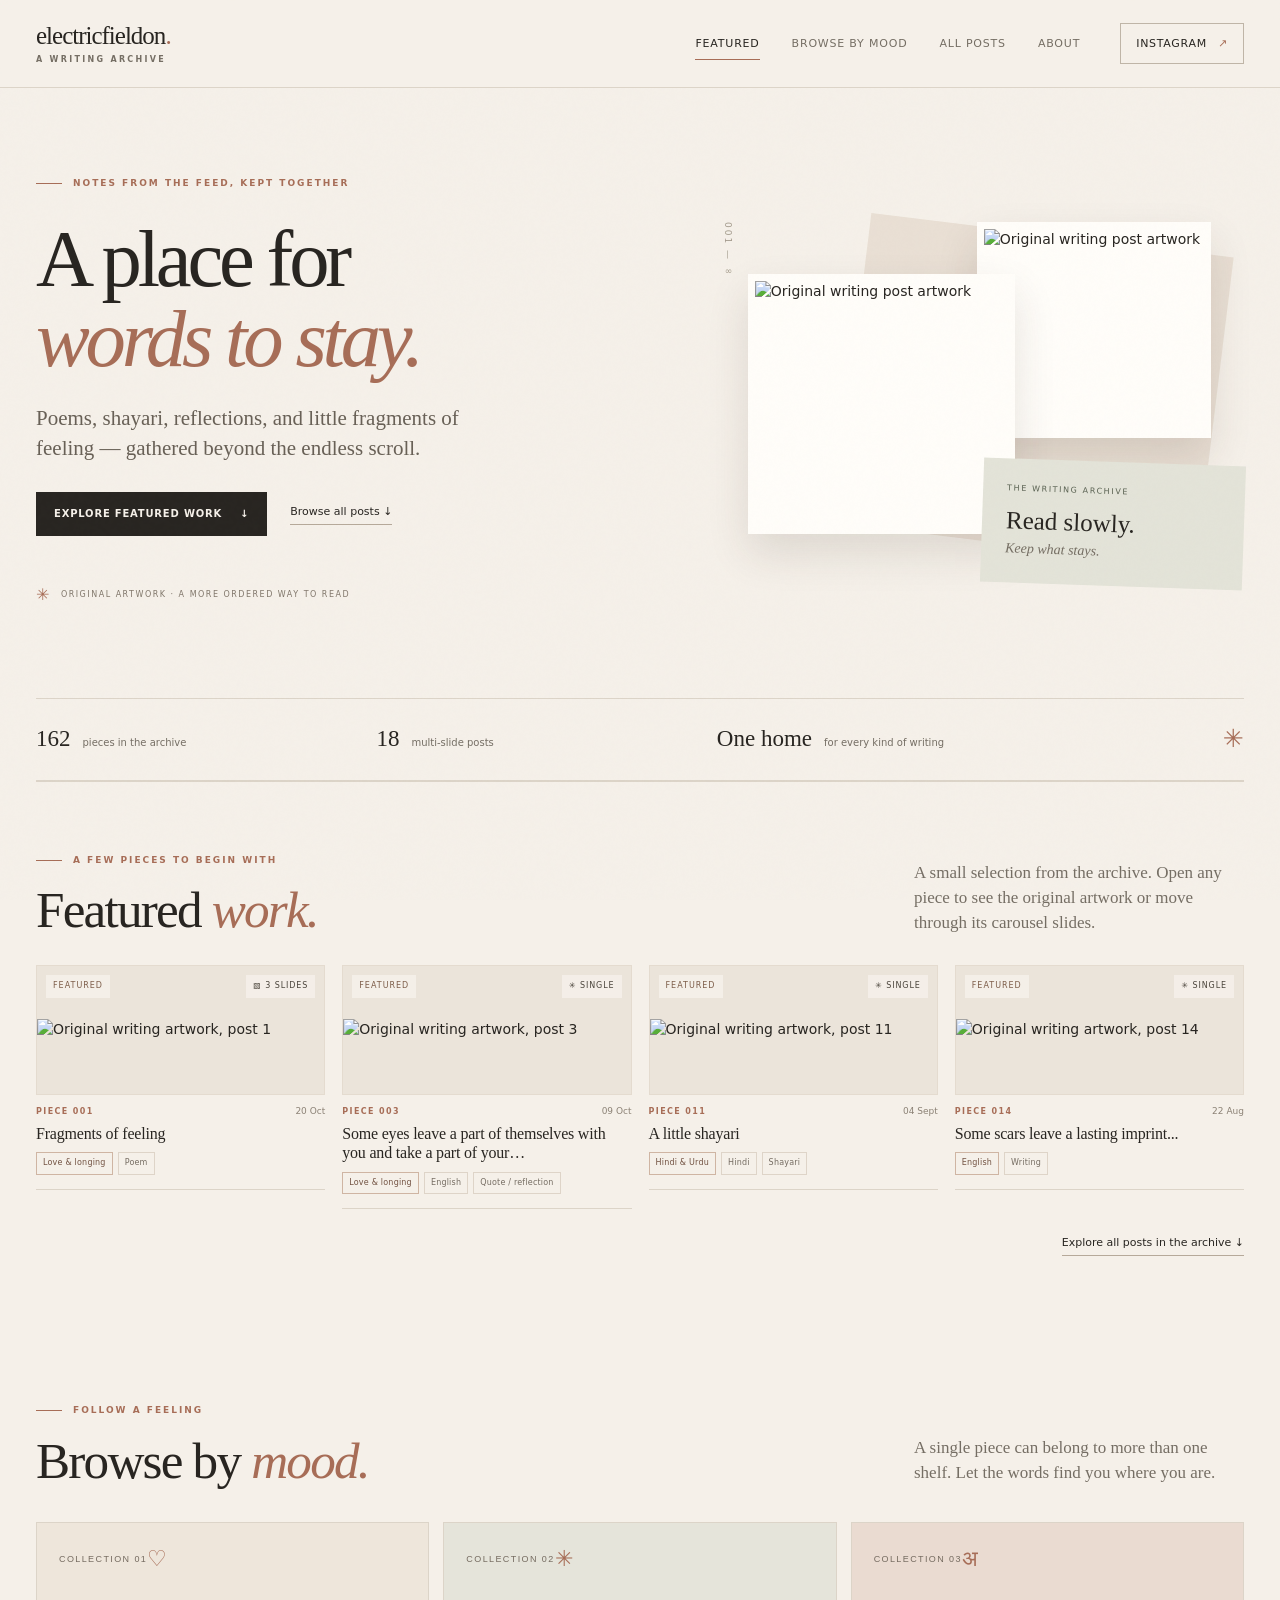
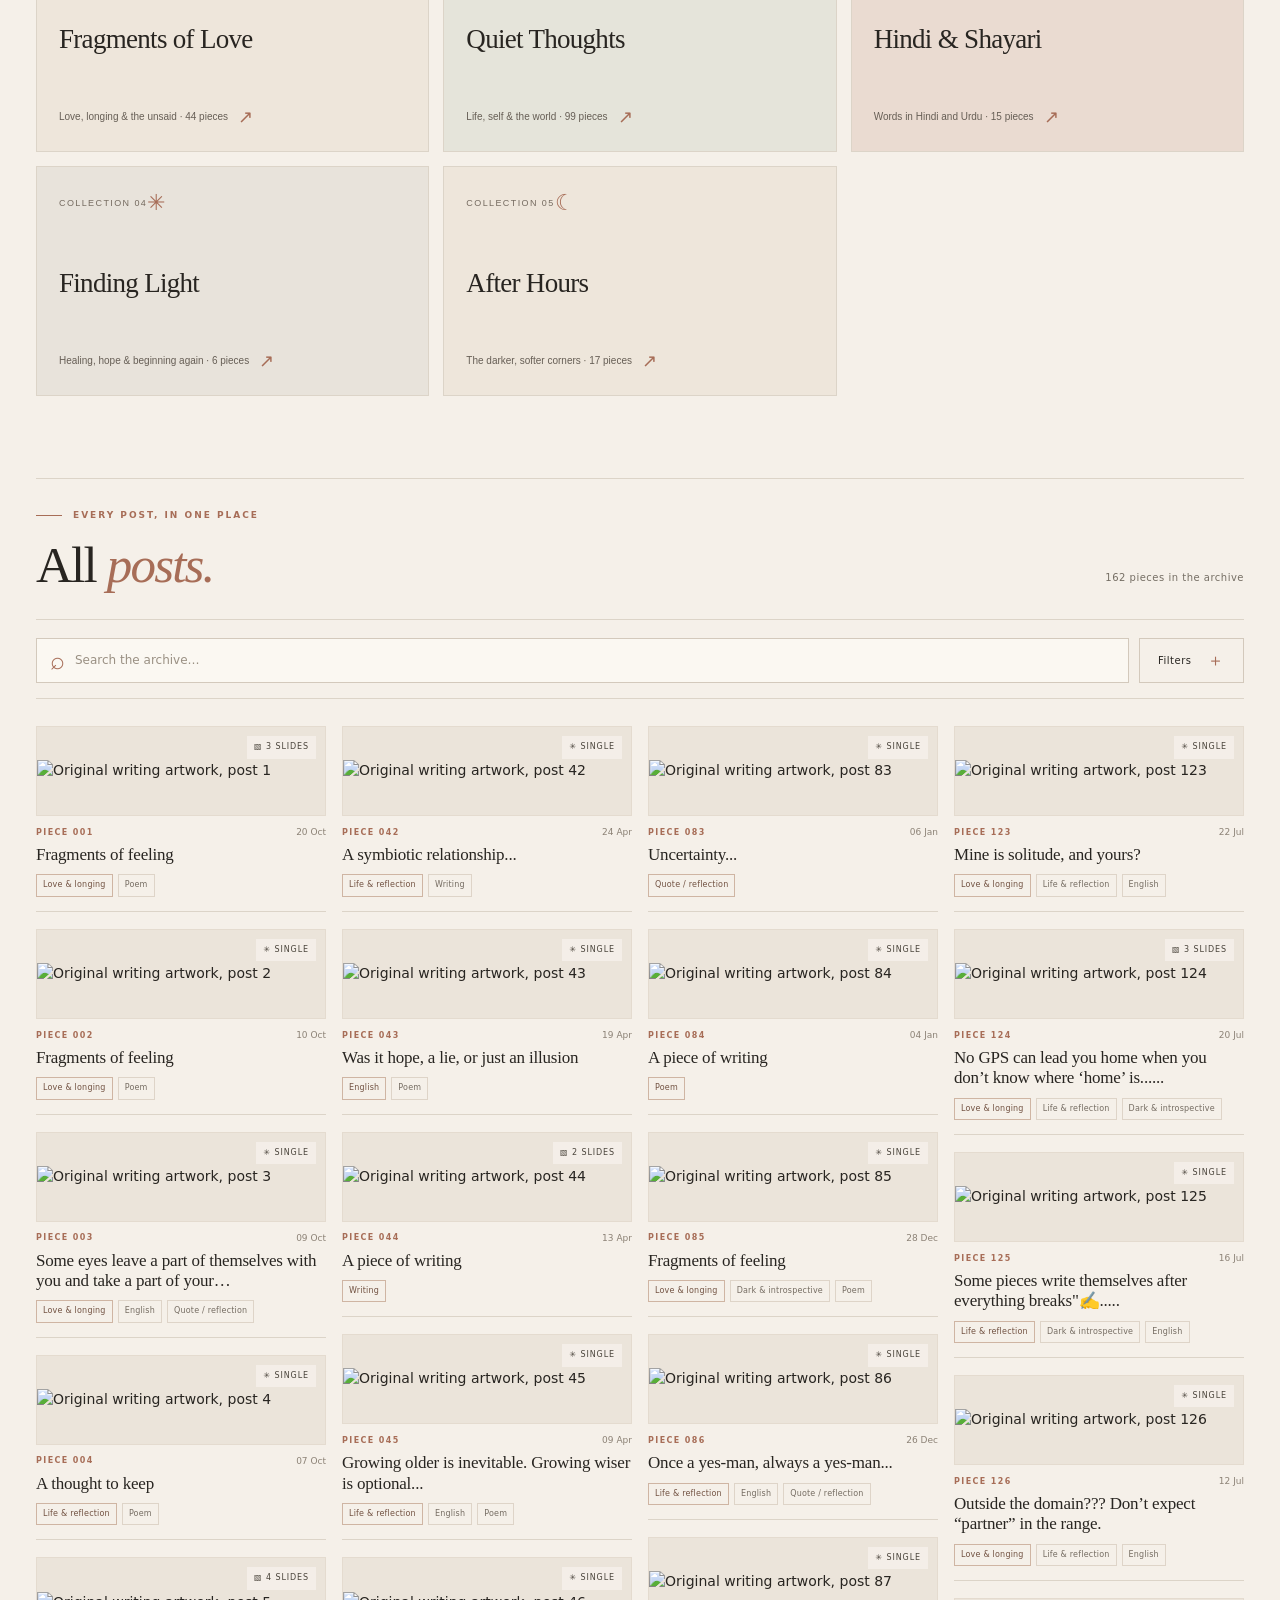
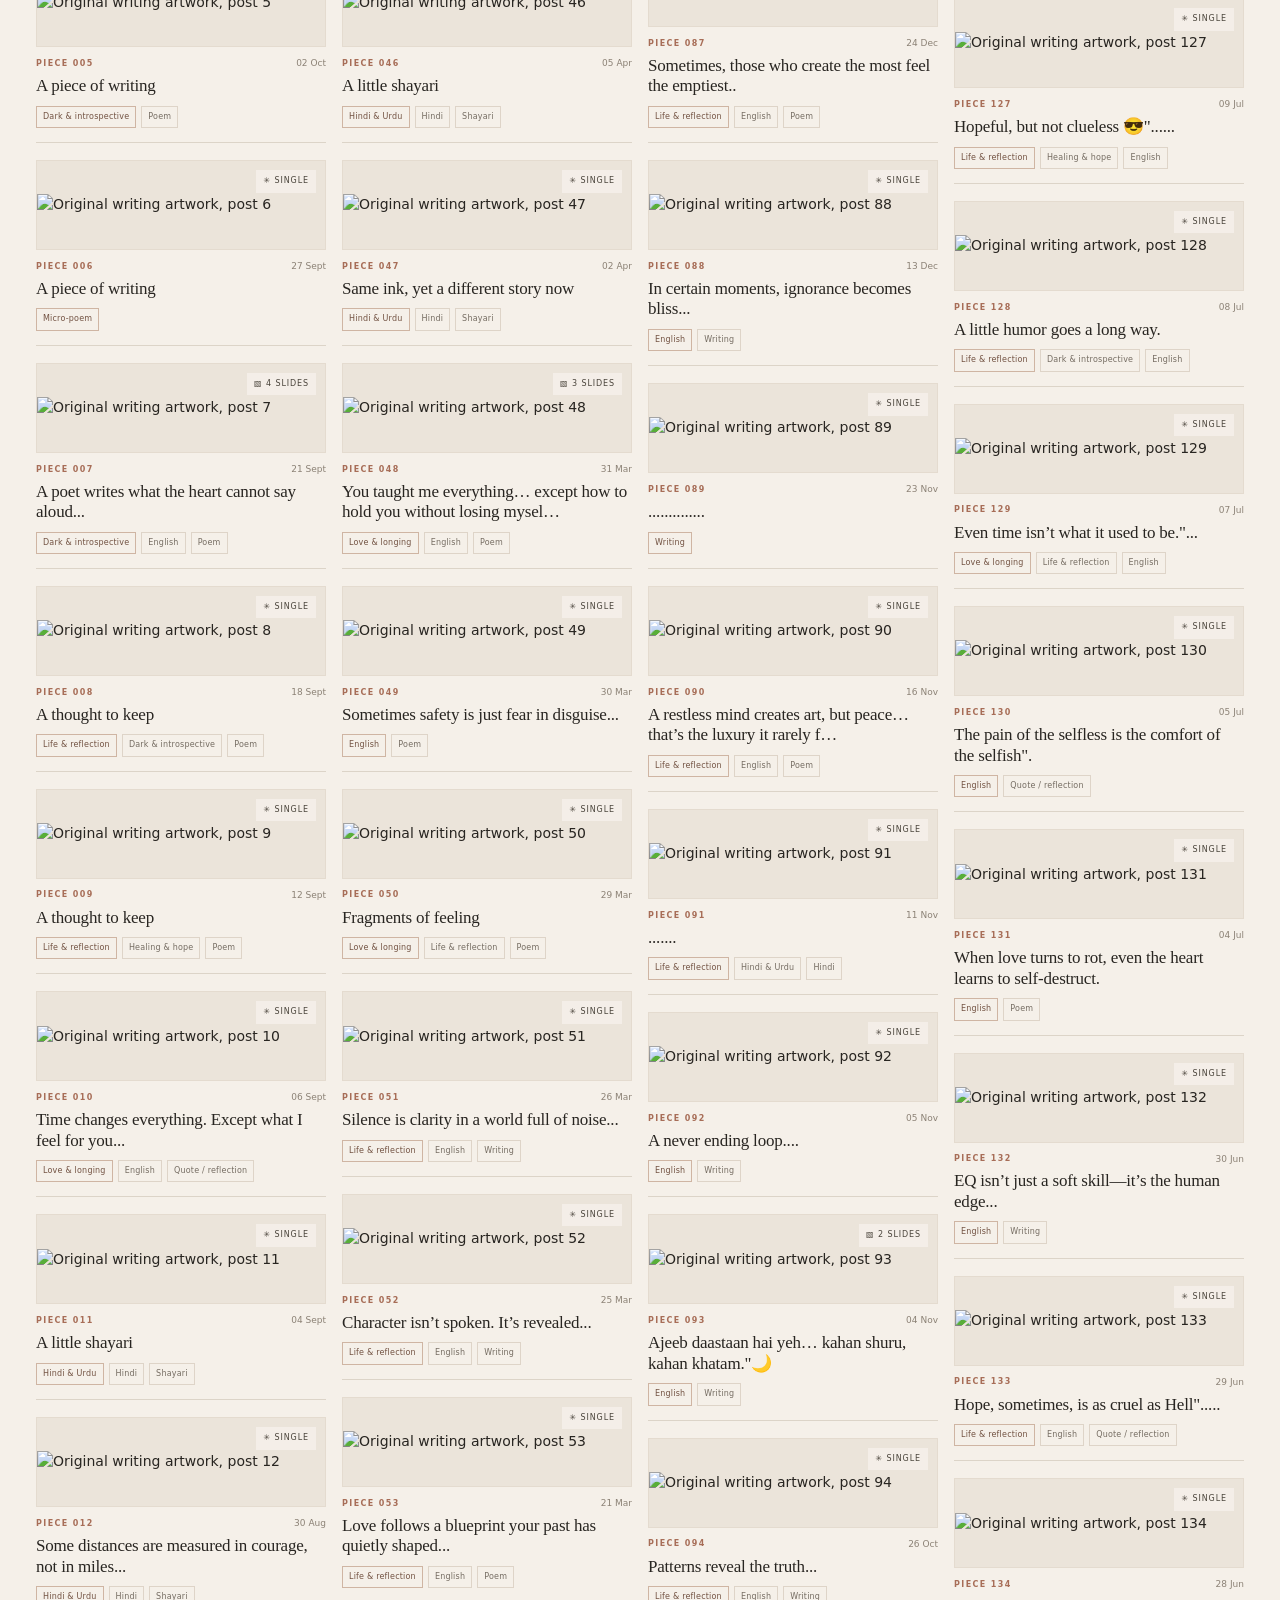
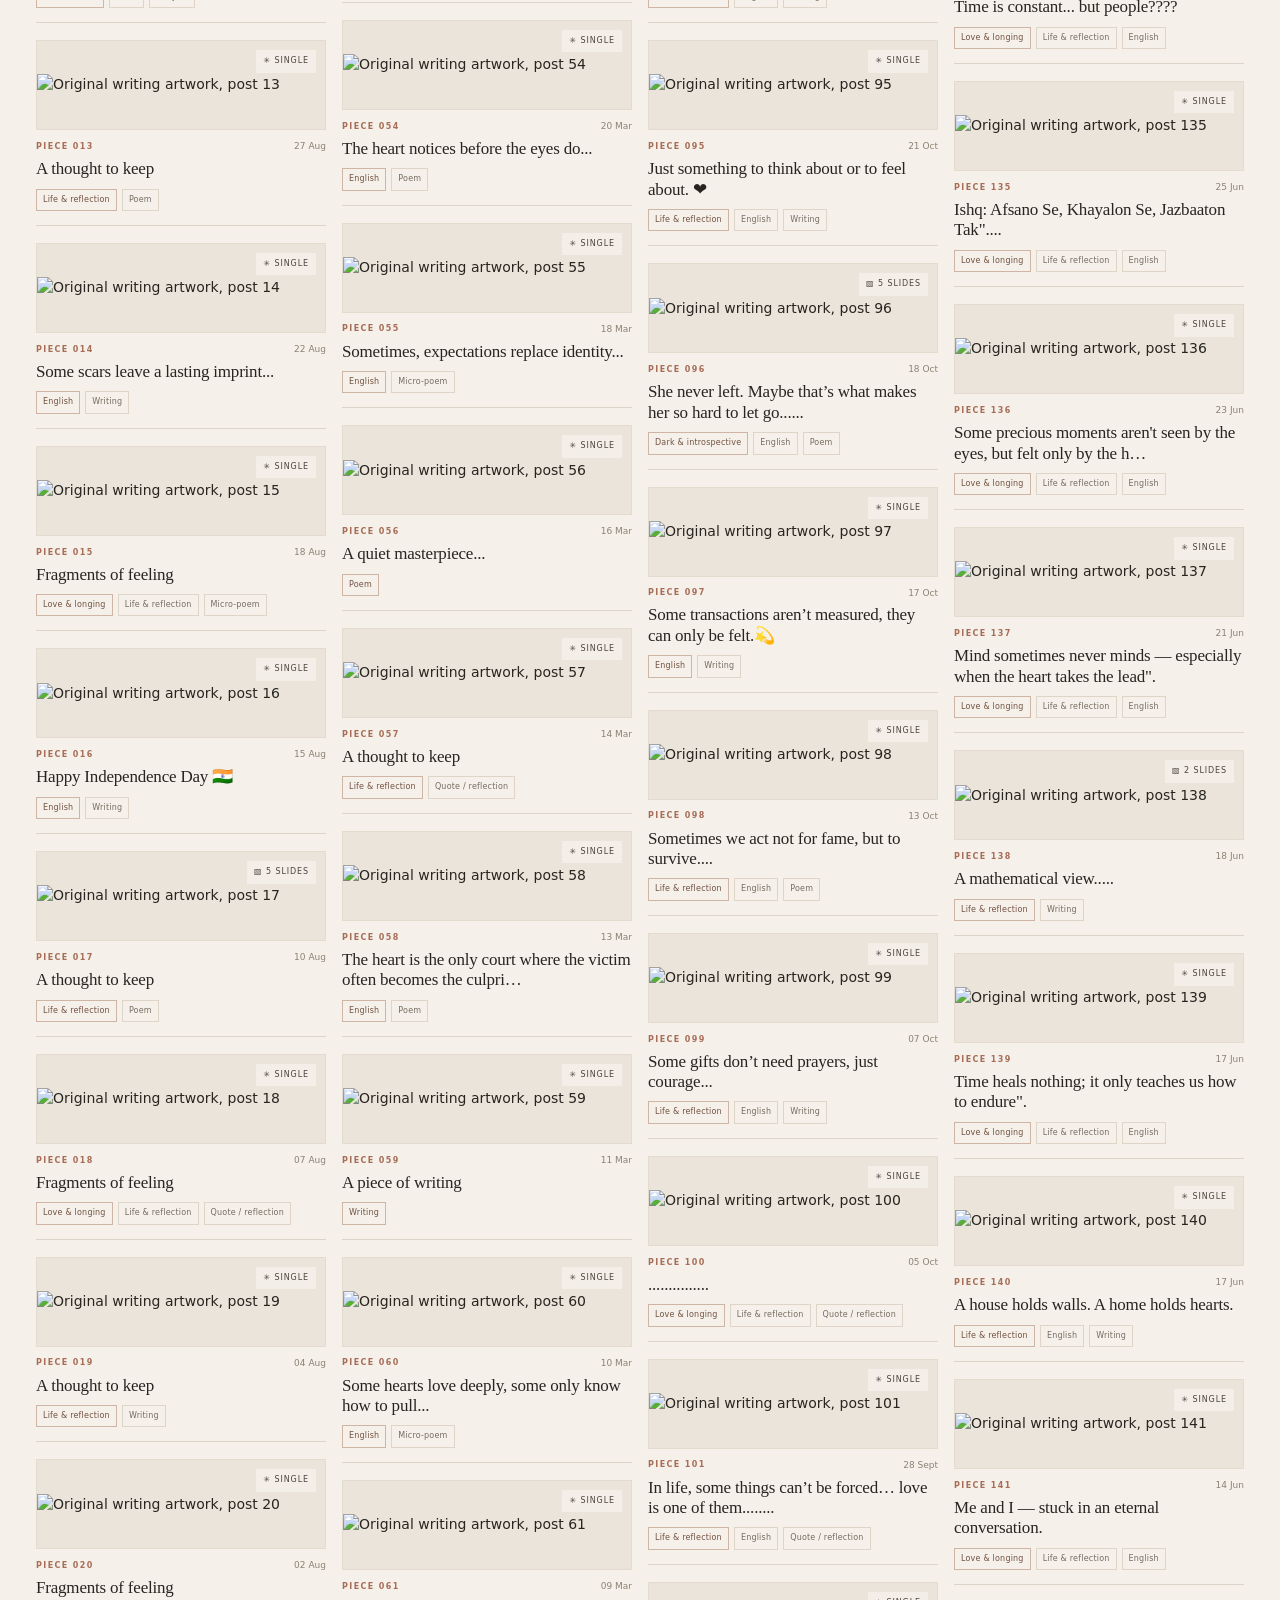
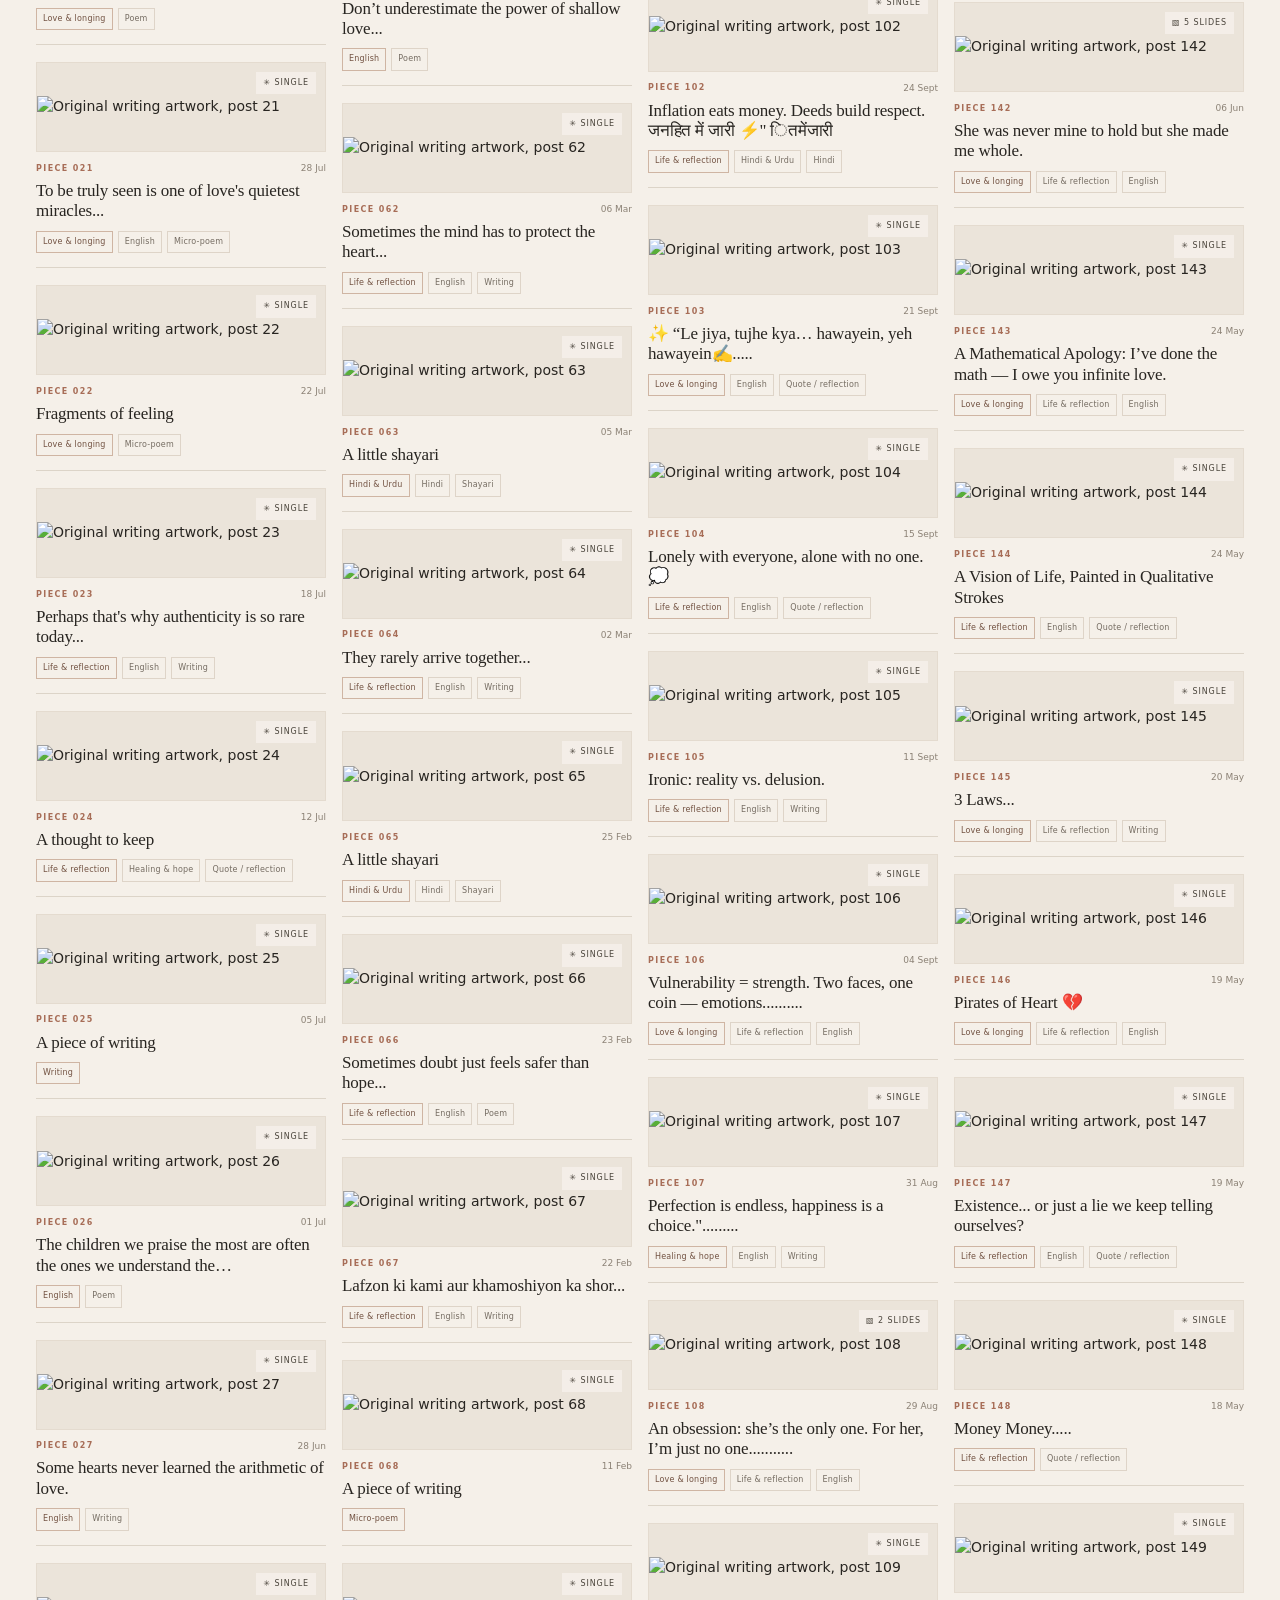
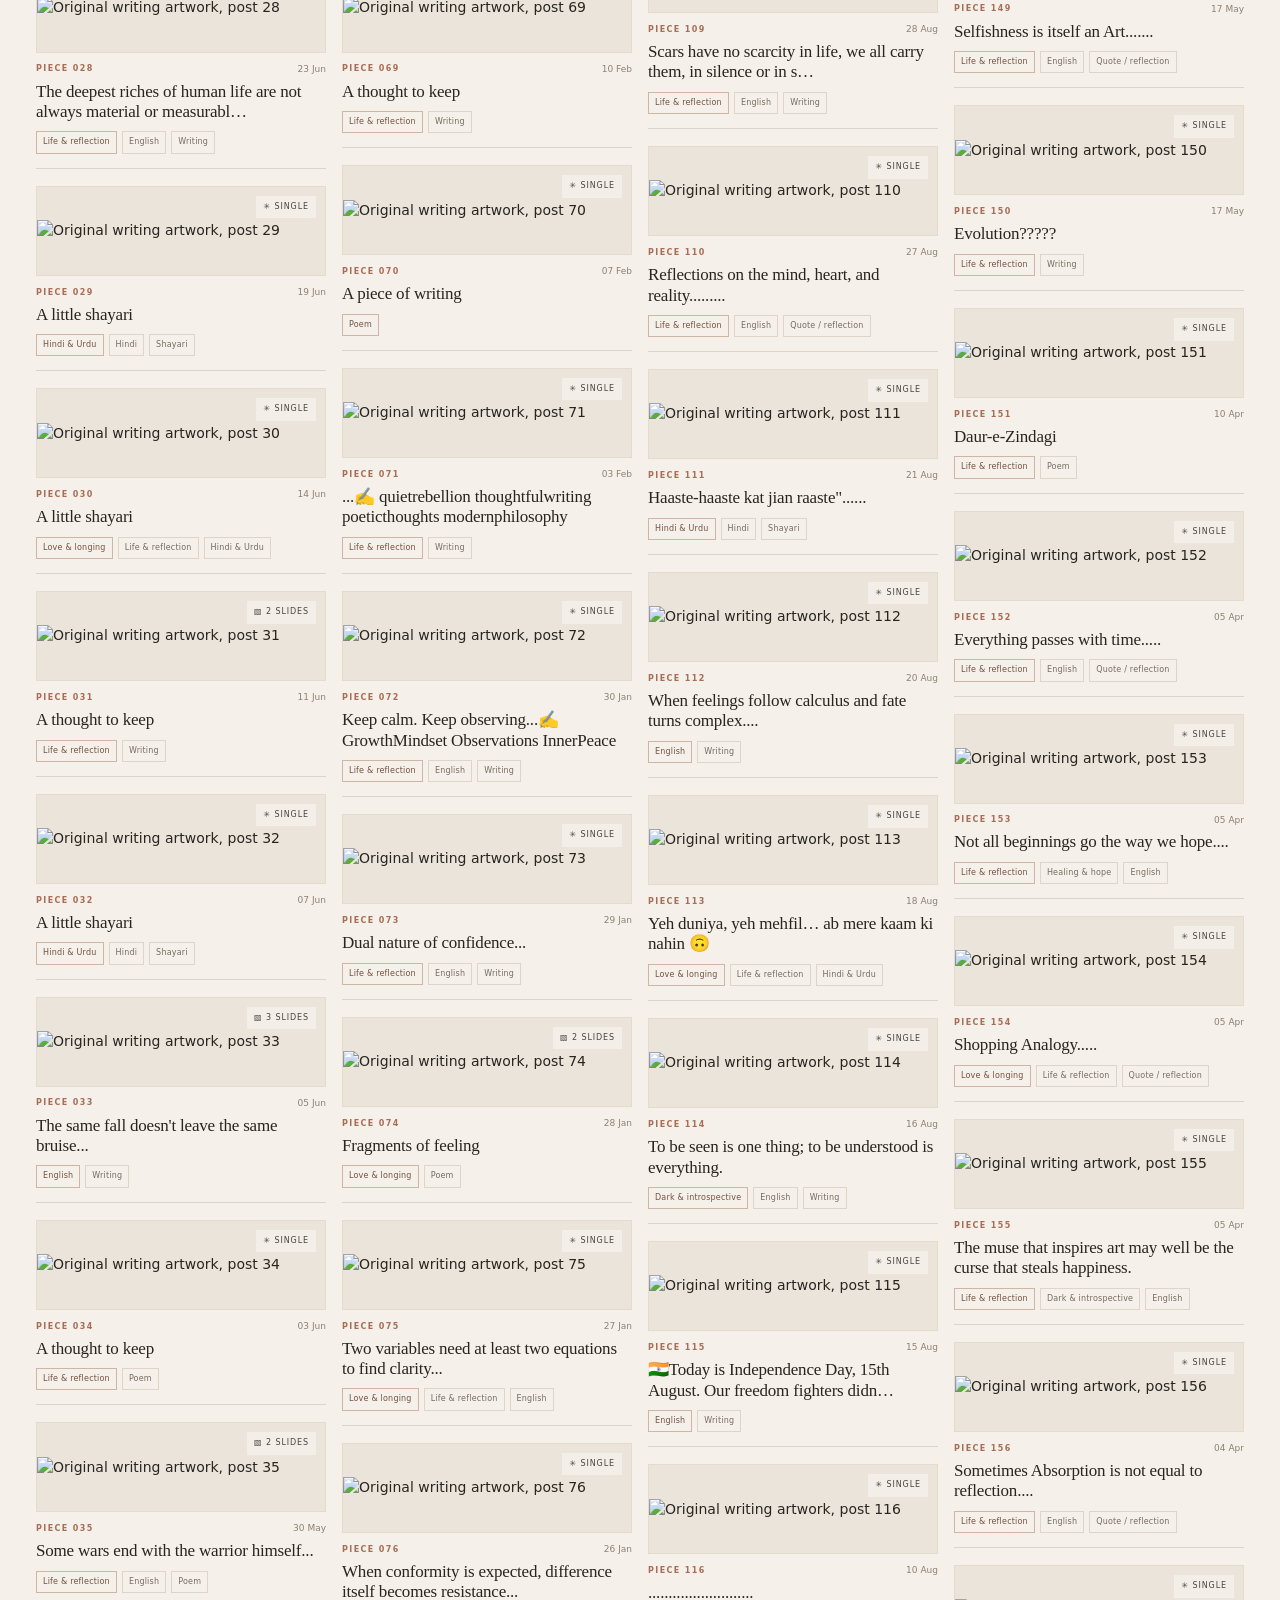
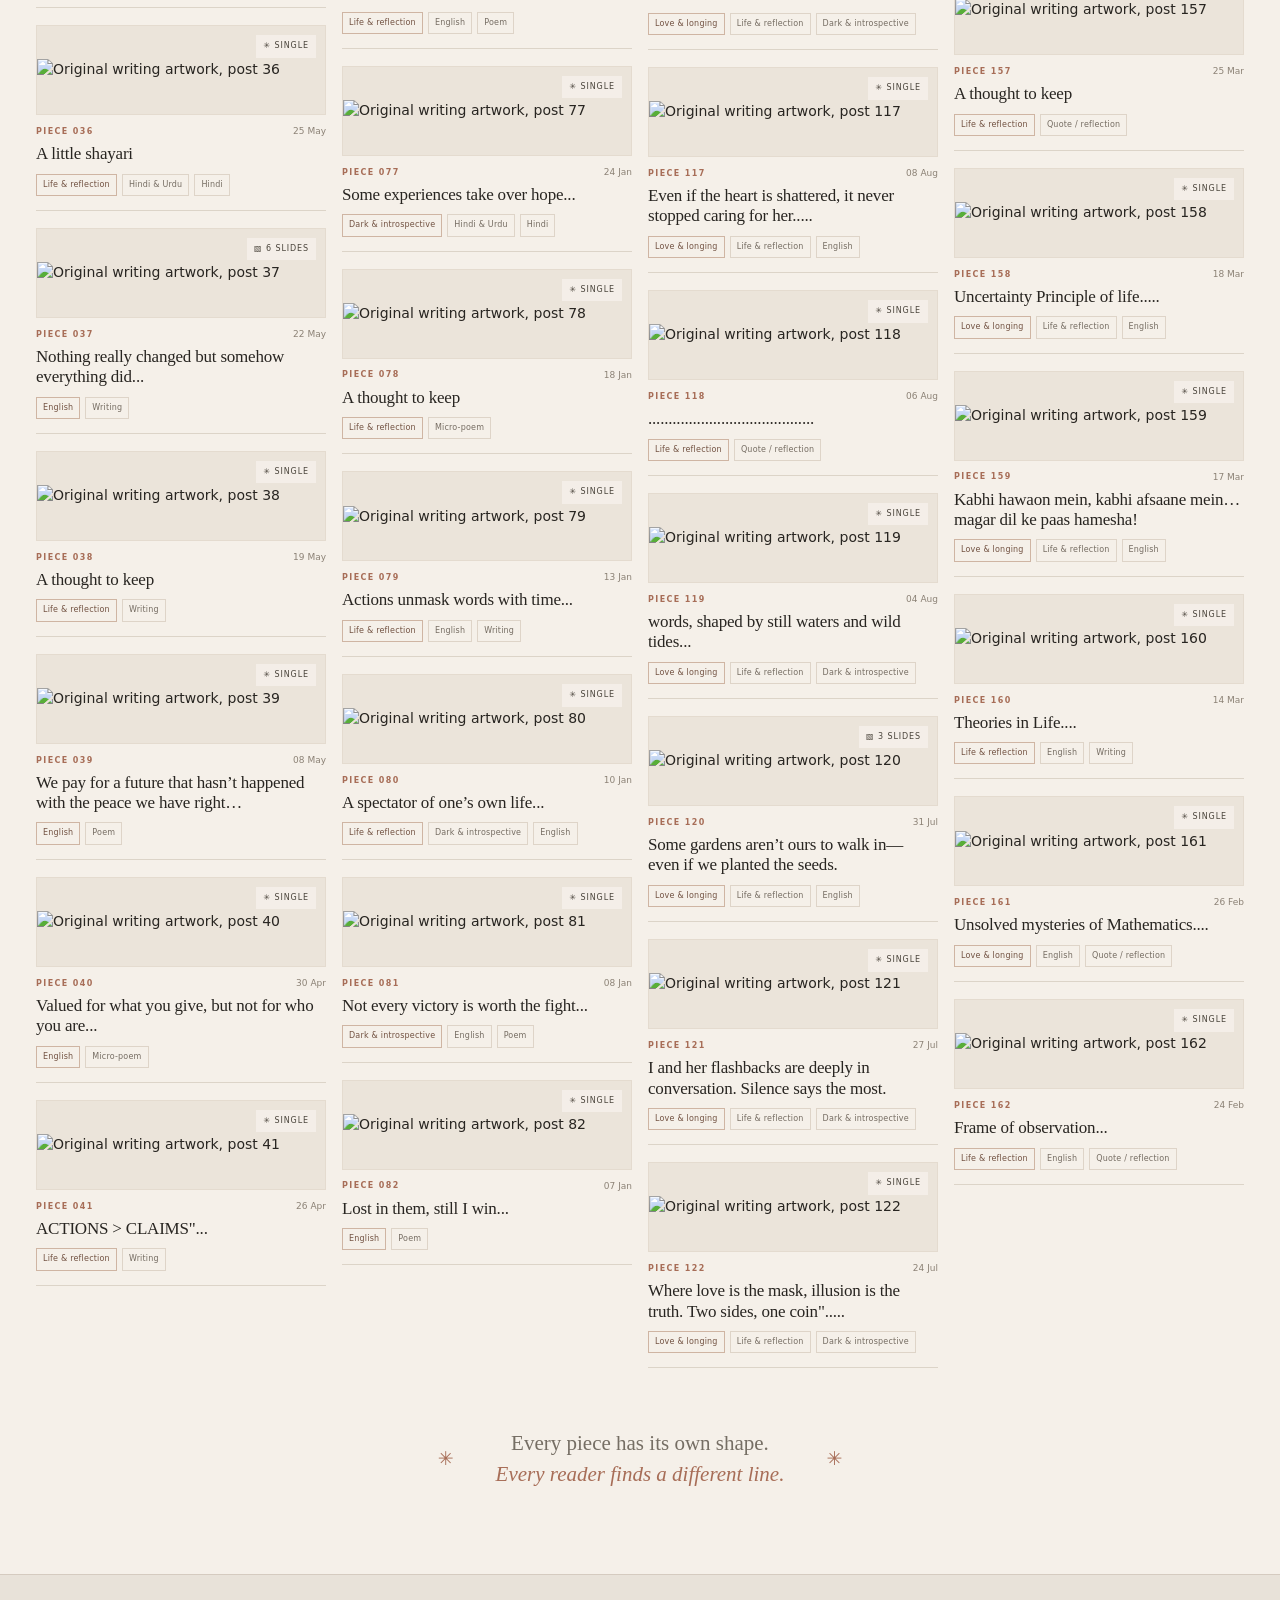
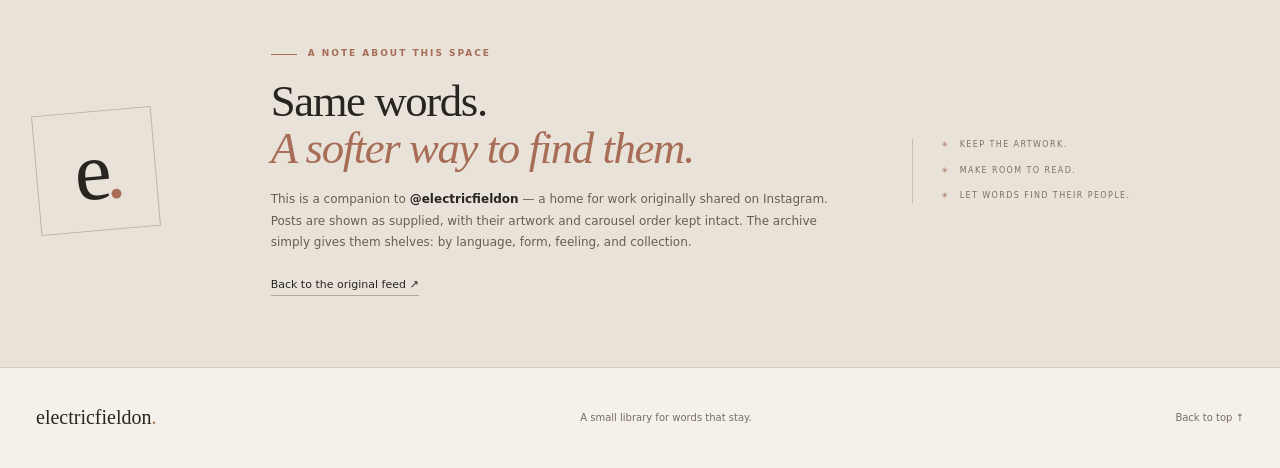
==== index.html @ 04d90f38 "Add files via upload" ====
<!doctype html>
<html lang="en">
<head>
  <meta charset="utf-8">
  <meta name="viewport" content="width=device-width, initial-scale=1">
  <meta name="theme-color" content="#f5f0e9">
  <meta name="description" content="A curated writing archive for electricfieldon — poems, shayari, reflections and fragments beyond the feed.">
  <title>electricfieldon — a writing archive</title>
  <link rel="stylesheet" href="styles.css">
  <script defer src="data.js"></script>
  <script defer src="app.js"></script>
</head>
<body>
  <div class="paper-grain" aria-hidden="true"></div>
  <header class="site-header">
    <a class="wordmark" href="#top" aria-label="electricfieldon home">electricfieldon<span>.</span><small>A WRITING ARCHIVE</small></a>
    <nav class="main-nav" aria-label="Main navigation">
      <a class="nav-link active" href="#featured">Featured</a>
      <a class="nav-link" href="#collections">Browse by mood</a>
      <a class="nav-link" href="#archive">All posts</a>
      <a class="nav-link" href="#about">About</a>
    </nav>
    <a class="instagram-link" href="https://www.instagram.com/electricfieldon/" target="_blank" rel="noreferrer">Instagram <span aria-hidden="true">↗</span></a>
    <button class="menu-toggle" type="button" aria-label="Open navigation" aria-expanded="false">☰</button>
  </header>

  <main id="top">
    <section class="hero wrap" aria-labelledby="hero-title">
      <div class="hero-copy">
        <div class="eyebrow"><span class="eyebrow-line"></span> NOTES FROM THE FEED, KEPT TOGETHER</div>
        <h1 id="hero-title">A place for<br><em>words to stay.</em></h1>
        <p class="hero-intro">Poems, shayari, reflections, and little fragments of feeling — gathered beyond the endless scroll.</p>
        <div class="hero-actions">
          <a class="button button-dark" href="#featured">Explore featured work <span aria-hidden="true">↓</span></a>
          <a class="quiet-link" href="#archive">Browse all posts ↓</a>
        </div>
        <div class="hero-footnote"><span class="tiny-star">✳</span> ORIGINAL ARTWORK · A MORE ORDERED WAY TO READ</div>
      </div>
      <div class="hero-art" aria-label="Selected writing posts">
        <div class="art-shadow"></div>
        <figure class="art-frame art-frame-back"><img id="hero-image-back" alt="Original writing post artwork"></figure>
        <figure class="art-frame art-frame-front"><img id="hero-image-front" alt="Original writing post artwork"></figure>
        <div class="art-note"><span>THE WRITING ARCHIVE</span><strong>Read slowly.</strong><i>Keep what stays.</i></div>
        <div class="art-index">001 — ∞</div>
      </div>
    </section>

    <section class="stats-strip wrap" aria-label="Archive overview">
      <div><strong id="stat-posts">—</strong><span>pieces in the archive</span></div>
      <div><strong id="stat-carousels">—</strong><span>multi-slide posts</span></div>
      <div><strong>One home</strong><span>for every kind of writing</span></div>
      <div class="stats-mark" aria-hidden="true">✳</div>
    </section>

    <section id="featured" class="featured-section wrap">
      <div class="section-heading featured-heading">
        <div><div class="eyebrow"><span class="eyebrow-line"></span> A FEW PIECES TO BEGIN WITH</div><h2>Featured <em>work.</em></h2></div>
        <p>A small selection from the archive. Open any piece to see the original artwork or move through its carousel slides.</p>
      </div>
      <div class="featured-grid" id="featured-grid" aria-label="Featured writing"></div>
      <div class="featured-more"><a class="quiet-link" href="#archive">Explore all posts in the archive ↓</a></div>
    </section>

    <section id="collections" class="collections-section wrap">
      <div class="section-heading">
        <div><div class="eyebrow"><span class="eyebrow-line"></span> FOLLOW A FEELING</div><h2>Browse by <em>mood.</em></h2></div>
        <p>A single piece can belong to more than one shelf. Let the words find you where you are.</p>
      </div>
      <div class="collection-grid" id="collection-grid"></div>
    </section>

    <section id="archive" class="archive-section wrap">
      <div class="archive-heading">
        <div><div class="eyebrow"><span class="eyebrow-line"></span> EVERY POST, IN ONE PLACE</div><h2>All <em>posts.</em></h2></div>
        <div class="archive-count" id="results-count">Loading writing…</div>
      </div>
      <div class="filter-panel">
        <div class="archive-tools">
          <label class="search-box"><span aria-hidden="true">⌕</span><input id="search" type="search" placeholder="Search the archive…" autocomplete="off"></label>
          <button id="filters-toggle" class="filter-toggle" type="button" aria-expanded="false" aria-controls="archive-filters">Filters <span aria-hidden="true">＋</span></button>
        </div>
        <div class="filter-row" id="archive-filters">
          <label class="select-label"><span>LANGUAGE</span><select id="filter-language"><option value="">All languages</option></select></label>
          <label class="select-label"><span>FORM</span><select id="filter-type"><option value="">All forms</option></select></label>
          <label class="select-label"><span>THEME</span><select id="filter-theme"><option value="">All themes</option></select></label>
          <label class="select-label"><span>FORMAT</span><select id="filter-format"><option value="">All formats</option><option value="single">Single post</option><option value="carousel">Carousel</option></select></label>
          <label class="select-label sort-label"><span>SORT</span><select id="sort"><option value="newest">Newest first</option><option value="oldest">Oldest first</option></select></label>
          <button id="clear-filters" class="clear-filters" type="button">Clear all ×</button>
        </div>
      </div>
      <div class="post-grid" id="post-grid" aria-live="polite"></div>
      <div class="empty-state" id="empty-state" hidden><span>✳</span><h3>No words found here.</h3><p>Try a different search or clear the filters.</p><button class="button button-outline" id="empty-clear" type="button">Clear filters</button></div>
      <div class="archive-bottom"><span class="archive-bottom-mark">✳</span><p>Every piece has its own shape.<br><em>Every reader finds a different line.</em></p><span class="archive-bottom-mark">✳</span></div>
    </section>

    <section id="about" class="about-section">
      <div class="about-inner wrap">
        <div class="about-symbol" aria-hidden="true">e<span>.</span></div>
        <div class="about-copy"><div class="eyebrow"><span class="eyebrow-line"></span> A NOTE ABOUT THIS SPACE</div><h2>Same words.<br><em>A softer way to find them.</em></h2><p>This is a companion to <strong>@electricfieldon</strong> — a home for work originally shared on Instagram. Posts are shown as supplied, with their artwork and carousel order kept intact. The archive simply gives them shelves: by language, form, feeling, and collection.</p><a class="quiet-link" href="https://www.instagram.com/electricfieldon/" target="_blank" rel="noreferrer">Back to the original feed ↗</a></div>
        <div class="about-side"><span>KEEP THE ARTWORK.</span><span>MAKE ROOM TO READ.</span><span>LET WORDS FIND THEIR PEOPLE.</span></div>
      </div>
    </section>
  </main>

  <footer class="site-footer wrap"><a class="footer-wordmark" href="#top">electricfieldon<span>.</span></a><span>A small library for words that stay.</span><a href="#top">Back to top ↑</a></footer>

  <div class="viewer" id="viewer" role="dialog" aria-modal="true" aria-labelledby="viewer-title" hidden>
    <button class="viewer-backdrop" data-close-viewer aria-label="Close viewer"></button>
    <div class="viewer-panel">
      <div class="viewer-top"><span class="viewer-kicker">THE ARCHIVE · <span id="viewer-number"></span></span><button class="viewer-close" type="button" data-close-viewer aria-label="Close">×</button></div>
      <div class="viewer-body">
        <div class="viewer-artwork"><button class="slide-arrow slide-prev" id="slide-prev" type="button" aria-label="Previous slide">‹</button><img id="viewer-image" alt="Original writing post slide"><button class="slide-arrow slide-next" id="slide-next" type="button" aria-label="Next slide">›</button><div class="slide-counter" id="slide-counter"></div></div>
        <aside class="viewer-details"><div class="eyebrow"><span class="eyebrow-line"></span> <span id="viewer-format">WRITING</span></div><h2 id="viewer-title">A piece of writing</h2><p class="viewer-date" id="viewer-date"></p><div class="viewer-tags" id="viewer-tags"></div><div class="viewer-caption" id="viewer-caption"></div><div class="viewer-actions"><a class="button button-dark" href="https://www.instagram.com/electricfieldon/" target="_blank" rel="noreferrer">Visit Instagram ↗</a><button class="button button-outline" id="copy-title" type="button">Copy caption</button></div><p class="viewer-note">Artwork is displayed without cropping or restyling. Use the arrows to move through carousel slides.</p></aside>
      </div>
    </div>
  </div>
  <script>
    // Small progressive enhancement: mobile nav opens without a framework.
    document.addEventListener('DOMContentLoaded', () => {
      const btn = document.querySelector('.menu-toggle');
      const nav = document.querySelector('.main-nav');
      btn?.addEventListener('click', () => {
        const open = nav.classList.toggle('is-open');
        btn.setAttribute('aria-expanded', String(open));
      });
      nav?.querySelectorAll('a').forEach(a => a.addEventListener('click', () => {
        nav.classList.remove('is-open'); btn?.setAttribute('aria-expanded','false');
        nav.querySelectorAll('a').forEach(link => link.classList.toggle('active', link === a));
      }));
    });
  </script>
</body>
</html>
---- styles.css ----
@charset "UTF-8";
:root{--paper:#f5f0e9;--paper2:#f9f6f1;--ink:#282521;--muted:#756e64;--line:#dcd4c8;--clay:#a76d57;--moss:#687563;--soft-clay:#e9ddd2;--white:#fffdf9;--serif:Georgia,"Times New Roman",serif;--sans:Inter,ui-sans-serif,system-ui,-apple-system,BlinkMacSystemFont,"Segoe UI",sans-serif;--wrap:1240px}
*{box-sizing:border-box}html{scroll-behavior:smooth;scroll-padding-top:90px}body{margin:0;background:var(--paper);color:var(--ink);font-family:var(--sans);font-size:14px;line-height:1.55;-webkit-font-smoothing:antialiased}.paper-grain{position:fixed;inset:0;pointer-events:none;opacity:.13;z-index:10;background-image:url("data:image/svg+xml,%3Csvg viewBox='0 0 180 180' xmlns='http://www.w3.org/2000/svg'%3E%3Cfilter id='n'%3E%3CfeTurbulence type='fractalNoise' baseFrequency='.92' numOctaves='3' stitchTiles='stitch'/%3E%3C/filter%3E%3Crect width='100%25' height='100%25' filter='url(%23n)' opacity='.12'/%3E%3C/svg%3E")}.wrap{width:min(var(--wrap),calc(100% - 72px));margin-inline:auto}.site-header{height:88px;padding:0 max(36px,calc((100% - var(--wrap))/2));display:flex;align-items:center;gap:40px;border-bottom:1px solid var(--line);position:relative;z-index:12;background:rgba(245,240,233,.92);backdrop-filter:blur(12px)}.wordmark{font-family:var(--serif);font-size:25px;letter-spacing:-1px;color:var(--ink);text-decoration:none;line-height:1.05;white-space:nowrap}.wordmark>span,.footer-wordmark>span{color:var(--clay)}.wordmark small{display:block;margin-top:7px;font-family:var(--sans);font-size:8px;letter-spacing:2.3px;color:var(--muted);font-weight:600}.main-nav{display:flex;gap:32px;align-items:center;margin-left:auto}.nav-link{font-size:11px;letter-spacing:.8px;text-transform:uppercase;text-decoration:none;color:var(--muted);position:relative;padding:8px 0}.nav-link:hover,.nav-link.active{color:var(--ink)}.nav-link.active:after{content:"";position:absolute;height:1px;background:var(--clay);bottom:0;left:0;right:0}.instagram-link{font-size:11px;text-transform:uppercase;letter-spacing:.7px;text-decoration:none;color:var(--ink);border:1px solid #bfb5a7;padding:11px 15px;transition:.2s}.instagram-link span{color:var(--clay);margin-left:7px}.instagram-link:hover{background:var(--ink);color:var(--paper)}.menu-toggle{display:none;border:0;background:none;font-size:20px;color:var(--ink)}
.hero{min-height:560px;display:grid;grid-template-columns:1fr .92fr;gap:70px;align-items:center;padding-top:64px;padding-bottom:70px}.hero-copy{padding:25px 0 20px}.eyebrow{display:flex;align-items:center;gap:11px;font-size:9px;font-weight:700;letter-spacing:2px;color:var(--clay);text-transform:uppercase}.eyebrow-line{display:inline-block;width:26px;height:1px;background:var(--clay)}h1,h2,h3,p,figure{margin-top:0}.hero h1{font-family:var(--serif);font-weight:400;font-size:clamp(58px,6.3vw,91px);letter-spacing:-4.2px;line-height:.99;margin:28px 0 24px}.hero h1 em,.section-heading h2 em,.archive-heading h2 em,.about-copy h2 em{font-weight:400;color:var(--clay)}.hero-intro{max-width:450px;font-family:var(--serif);font-size:21px;line-height:1.45;color:#686056;margin-bottom:29px}.hero-actions{display:flex;align-items:center;gap:23px;flex-wrap:wrap}.button{display:inline-flex;align-items:center;gap:18px;justify-content:center;border:1px solid transparent;padding:13px 17px;text-decoration:none;font-family:var(--sans);font-weight:600;font-size:10px;letter-spacing:.8px;text-transform:uppercase;cursor:pointer;transition:background .2s,color .2s,border-color .2s}.button-dark{background:var(--ink);color:var(--paper)}.button-dark:hover{background:var(--clay)}.button-outline{background:transparent;border-color:#bcb1a2;color:var(--ink)}.button-outline:hover{background:var(--soft-clay)}.quiet-link{color:var(--ink);font-size:11px;text-decoration:none;border-bottom:1px solid #b6a99a;padding-bottom:4px}.quiet-link:hover{color:var(--clay);border-color:var(--clay)}.hero-footnote{display:flex;gap:10px;align-items:center;font-size:8px;letter-spacing:1.5px;color:#81776b;margin-top:47px}.tiny-star{font-size:16px;color:var(--clay)}.hero-art{min-height:400px;position:relative;display:flex;align-items:center;justify-content:center}.art-shadow{position:absolute;width:67%;height:78%;right:5%;top:11%;background:#e9dfd4;transform:rotate(7deg)}.art-frame{position:absolute;margin:0;overflow:hidden;display:flex;justify-content:center;align-items:center;background:#fffdf9;box-shadow:0 19px 40px rgba(54,42,30,.12);border:7px solid #fffdf9}.art-frame img{display:block;width:100%;height:100%;object-fit:contain}.art-frame-back{width:43%;height:54%;right:6%;top:8%;transform:none}.art-frame-front{width:49%;height:65%;left:9%;top:21%;transform:none;z-index:2}.art-note{position:absolute;bottom:1%;right:0;z-index:3;width:48%;background:#e3e3d8;padding:24px 24px 23px;display:flex;flex-direction:column;transform:rotate(2deg)}.art-note span{font-size:8px;letter-spacing:1.6px;color:#596151}.art-note strong{font-family:var(--serif);font-weight:400;font-size:25px;line-height:1.1;margin:12px 0 3px}.art-note i{font-family:var(--serif);color:#746d62}.art-index{position:absolute;left:4%;top:8%;writing-mode:vertical-rl;font-size:9px;letter-spacing:2px;color:#a49b8d}
.stats-strip{border-top:1px solid var(--line);border-bottom:1px solid var(--line);padding:21px 0;display:grid;grid-template-columns:1.1fr 1.1fr 1.6fr 42px;align-items:center;gap:22px}.stats-strip>div:not(.stats-mark){display:flex;align-items:baseline;gap:12px}.stats-strip strong{font-family:var(--serif);font-size:23px;font-weight:400}.stats-strip span{font-size:10px;color:var(--muted)}.stats-mark{font-size:25px;text-align:right;color:var(--clay)}
.collections-section{padding-top:76px;padding-bottom:82px}.section-heading,.archive-heading{display:flex;justify-content:space-between;align-items:end;gap:35px;margin-bottom:34px}.section-heading h2,.archive-heading h2{font-family:var(--serif);font-weight:400;font-size:clamp(38px,4vw,56px);letter-spacing:-1.8px;line-height:1.05;margin:16px 0 0}.section-heading>p{font-family:var(--serif);font-size:17px;line-height:1.45;max-width:330px;color:var(--muted);margin-bottom:2px}.collection-grid{display:grid;grid-template-columns:repeat(3,1fr);gap:14px}.collection-card{position:relative;min-height:230px;border:1px solid var(--line);padding:23px 22px;display:flex;flex-direction:column;justify-content:space-between;overflow:hidden;cursor:pointer;text-align:left;background:#eee6db;color:var(--ink);transition:transform .22s,border-color .22s}.collection-card:nth-child(2){background:#e5e4da}.collection-card:nth-child(3){background:#eadbd1}.collection-card:nth-child(4){background:#e8e3db}.collection-card:hover{transform:translateY(-4px);border-color:#aa8b76}.collection-top{display:flex;justify-content:space-between;align-items:center;font-size:9px;letter-spacing:1.4px;color:#756b60}.collection-symbol{font-family:var(--serif);font-size:22px;color:var(--clay)}.collection-title{font-family:var(--serif);font-size:27px;line-height:1.06;max-width:220px;letter-spacing:-.7px;margin-top:28px}.collection-bottom{display:flex;align-items:center;justify-content:space-between;gap:10px;font-size:10px;color:#665e55;margin-top:26px}.collection-bottom .arrow{font-size:18px;color:var(--clay)}
.archive-section{padding-top:30px;padding-bottom:85px;border-top:1px solid var(--line)}.archive-heading{margin-bottom:27px}.archive-heading h2{font-size:51px}.archive-count{font-size:10px;color:var(--muted);padding-bottom:7px;letter-spacing:.5px}.filter-panel{border-top:1px solid var(--line);border-bottom:1px solid var(--line);padding:18px 0 15px;margin-bottom:27px}.search-box{display:flex;align-items:center;border:1px solid #d3c9bc;background:rgba(255,253,249,.6);min-height:45px;padding:0 13px;gap:10px}.search-box>span{font-family:var(--serif);font-size:25px;line-height:1;color:var(--clay)}.search-box input{border:0;outline:none;background:transparent;flex:1;min-width:0;font:inherit;font-size:12px;color:var(--ink);padding:12px 0}.search-box input::placeholder{color:#9a9083}.search-box kbd{font-size:9px;color:#a69b8e;border:1px solid #ddd3c7;padding:3px 5px}.filter-row{display:flex;gap:14px;align-items:end;flex-wrap:wrap;padding-top:14px}.select-label{display:flex;flex-direction:column;gap:6px;min-width:122px;flex:1}.select-label>span{font-size:8px;letter-spacing:1.4px;color:#81766a;font-weight:700}.select-label select{border:0;border-bottom:1px solid #cfc4b7;background:transparent;padding:7px 22px 8px 0;font:inherit;font-size:11px;color:var(--ink);outline-color:var(--clay);max-width:100%;cursor:pointer}.sort-label{max-width:144px;min-width:126px}.clear-filters{border:0;background:transparent;font:inherit;font-size:10px;color:var(--clay);padding:10px 0;cursor:pointer;white-space:nowrap}.quick-filters{display:flex;align-items:center;gap:7px;flex-wrap:wrap;padding-top:13px}.quick-chip{border:1px solid #d7cbbf;background:transparent;padding:7px 10px;font:inherit;font-size:10px;color:#756b60;cursor:pointer;transition:.2s}.quick-chip:hover,.quick-chip.active{background:var(--ink);border-color:var(--ink);color:var(--paper)}.post-grid{columns:4 210px;column-gap:16px}.post-card{break-inside:avoid;margin:0 0 17px;padding:0 0 14px;border-bottom:1px solid var(--line);cursor:pointer;transition:opacity .2s;position:relative}.post-card:hover .post-image-wrap{border-color:#c2a38e}.post-card:hover .post-image{transform:none}.post-image-wrap{position:relative;width:100%;background:#ebe4da;border:1px solid #e4dbcf;overflow:hidden;transition:border-color .2s;min-height:90px;display:flex;justify-content:center;align-items:center}.post-image{display:block;width:100%;height:auto;max-height:500px;object-fit:contain;transition:none}.post-format-badge{position:absolute;top:9px;right:9px;z-index:1;background:rgba(245,240,233,.94);padding:5px 7px;display:flex;gap:5px;align-items:center;font-size:8px;letter-spacing:.9px;color:#4a443b}.post-format-badge svg{width:12px;height:12px}.post-card-meta{display:flex;justify-content:space-between;gap:10px;align-items:center;margin:10px 0 5px}.post-card-num{font-size:8px;letter-spacing:1.4px;color:var(--clay);font-weight:700;text-transform:uppercase}.post-card-date{font-size:9px;color:#8b8175;white-space:nowrap}.post-card-title{font-family:var(--serif);font-size:17px;font-weight:400;line-height:1.2;margin:0 0 9px;letter-spacing:-.2px}.post-card-tags{display:flex;flex-wrap:wrap;gap:5px}.post-tag{font-size:8px;letter-spacing:.2px;padding:4px 6px;border:1px solid #ded4c8;color:#756c62}.post-tag:first-child{color:#725242;border-color:#cfb5a3}.empty-state{text-align:center;padding:70px 15px}.empty-state>span{font-size:29px;color:var(--clay)}.empty-state h3{font-family:var(--serif);font-size:31px;font-weight:400;margin:12px 0}.empty-state p{color:var(--muted);margin-bottom:20px}.archive-bottom{display:flex;align-items:center;justify-content:center;gap:42px;text-align:center;padding:60px 0 0;color:var(--muted)}.archive-bottom p{font-family:var(--serif);font-size:21px;line-height:1.45;margin:0}.archive-bottom p em{color:var(--clay)}.archive-bottom-mark{font-size:19px;color:var(--clay)}
.about-section{background:#e8e2d9;border-block:1px solid #d5cbc0;padding:72px 0}.about-inner{display:grid;grid-template-columns:.5fr 1.6fr .9fr;gap:50px;align-items:center}.about-symbol{width:120px;height:120px;border:1px solid #c0b4a5;display:flex;align-items:center;justify-content:center;font-family:var(--serif);font-size:83px;letter-spacing:-7px;color:var(--ink);transform:rotate(-5deg)}.about-symbol span{color:var(--clay)}.about-copy h2{font-family:var(--serif);font-weight:400;font-size:clamp(32px,3.5vw,47px);letter-spacing:-1.4px;line-height:1.05;margin:17px 0}.about-copy p{max-width:570px;color:#665f56;line-height:1.8;font-size:12px;margin:0 0 19px}.about-copy p strong{color:var(--ink)}.about-side{display:flex;flex-direction:column;gap:13px;border-left:1px solid #c9beb1;padding-left:29px;font-size:8px;letter-spacing:1.4px;color:#7d7164}.about-side span:before{content:"✳";color:var(--clay);margin-right:10px}.site-footer{min-height:100px;display:flex;align-items:center;justify-content:space-between;gap:20px}.footer-wordmark{font-family:var(--serif);font-size:20px;text-decoration:none;color:var(--ink)}.site-footer>span,.site-footer>a:last-child{font-size:10px;color:var(--muted);text-decoration:none}.site-footer>a:last-child:hover{color:var(--clay)}
.viewer[hidden]{display:none}.viewer{position:fixed;z-index:50;inset:0;display:flex;align-items:center;justify-content:center;padding:24px}.viewer-backdrop{position:absolute;inset:0;width:100%;height:100%;border:0;background:rgba(31,29,26,.75);backdrop-filter:blur(5px);cursor:pointer}.viewer-panel{position:relative;z-index:1;width:min(1100px,100%);max-height:calc(100vh - 48px);background:var(--paper2);box-shadow:0 25px 80px rgba(0,0,0,.22);overflow:auto}.viewer-top{height:54px;border-bottom:1px solid var(--line);display:flex;justify-content:space-between;align-items:center;padding:0 24px}.viewer-kicker{font-size:9px;font-weight:700;letter-spacing:1.7px;color:var(--clay)}.viewer-close{border:0;background:transparent;font-size:28px;font-weight:200;color:var(--ink);cursor:pointer}.viewer-body{display:grid;grid-template-columns:minmax(0,1.2fr) minmax(270px,.8fr);min-height:500px}.viewer-artwork{background:#e6ded3;position:relative;display:flex;align-items:center;justify-content:center;min-height:500px;padding:28px}.viewer-artwork img{display:block;max-width:100%;max-height:calc(100vh - 165px);width:auto;height:auto;object-fit:contain;box-shadow:0 8px 32px rgba(36,31,26,.1)}.slide-arrow{position:absolute;top:50%;transform:translateY(-50%);z-index:2;width:35px;height:45px;border:1px solid rgba(70,60,50,.22);background:rgba(249,246,241,.9);font:30px var(--serif);color:var(--ink);cursor:pointer}.slide-prev{left:12px}.slide-next{right:12px}.slide-arrow:disabled{opacity:.28;cursor:default}.slide-counter{position:absolute;bottom:14px;left:50%;transform:translateX(-50%);padding:5px 9px;background:rgba(249,246,241,.92);font-size:9px;letter-spacing:1px;color:#5d554c}.viewer-details{padding:35px 32px;display:flex;flex-direction:column;align-items:flex-start}.viewer-details .eyebrow{font-size:8px}.viewer-details h2{font-family:var(--serif);font-size:33px;line-height:1.1;font-weight:400;letter-spacing:-.7px;margin:20px 0 7px}.viewer-date{color:#8b8176;font-size:10px;margin-bottom:22px}.viewer-tags{display:flex;flex-wrap:wrap;gap:6px;margin-bottom:22px}.viewer-caption{white-space:pre-line;overflow-wrap:anywhere;font-family:var(--serif);font-size:16px;line-height:1.65;color:#514b43;max-width:100%;margin-bottom:24px}.viewer-actions{display:flex;flex-wrap:wrap;gap:10px;margin-top:auto;padding-top:15px}.viewer-note{font-size:9px;line-height:1.55;color:#8a8177;border-top:1px solid var(--line);padding-top:15px;margin:25px 0 0}.body-no-scroll{overflow:hidden}
@media(max-width:980px){.wrap{width:calc(100% - 44px)}.site-header{padding-inline:22px;gap:22px}.hero{gap:25px;min-height:500px}.hero h1{font-size:67px}.hero-art{min-height:350px}.art-note{padding:17px}.art-note strong{font-size:21px}.collection-grid{grid-template-columns:repeat(2,1fr)}.collection-card{min-height:190px}.post-grid{columns:3 190px}.about-inner{grid-template-columns:.35fr 1.6fr;gap:32px}.about-side{grid-column:2;border-left:none;border-top:1px solid #c9beb1;padding:17px 0 0;flex-direction:row;flex-wrap:wrap;gap:15px}.viewer-body{grid-template-columns:1.1fr .9fr}.viewer-artwork{min-height:430px}.viewer-details{padding:26px 23px}}
@media(max-width:700px){html{scroll-padding-top:68px}.wrap{width:calc(100% - 36px)}.site-header{height:72px;padding-inline:18px;gap:14px}.wordmark{font-size:22px}.wordmark small{font-size:7px;letter-spacing:1.8px}.main-nav{display:none;position:absolute;top:71px;left:0;right:0;background:var(--paper2);border-bottom:1px solid var(--line);padding:18px;flex-direction:column;align-items:stretch;gap:14px}.main-nav.is-open{display:flex}.nav-link{padding:5px 0}.nav-link.active:after{right:auto;width:40px}.instagram-link{margin-left:auto;padding:9px 10px;font-size:9px}.menu-toggle{display:block}.hero{grid-template-columns:1fr;gap:18px;padding-top:49px;padding-bottom:43px;min-height:0}.hero-copy{padding:0}.hero h1{font-size:clamp(58px,14vw,80px);letter-spacing:-3px;margin:23px 0 18px}.hero-intro{font-size:18px;max-width:400px}.hero-footnote{margin-top:30px;font-size:7px;letter-spacing:1.2px}.hero-art{min-height:340px;margin-top:6px}.art-frame-back{width:39%;height:52%;right:9%;top:5%}.art-frame-front{width:47%;height:65%;left:15%;top:15%}.art-note{right:4%;bottom:0;width:44%;padding:15px}.art-note strong{font-size:21px}.art-note span{font-size:7px;letter-spacing:1px}.art-note i{font-size:12px}.art-index{left:4%;top:4%}.stats-strip{width:calc(100% - 36px);grid-template-columns:1fr 1fr;gap:18px 12px;padding:18px 0}.stats-strip>div:not(.stats-mark){gap:8px;align-items:baseline}.stats-strip strong{font-size:21px}.stats-strip span{font-size:9px}.stats-mark{display:none}.collections-section{padding-top:65px;padding-bottom:65px}.section-heading,.archive-heading{align-items:start;flex-direction:column;gap:14px;margin-bottom:25px}.section-heading h2,.archive-heading h2{font-size:43px}.section-heading>p{font-size:16px;max-width:380px}.collection-grid{grid-template-columns:1fr 1fr;gap:9px}.collection-card{padding:16px;min-height:165px}.collection-title{font-size:22px;margin-top:20px}.collection-bottom{font-size:9px;margin-top:18px}.archive-section{padding-top:0;padding-bottom:55px}.archive-heading{gap:7px}.archive-heading h2{font-size:43px}.archive-count{padding-bottom:0}.filter-row{gap:12px}.select-label{flex:1 1 calc(50% - 10px);min-width:0}.sort-label{max-width:none}.clear-filters{margin-left:auto}.post-grid{columns:2 140px;column-gap:10px}.post-card{margin-bottom:13px;padding-bottom:11px}.post-image{max-height:390px}.post-card-title{font-size:15px}.post-card-date{font-size:8px}.post-tag{font-size:7px;padding:3px 5px}.archive-bottom{gap:15px;padding-top:45px}.archive-bottom p{font-size:18px}.about-section{padding:49px 0}.about-inner{grid-template-columns:1fr;gap:24px}.about-symbol{width:72px;height:72px;font-size:50px;letter-spacing:-4px}.about-copy h2{font-size:37px}.about-side{grid-column:auto;flex-direction:column;padding-top:18px;gap:11px}.site-footer{min-height:90px;flex-wrap:wrap;gap:9px;padding-block:18px}.footer-wordmark{flex-basis:48%}.site-footer>span{flex-basis:48%;text-align:right}.site-footer>a:last-child{flex-basis:100%;border-top:1px solid var(--line);padding-top:13px}.viewer{padding:0;align-items:stretch}.viewer-panel{max-height:100vh;width:100%;height:100%;overflow:auto}.viewer-top{height:50px;padding:0 17px}.viewer-body{grid-template-columns:1fr;min-height:0}.viewer-artwork{min-height:0;height:min(52vh,520px);padding:16px}.viewer-artwork img{max-height:calc(52vh - 48px);max-width:100%}.viewer-details{padding:25px 22px;min-height:320px}.viewer-details h2{font-size:30px;margin:14px 0 6px}.viewer-caption{font-size:15px}.viewer-actions{margin-top:0}.viewer-note{margin-top:19px}}
@media(max-width:380px){.instagram-link{display:none}.post-grid{columns:2 125px}.collection-title{font-size:20px}.collection-card{padding:13px}.hero h1{font-size:56px}}
@media(prefers-reduced-motion:reduce){*,*::before,*::after{scroll-behavior:auto!important;transition:none!important}}


/* Featured-first home flow */
.featured-section{padding-top:72px;padding-bottom:72px;border-top:1px solid var(--line)}
.featured-heading{margin-bottom:28px}
.featured-grid{display:grid;grid-template-columns:repeat(4,minmax(0,1fr));gap:17px;align-items:start}
.featured-grid .post-card{margin:0;min-width:0}
.featured-grid .post-image-wrap{min-height:130px}
.featured-grid .post-image{max-height:370px}
.featured-grid .post-card-title{font-size:16px}
.featured-stamp{position:absolute;left:9px;top:9px;z-index:1;background:rgba(245,240,233,.95);padding:5px 7px;font-size:8px;letter-spacing:1px;color:#7d5d49}
.featured-more{display:flex;justify-content:flex-end;margin-top:25px}
#archive,#featured,#collections,#about{scroll-margin-top:88px}
@media(max-width:980px){.featured-grid{grid-template-columns:repeat(2,minmax(0,1fr));gap:20px}.featured-grid .post-image{max-height:440px}}
@media(max-width:700px){.featured-section{padding-top:57px;padding-bottom:55px}.featured-grid{grid-template-columns:repeat(2,minmax(0,1fr));gap:12px}.featured-grid .post-card-title{font-size:14px}.featured-grid .post-image{max-height:360px}.featured-stamp{font-size:7px;left:6px;top:6px}.featured-more{justify-content:flex-start;margin-top:22px}}


/* Simpler discovery: one search field, with detailed filters tucked away on demand. */
.archive-tools{display:grid;grid-template-columns:minmax(0,1fr) auto;gap:10px;align-items:stretch}
.filter-toggle{display:inline-flex;align-items:center;justify-content:center;gap:16px;min-width:105px;padding:0 15px;border:1px solid #d3c9bc;background:transparent;color:var(--ink);font:inherit;font-size:10px;letter-spacing:.5px;cursor:pointer;transition:background .2s,border-color .2s}
.filter-toggle:hover,.filter-panel.is-open .filter-toggle{background:var(--ink);color:var(--paper);border-color:var(--ink)}
.filter-toggle span{font-size:17px;line-height:1;color:var(--clay)}
.filter-panel.is-open .filter-toggle span{color:inherit}
.filter-panel .filter-row{display:none}
.filter-panel.is-open .filter-row{display:flex}
.filter-row{padding-bottom:3px}
@media(max-width:700px){.archive-tools{grid-template-columns:minmax(0,1fr) auto;gap:7px}.filter-toggle{min-width:88px;padding:0 10px;gap:8px}.collections-section{padding-top:58px;padding-bottom:60px}.archive-section{padding-top:25px}}
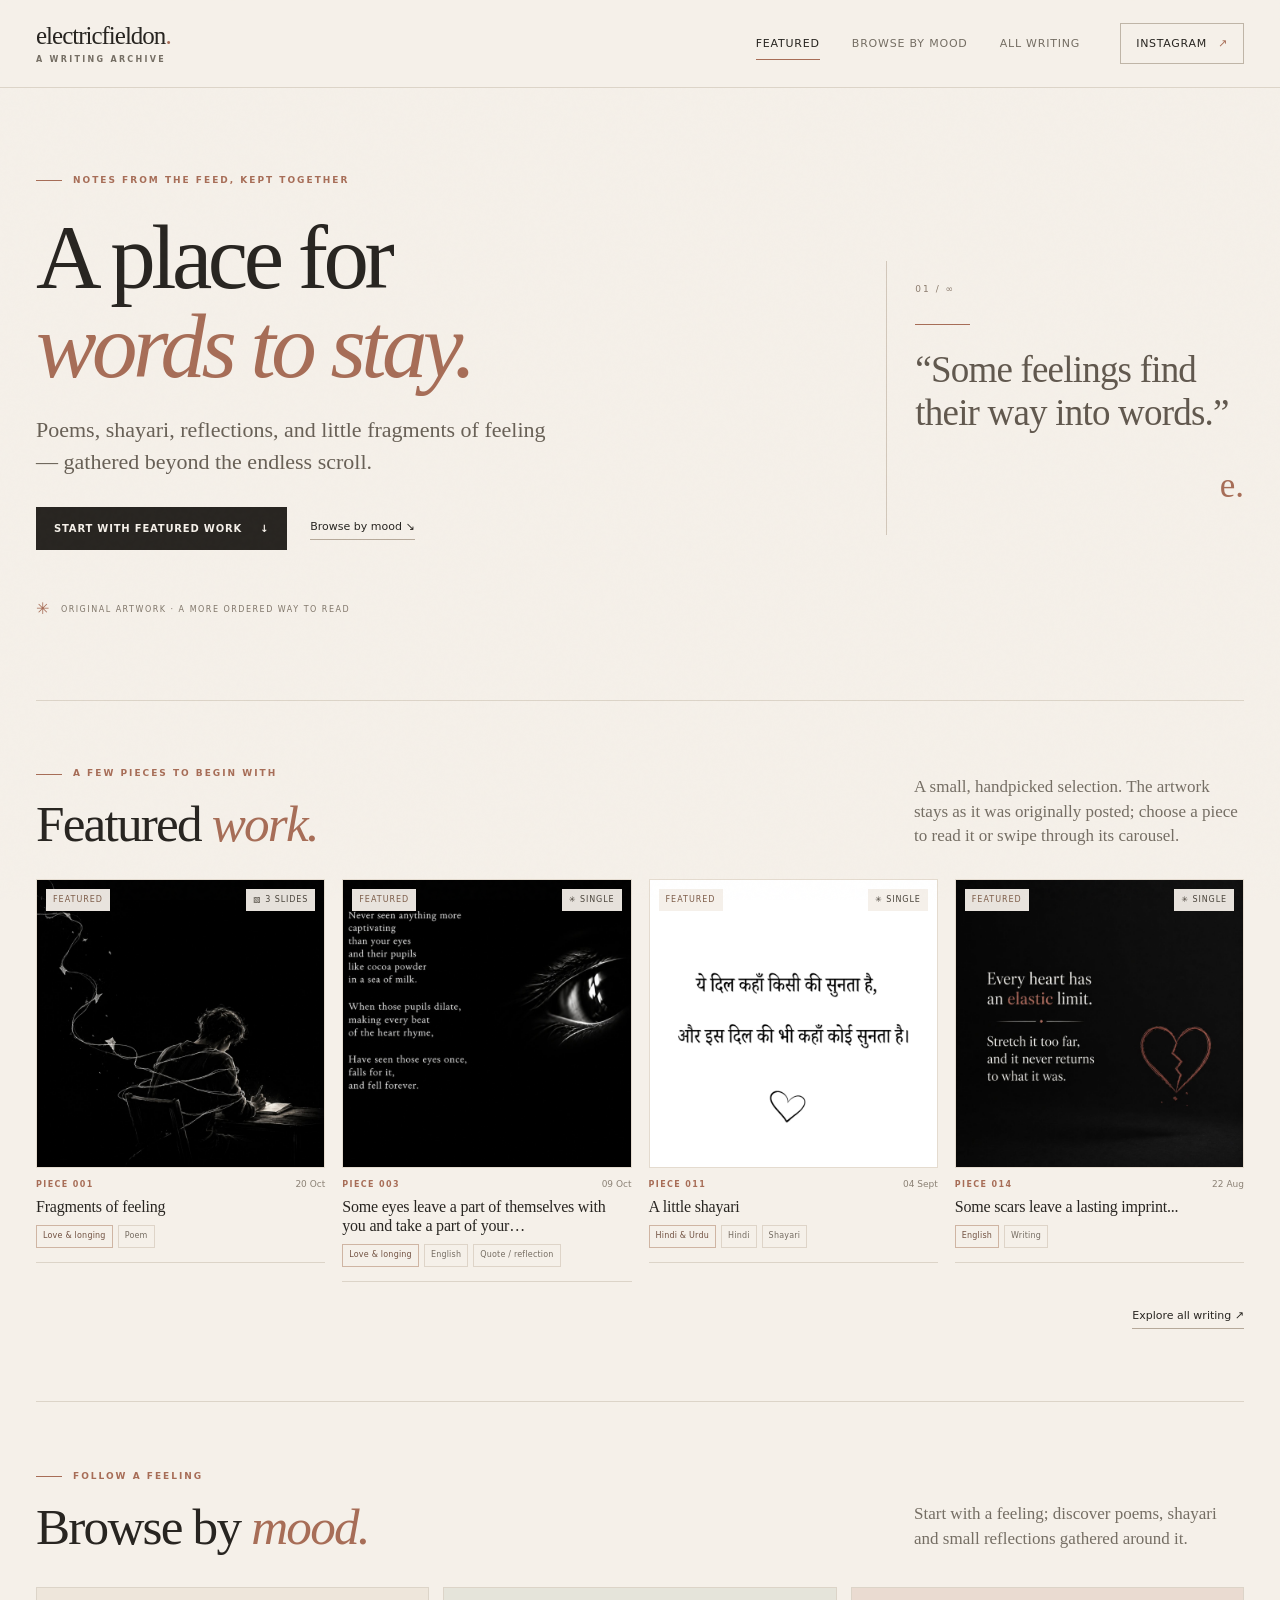
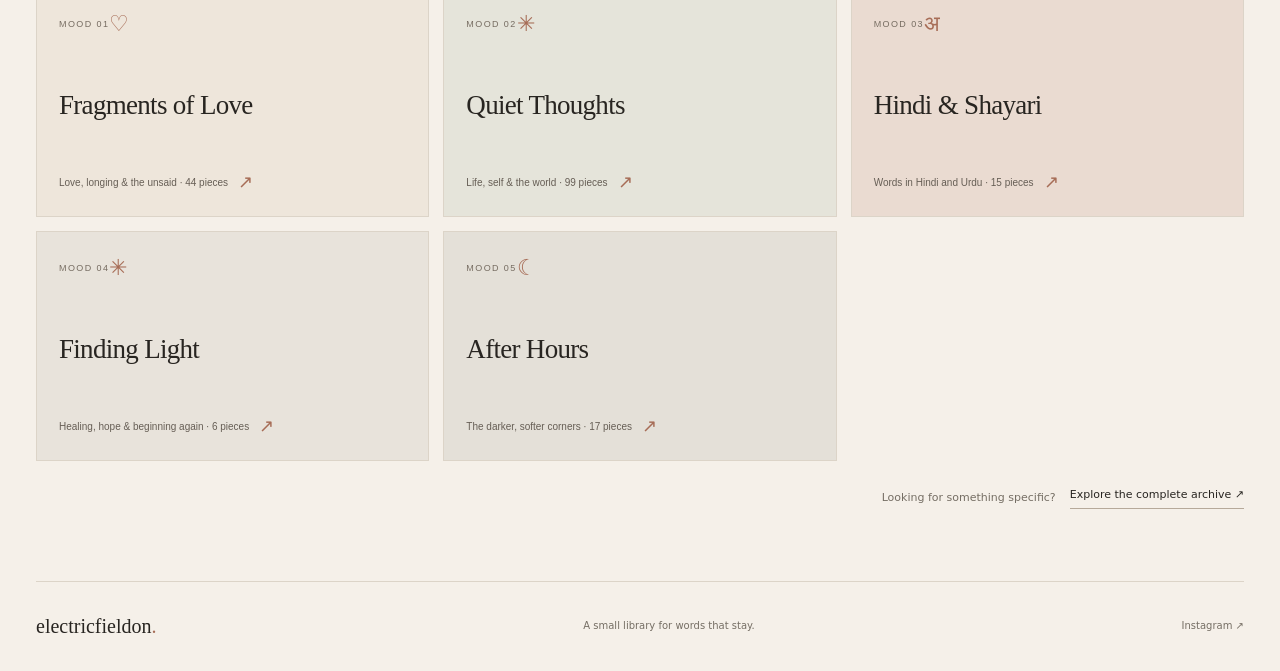
==== commit f128b9ee: "Update homepage and site settings" ====
--- a/index.html
+++ b/index.html
@@ -4,105 +4,57 @@
   <meta charset="utf-8">
   <meta name="viewport" content="width=device-width, initial-scale=1">
   <meta name="theme-color" content="#f5f0e9">
-  <meta name="description" content="A curated writing archive for electricfieldon — poems, shayari, reflections and fragments beyond the feed.">
+  <meta name="description" content="A curated writing portfolio for electricfieldon — poems, shayari, reflections and fragments beyond the feed.">
   <title>electricfieldon — a writing archive</title>
   <link rel="stylesheet" href="styles.css">
+  <script defer src="site-config.js"></script>
   <script defer src="data.js"></script>
   <script defer src="app.js"></script>
 </head>
-<body>
+<body data-page="home">
   <div class="paper-grain" aria-hidden="true"></div>
   <header class="site-header">
-    <a class="wordmark" href="#top" aria-label="electricfieldon home">electricfieldon<span>.</span><small>A WRITING ARCHIVE</small></a>
-    <nav class="main-nav" aria-label="Main navigation">
-      <a class="nav-link active" href="#featured">Featured</a>
-      <a class="nav-link" href="#collections">Browse by mood</a>
-      <a class="nav-link" href="#archive">All posts</a>
-      <a class="nav-link" href="#about">About</a>
-    </nav>
-    <a class="instagram-link" href="https://www.instagram.com/electricfieldon/" target="_blank" rel="noreferrer">Instagram <span aria-hidden="true">↗</span></a>
+    <a class="wordmark" data-site-home href="index.html" aria-label="electricfieldon home"><span data-site-name>electricfieldon</span><b>.</b><small data-site-subtitle>A WRITING ARCHIVE</small></a>
+    <nav class="main-nav" id="main-nav" aria-label="Main navigation"></nav>
+    <a class="instagram-link" data-instagram-link href="https://www.instagram.com/electricfieldon/" target="_blank" rel="noreferrer">Instagram <span aria-hidden="true">↗</span></a>
     <button class="menu-toggle" type="button" aria-label="Open navigation" aria-expanded="false">☰</button>
   </header>
 
   <main id="top">
-    <section class="hero wrap" aria-labelledby="hero-title">
+    <section class="hero hero-simple wrap" aria-labelledby="hero-title">
       <div class="hero-copy">
         <div class="eyebrow"><span class="eyebrow-line"></span> NOTES FROM THE FEED, KEPT TOGETHER</div>
         <h1 id="hero-title">A place for<br><em>words to stay.</em></h1>
         <p class="hero-intro">Poems, shayari, reflections, and little fragments of feeling — gathered beyond the endless scroll.</p>
         <div class="hero-actions">
-          <a class="button button-dark" href="#featured">Explore featured work <span aria-hidden="true">↓</span></a>
-          <a class="quiet-link" href="#archive">Browse all posts ↓</a>
+          <a class="button button-dark" href="#featured">Start with featured work <span aria-hidden="true">↓</span></a>
+          <a class="quiet-link" href="#collections">Browse by mood ↘</a>
         </div>
         <div class="hero-footnote"><span class="tiny-star">✳</span> ORIGINAL ARTWORK · A MORE ORDERED WAY TO READ</div>
       </div>
-      <div class="hero-art" aria-label="Selected writing posts">
-        <div class="art-shadow"></div>
-        <figure class="art-frame art-frame-back"><img id="hero-image-back" alt="Original writing post artwork"></figure>
-        <figure class="art-frame art-frame-front"><img id="hero-image-front" alt="Original writing post artwork"></figure>
-        <div class="art-note"><span>THE WRITING ARCHIVE</span><strong>Read slowly.</strong><i>Keep what stays.</i></div>
-        <div class="art-index">001 — ∞</div>
-      </div>
+      <div class="hero-aside" aria-hidden="true"><span class="hero-aside-number">01 / ∞</span><span class="hero-aside-rule"></span><span class="hero-aside-quote">“Some feelings find<br>their way into words.”</span><span class="hero-aside-mark">e.</span></div>
     </section>
 
-    <section class="stats-strip wrap" aria-label="Archive overview">
-      <div><strong id="stat-posts">—</strong><span>pieces in the archive</span></div>
-      <div><strong id="stat-carousels">—</strong><span>multi-slide posts</span></div>
-      <div><strong>One home</strong><span>for every kind of writing</span></div>
-      <div class="stats-mark" aria-hidden="true">✳</div>
+    <section id="featured" class="featured-section wrap" aria-labelledby="featured-title">
+      <div class="section-heading featured-heading">
+        <div><div class="eyebrow"><span class="eyebrow-line"></span> A FEW PIECES TO BEGIN WITH</div><h2 id="featured-title">Featured <em>work.</em></h2></div>
+        <p>A small, handpicked selection. The artwork stays as it was originally posted; choose a piece to read it or swipe through its carousel.</p>
+      </div>
+      <div class="featured-grid" id="featured-grid" aria-label="Featured writing"></div>
+      <div class="featured-more"><a class="quiet-link" href="archive.html">Explore all writing ↗</a></div>
     </section>
 
-    <section id="featured" class="featured-section wrap">
-      <div class="section-heading featured-heading">
-        <div><div class="eyebrow"><span class="eyebrow-line"></span> A FEW PIECES TO BEGIN WITH</div><h2>Featured <em>work.</em></h2></div>
-        <p>A small selection from the archive. Open any piece to see the original artwork or move through its carousel slides.</p>
-      </div>
-      <div class="featured-grid" id="featured-grid" aria-label="Featured writing"></div>
-      <div class="featured-more"><a class="quiet-link" href="#archive">Explore all posts in the archive ↓</a></div>
-    </section>
-
-    <section id="collections" class="collections-section wrap">
+    <section id="collections" class="collections-section wrap" aria-labelledby="collections-title">
       <div class="section-heading">
-        <div><div class="eyebrow"><span class="eyebrow-line"></span> FOLLOW A FEELING</div><h2>Browse by <em>mood.</em></h2></div>
-        <p>A single piece can belong to more than one shelf. Let the words find you where you are.</p>
+        <div><div class="eyebrow"><span class="eyebrow-line"></span> FOLLOW A FEELING</div><h2 id="collections-title">Browse by <em>mood.</em></h2></div>
+        <p>Start with a feeling; discover poems, shayari and small reflections gathered around it.</p>
       </div>
       <div class="collection-grid" id="collection-grid"></div>
-    </section>
-
-    <section id="archive" class="archive-section wrap">
-      <div class="archive-heading">
-        <div><div class="eyebrow"><span class="eyebrow-line"></span> EVERY POST, IN ONE PLACE</div><h2>All <em>posts.</em></h2></div>
-        <div class="archive-count" id="results-count">Loading writing…</div>
-      </div>
-      <div class="filter-panel">
-        <div class="archive-tools">
-          <label class="search-box"><span aria-hidden="true">⌕</span><input id="search" type="search" placeholder="Search the archive…" autocomplete="off"></label>
-          <button id="filters-toggle" class="filter-toggle" type="button" aria-expanded="false" aria-controls="archive-filters">Filters <span aria-hidden="true">＋</span></button>
-        </div>
-        <div class="filter-row" id="archive-filters">
-          <label class="select-label"><span>LANGUAGE</span><select id="filter-language"><option value="">All languages</option></select></label>
-          <label class="select-label"><span>FORM</span><select id="filter-type"><option value="">All forms</option></select></label>
-          <label class="select-label"><span>THEME</span><select id="filter-theme"><option value="">All themes</option></select></label>
-          <label class="select-label"><span>FORMAT</span><select id="filter-format"><option value="">All formats</option><option value="single">Single post</option><option value="carousel">Carousel</option></select></label>
-          <label class="select-label sort-label"><span>SORT</span><select id="sort"><option value="newest">Newest first</option><option value="oldest">Oldest first</option></select></label>
-          <button id="clear-filters" class="clear-filters" type="button">Clear all ×</button>
-        </div>
-      </div>
-      <div class="post-grid" id="post-grid" aria-live="polite"></div>
-      <div class="empty-state" id="empty-state" hidden><span>✳</span><h3>No words found here.</h3><p>Try a different search or clear the filters.</p><button class="button button-outline" id="empty-clear" type="button">Clear filters</button></div>
-      <div class="archive-bottom"><span class="archive-bottom-mark">✳</span><p>Every piece has its own shape.<br><em>Every reader finds a different line.</em></p><span class="archive-bottom-mark">✳</span></div>
-    </section>
-
-    <section id="about" class="about-section">
-      <div class="about-inner wrap">
-        <div class="about-symbol" aria-hidden="true">e<span>.</span></div>
-        <div class="about-copy"><div class="eyebrow"><span class="eyebrow-line"></span> A NOTE ABOUT THIS SPACE</div><h2>Same words.<br><em>A softer way to find them.</em></h2><p>This is a companion to <strong>@electricfieldon</strong> — a home for work originally shared on Instagram. Posts are shown as supplied, with their artwork and carousel order kept intact. The archive simply gives them shelves: by language, form, feeling, and collection.</p><a class="quiet-link" href="https://www.instagram.com/electricfieldon/" target="_blank" rel="noreferrer">Back to the original feed ↗</a></div>
-        <div class="about-side"><span>KEEP THE ARTWORK.</span><span>MAKE ROOM TO READ.</span><span>LET WORDS FIND THEIR PEOPLE.</span></div>
-      </div>
+      <div class="home-archive-link"><span>Looking for something specific?</span><a class="quiet-link" href="archive.html">Explore the complete archive ↗</a></div>
     </section>
   </main>
 
-  <footer class="site-footer wrap"><a class="footer-wordmark" href="#top">electricfieldon<span>.</span></a><span>A small library for words that stay.</span><a href="#top">Back to top ↑</a></footer>
+  <footer class="site-footer wrap"><a class="footer-wordmark" data-site-home href="index.html"><span data-site-name>electricfieldon</span><b>.</b></a><span data-footer-tagline>A small library for words that stay.</span><a data-instagram-link href="https://www.instagram.com/electricfieldon/" target="_blank" rel="noreferrer">Instagram ↗</a></footer>
 
   <div class="viewer" id="viewer" role="dialog" aria-modal="true" aria-labelledby="viewer-title" hidden>
     <button class="viewer-backdrop" data-close-viewer aria-label="Close viewer"></button>
@@ -110,24 +62,9 @@
       <div class="viewer-top"><span class="viewer-kicker">THE ARCHIVE · <span id="viewer-number"></span></span><button class="viewer-close" type="button" data-close-viewer aria-label="Close">×</button></div>
       <div class="viewer-body">
         <div class="viewer-artwork"><button class="slide-arrow slide-prev" id="slide-prev" type="button" aria-label="Previous slide">‹</button><img id="viewer-image" alt="Original writing post slide"><button class="slide-arrow slide-next" id="slide-next" type="button" aria-label="Next slide">›</button><div class="slide-counter" id="slide-counter"></div></div>
-        <aside class="viewer-details"><div class="eyebrow"><span class="eyebrow-line"></span> <span id="viewer-format">WRITING</span></div><h2 id="viewer-title">A piece of writing</h2><p class="viewer-date" id="viewer-date"></p><div class="viewer-tags" id="viewer-tags"></div><div class="viewer-caption" id="viewer-caption"></div><div class="viewer-actions"><a class="button button-dark" href="https://www.instagram.com/electricfieldon/" target="_blank" rel="noreferrer">Visit Instagram ↗</a><button class="button button-outline" id="copy-title" type="button">Copy caption</button></div><p class="viewer-note">Artwork is displayed without cropping or restyling. Use the arrows to move through carousel slides.</p></aside>
+        <aside class="viewer-details"><div class="eyebrow"><span class="eyebrow-line"></span> <span id="viewer-format">WRITING</span></div><h2 id="viewer-title">A piece of writing</h2><p class="viewer-date" id="viewer-date"></p><div class="viewer-tags" id="viewer-tags"></div><div class="viewer-caption" id="viewer-caption"></div><div class="viewer-actions"><a class="button button-dark" data-instagram-link href="https://www.instagram.com/electricfieldon/" target="_blank" rel="noreferrer">Visit Instagram ↗</a><button class="button button-outline" id="copy-title" type="button">Copy caption</button></div><p class="viewer-note">Artwork is displayed without cropping or restyling. Use the arrows to move through carousel slides.</p></aside>
       </div>
     </div>
   </div>
-  <script>
-    // Small progressive enhancement: mobile nav opens without a framework.
-    document.addEventListener('DOMContentLoaded', () => {
-      const btn = document.querySelector('.menu-toggle');
-      const nav = document.querySelector('.main-nav');
-      btn?.addEventListener('click', () => {
-        const open = nav.classList.toggle('is-open');
-        btn.setAttribute('aria-expanded', String(open));
-      });
-      nav?.querySelectorAll('a').forEach(a => a.addEventListener('click', () => {
-        nav.classList.remove('is-open'); btn?.setAttribute('aria-expanded','false');
-        nav.querySelectorAll('a').forEach(link => link.classList.toggle('active', link === a));
-      }));
-    });
-  </script>
 </body>
 </html>
--- a/styles.css
+++ b/styles.css
@@ -38,3 +38,40 @@
 .filter-panel.is-open .filter-row{display:flex}
 .filter-row{padding-bottom:3px}
 @media(max-width:700px){.archive-tools{grid-template-columns:minmax(0,1fr) auto;gap:7px}.filter-toggle{min-width:88px;padding:0 10px;gap:8px}.collections-section{padding-top:58px;padding-bottom:60px}.archive-section{padding-top:25px}}
+
+/* electricfieldon v2: two clear discovery sections + separate archive page */
+.hero.hero-simple{min-height:475px;grid-template-columns:minmax(0,1.2fr) minmax(180px,.55fr);gap:70px;padding-top:86px;padding-bottom:78px;align-items:center}
+.hero-simple .hero-copy{max-width:760px;padding:0}
+.hero-simple h1{font-size:clamp(62px,7.1vw,98px);letter-spacing:-4.5px;line-height:.98;margin:25px 0 23px}
+.hero-simple .hero-intro{max-width:535px;font-size:clamp(18px,1.9vw,22px)}
+.hero-aside{min-height:255px;border-left:1px solid #d2c7ba;padding:22px 0 22px 28px;display:flex;flex-direction:column;justify-content:space-between;align-self:center;position:relative}
+.hero-aside-number{font-size:9px;letter-spacing:2px;color:#8b7b6d}
+.hero-aside-rule{display:block;width:55px;height:1px;background:var(--clay);margin-top:27px}
+.hero-aside-quote{font-family:var(--serif);font-size:clamp(25px,3vw,37px);line-height:1.16;color:#61584e;letter-spacing:-.8px;margin:24px 0}
+.hero-aside-mark{font-family:var(--serif);font-size:35px;color:var(--clay);align-self:flex-end}
+.featured-section{padding-top:66px;padding-bottom:72px;border-top:1px solid var(--line)}
+.collections-section{padding-top:68px;padding-bottom:72px;border-top:1px solid var(--line)}
+.collection-card:nth-child(5){background:#e4e0d8}
+.collection-card:focus-visible,.post-card:focus-visible,.button:focus-visible,.quiet-link:focus-visible,.nav-link:focus-visible{outline:2px solid var(--clay);outline-offset:4px}
+.home-archive-link{display:flex;align-items:center;justify-content:flex-end;gap:14px;margin-top:25px;color:var(--muted);font-size:11px}
+.home-archive-link .quiet-link{white-space:nowrap}
+.site-footer{border-top:1px solid var(--line);min-height:90px}
+.footer-wordmark{font-family:var(--serif);font-size:20px;text-decoration:none;color:var(--ink)}
+.footer-wordmark b{color:var(--clay);font-weight:400}
+.archive-hero{padding-top:55px;padding-bottom:38px}
+.back-link{display:inline-block;font-size:10px;color:var(--muted);text-decoration:none;margin-bottom:36px}
+.back-link:hover{color:var(--clay)}
+.archive-hero h1{font-family:var(--serif);font-size:clamp(54px,6.5vw,78px);font-weight:400;letter-spacing:-3.2px;line-height:1;margin:19px 0 14px}
+.archive-hero h1 em{font-weight:400;color:var(--clay)}
+.archive-hero p{font-family:var(--serif);font-size:18px;line-height:1.5;color:var(--muted);max-width:630px;margin:0}
+.archive-section{padding-top:35px;border-top:1px solid var(--line)}
+.archive-context{display:flex;align-items:center;justify-content:space-between;gap:15px;margin:-6px 0 19px;padding:12px 14px;background:#e9e1d7;border-left:2px solid var(--clay);font-size:11px;color:#62564c}
+.archive-context[hidden]{display:none}
+.archive-context button{border:0;background:transparent;color:var(--clay);font:inherit;cursor:pointer;text-decoration:underline;text-underline-offset:3px;white-space:nowrap}
+.config-empty{padding:24px;border:1px dashed var(--line);color:var(--muted);font-size:12px}
+.config-empty code{font-size:11px;color:var(--ink)}
+@media(max-width:980px){.hero.hero-simple{min-height:420px;gap:35px;padding-top:70px;padding-bottom:60px}.hero-simple h1{font-size:clamp(60px,8vw,78px)}.hero-aside{min-height:220px;padding-left:22px}.hero-aside-quote{font-size:28px}}
+@media(max-width:700px){.hero.hero-simple{grid-template-columns:1fr;gap:0;min-height:0;padding-top:52px;padding-bottom:48px}.hero-simple h1{font-size:clamp(58px,14vw,79px);letter-spacing:-3.2px;margin:22px 0 18px}.hero-simple .hero-intro{font-size:18px;max-width:430px;margin-bottom:24px}.hero-simple .hero-footnote{margin-top:28px}.hero-aside{display:none}.featured-section{padding-top:49px;padding-bottom:48px}.collections-section{padding-top:50px;padding-bottom:52px}.home-archive-link{align-items:flex-start;flex-direction:column;gap:7px;margin-top:20px}.archive-hero{padding-top:37px;padding-bottom:24px}.back-link{margin-bottom:27px}.archive-hero h1{font-size:53px;letter-spacing:-2.4px}.archive-hero p{font-size:16px}.archive-section{padding-top:26px}.site-footer{padding-top:20px;padding-bottom:18px}}
+@media(max-width:420px){.hero-simple .hero-actions{gap:15px}.hero-simple .button{font-size:9px;padding:12px 13px}.archive-context{align-items:flex-start;flex-direction:column}}
+
+.wordmark > span{color:var(--ink)}.wordmark > b{color:var(--clay);font-weight:400}.footer-wordmark > span{color:var(--ink)}.footer-wordmark > b{color:var(--clay);font-weight:400}
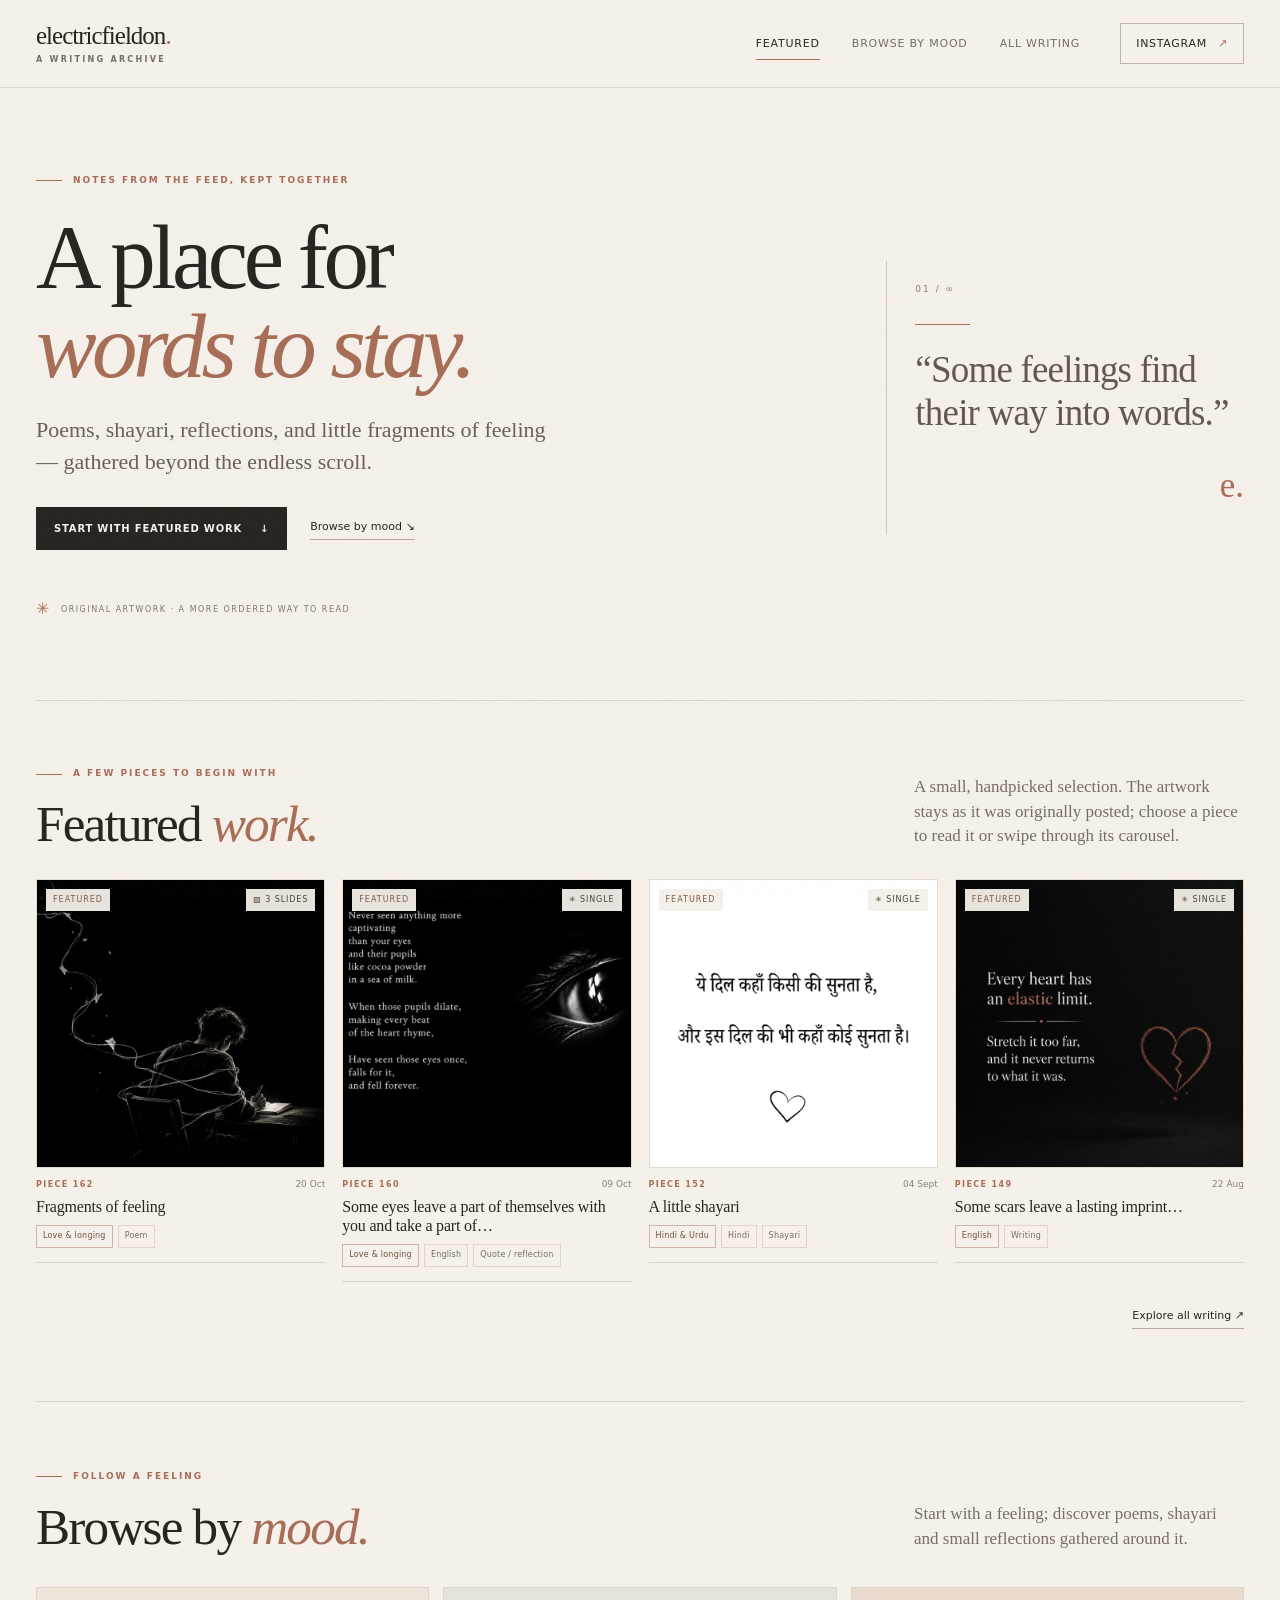
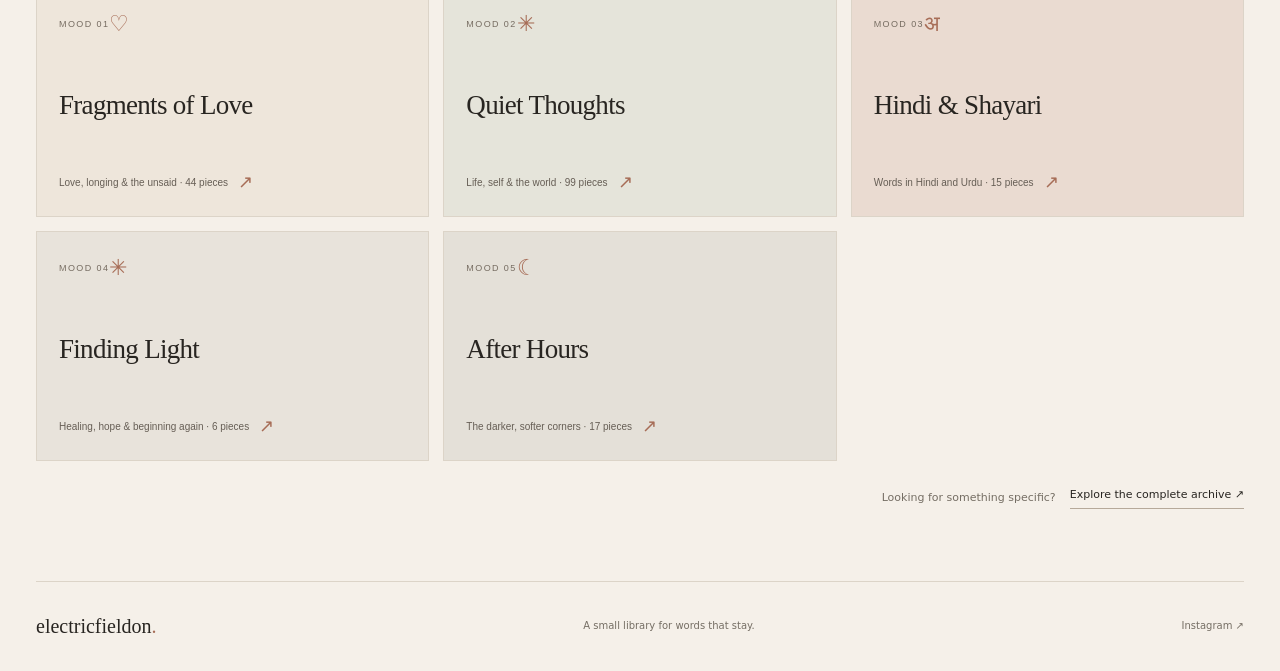
==== commit 89ae2669: "Add files via upload" ====
--- a/index.html
+++ b/index.html
@@ -62,7 +62,7 @@
       <div class="viewer-top"><span class="viewer-kicker">THE ARCHIVE · <span id="viewer-number"></span></span><button class="viewer-close" type="button" data-close-viewer aria-label="Close">×</button></div>
       <div class="viewer-body">
         <div class="viewer-artwork"><button class="slide-arrow slide-prev" id="slide-prev" type="button" aria-label="Previous slide">‹</button><img id="viewer-image" alt="Original writing post slide"><button class="slide-arrow slide-next" id="slide-next" type="button" aria-label="Next slide">›</button><div class="slide-counter" id="slide-counter"></div></div>
-        <aside class="viewer-details"><div class="eyebrow"><span class="eyebrow-line"></span> <span id="viewer-format">WRITING</span></div><h2 id="viewer-title">A piece of writing</h2><p class="viewer-date" id="viewer-date"></p><div class="viewer-tags" id="viewer-tags"></div><div class="viewer-caption" id="viewer-caption"></div><div class="viewer-actions"><a class="button button-dark" data-instagram-link href="https://www.instagram.com/electricfieldon/" target="_blank" rel="noreferrer">Visit Instagram ↗</a><button class="button button-outline" id="copy-title" type="button">Copy caption</button></div><p class="viewer-note">Artwork is displayed without cropping or restyling. Use the arrows to move through carousel slides.</p></aside>
+        <aside class="viewer-details"><div class="eyebrow"><span class="eyebrow-line"></span> <span id="viewer-format">WRITING</span></div><h2 id="viewer-title">A piece of writing</h2><p class="viewer-date" id="viewer-date"></p><div class="viewer-tags" id="viewer-tags"></div><div class="viewer-caption" id="viewer-caption"></div><div class="viewer-actions"><a class="button button-dark" data-instagram-link href="https://www.instagram.com/electricfieldon/" target="_blank" rel="noreferrer">Visit Instagram ↗</a><button class="button button-outline" id="copy-title" type="button">Copy caption</button><button class="button button-outline" id="copy-link" type="button">Copy link</button></div><p class="viewer-note">Artwork is displayed without cropping or restyling. Use the arrows to move through carousel slides.</p></aside>
       </div>
     </div>
   </div>
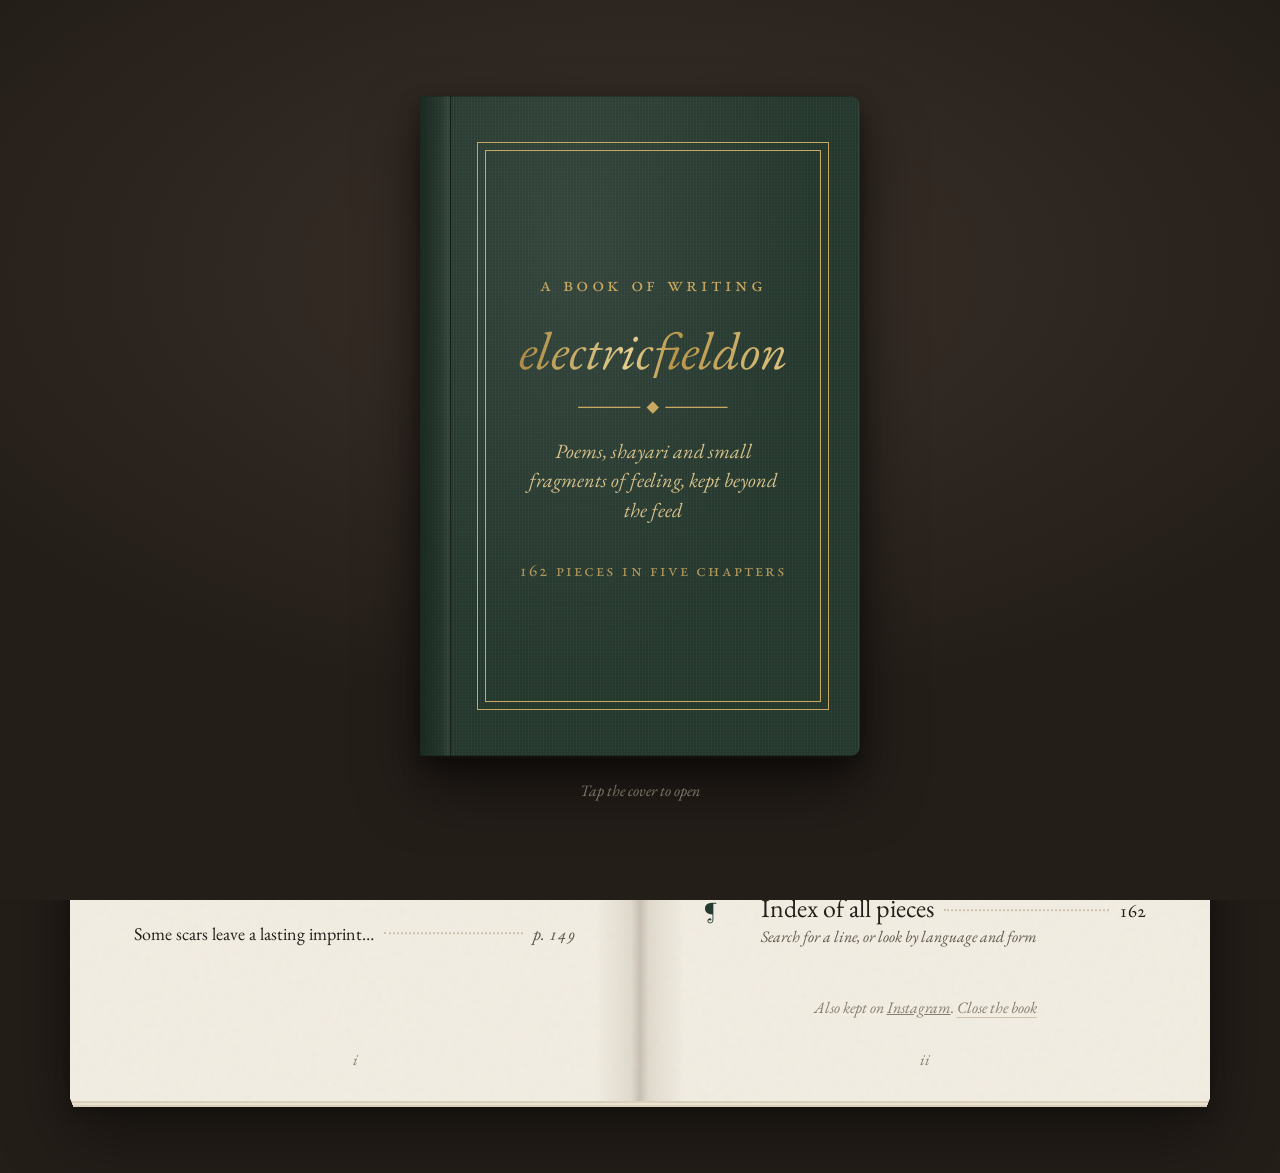
==== commit c2bd2e02: "Add files via upload" ====
--- a/index.html
+++ b/index.html
@@ -3,68 +3,112 @@
 <head>
   <meta charset="utf-8">
   <meta name="viewport" content="width=device-width, initial-scale=1">
-  <meta name="theme-color" content="#f5f0e9">
-  <meta name="description" content="A curated writing portfolio for electricfieldon — poems, shayari, reflections and fragments beyond the feed.">
-  <title>electricfieldon — a writing archive</title>
+  <meta name="theme-color" content="#241e19">
+  <meta name="description" content="electricfieldon: poems, shayari and small fragments of feeling, bound together as a book you can browse by mood.">
+  <title>electricfieldon — a book of writing</title>
+  <script>
+    /* Skip the cover when arriving by a direct link, or when the book was already opened this visit. */
+    try { if (location.hash || sessionStorage.getItem('ef-book-open')) document.documentElement.classList.add('book-open'); } catch (_) {}
+  </script>
+  <link rel="preconnect" href="https://fonts.googleapis.com">
+  <link rel="preconnect" href="https://fonts.gstatic.com" crossorigin>
+  <link rel="stylesheet" href="https://fonts.googleapis.com/css2?family=EB+Garamond:ital,wght@0,400;0,500;1,400&family=IM+Fell+English:ital@0;1&family=Tiro+Devanagari+Hindi&display=swap">
   <link rel="stylesheet" href="styles.css">
   <script defer src="site-config.js"></script>
   <script defer src="data.js"></script>
   <script defer src="app.js"></script>
 </head>
-<body data-page="home">
-  <div class="paper-grain" aria-hidden="true"></div>
-  <header class="site-header">
-    <a class="wordmark" data-site-home href="index.html" aria-label="electricfieldon home"><span data-site-name>electricfieldon</span><b>.</b><small data-site-subtitle>A WRITING ARCHIVE</small></a>
-    <nav class="main-nav" id="main-nav" aria-label="Main navigation"></nav>
-    <a class="instagram-link" data-instagram-link href="https://www.instagram.com/electricfieldon/" target="_blank" rel="noreferrer">Instagram <span aria-hidden="true">↗</span></a>
-    <button class="menu-toggle" type="button" aria-label="Open navigation" aria-expanded="false">☰</button>
+<body data-page="book">
+  <a class="skip" href="#main">Skip to contents</a>
+
+  <section class="cover" id="cover" aria-label="Book cover">
+    <button class="cover-board" id="cover-board" type="button" aria-label="Open the book">
+      <span class="cover-frame">
+        <span class="cover-kicker">a book of writing</span>
+        <span class="cover-title" data-site-name>electricfieldon</span>
+        <svg class="ornament cover-ornament" viewBox="0 0 120 12" aria-hidden="true"><path d="M0 6h50M70 6h50" stroke="currentColor" stroke-width="1"/><path d="M60 1l5 5-5 5-5-5z" fill="currentColor"/></svg>
+        <span class="cover-line" data-cover-line>Poems, shayari and small fragments of feeling, kept beyond the feed</span>
+        <span class="cover-count"><span data-total>162</span> pieces in <span data-chapter-count>five</span> chapters</span>
+      </span>
+    </button>
+    <p class="cover-hint">Tap the cover to open</p>
+  </section>
+
+  <header class="bookbar">
+    <a class="mark" href="#contents" data-site-name>electricfieldon</a>
+    <nav class="bookbar-nav" aria-label="Book">
+      <a href="#contents" data-nav="contents">Contents</a>
+      <a href="archive.html" data-nav="index">Index</a>
+      <a href="https://www.instagram.com/electricfieldon/" data-instagram-link class="bookbar-ig">Instagram</a>
+    </nav>
   </header>
 
-  <main id="top">
-    <section class="hero hero-simple wrap" aria-labelledby="hero-title">
-      <div class="hero-copy">
-        <div class="eyebrow"><span class="eyebrow-line"></span> NOTES FROM THE FEED, KEPT TOGETHER</div>
-        <h1 id="hero-title">A place for<br><em>words to stay.</em></h1>
-        <p class="hero-intro">Poems, shayari, reflections, and little fragments of feeling — gathered beyond the endless scroll.</p>
-        <div class="hero-actions">
-          <a class="button button-dark" href="#featured">Start with featured work <span aria-hidden="true">↓</span></a>
-          <a class="quiet-link" href="#collections">Browse by mood ↘</a>
+  <main id="main" class="book">
+    <section class="view" id="view-contents" aria-labelledby="contents-title">
+      <div class="spread">
+        <div class="page page-left">
+          <p class="page-head">Frontispiece</p>
+          <figure class="frontis" id="frontis"></figure>
+          <h2 class="small-head">Begin here</h2>
+          <ol class="begin-list" id="begin-list"></ol>
+          <span class="folio">i</span>
         </div>
-        <div class="hero-footnote"><span class="tiny-star">✳</span> ORIGINAL ARTWORK · A MORE ORDERED WAY TO READ</div>
+        <div class="page page-right">
+          <p class="page-head" data-site-name>electricfieldon</p>
+          <h1 class="contents-title" id="contents-title" tabindex="-1">Contents</h1>
+          <p class="contents-note">Each chapter gathers the pieces written around one feeling. Choose the one that matches yours.</p>
+          <svg class="ornament" viewBox="0 0 120 12" aria-hidden="true"><path d="M0 6h50M70 6h50" stroke="currentColor" stroke-width="1"/><path d="M60 1l5 5-5 5-5-5z" fill="currentColor"/></svg>
+          <ol class="toc" id="toc"></ol>
+          <a class="toc-entry toc-index" href="archive.html">
+            <span class="toc-num">¶</span>
+            <span class="toc-line"><span class="toc-title">Index of all pieces</span><span class="leader" aria-hidden="true"></span><span class="toc-count" data-total>162</span></span>
+            <span class="toc-sub">Search for a line, or look by language and form</span>
+          </a>
+          <p class="colophon">Also kept on <a data-instagram-link href="https://www.instagram.com/electricfieldon/">Instagram</a>. <button type="button" class="link-button" data-close-book>Close the book</button></p>
+          <span class="folio">ii</span>
+        </div>
       </div>
-      <div class="hero-aside" aria-hidden="true"><span class="hero-aside-number">01 / ∞</span><span class="hero-aside-rule"></span><span class="hero-aside-quote">“Some feelings find<br>their way into words.”</span><span class="hero-aside-mark">e.</span></div>
     </section>
 
-    <section id="featured" class="featured-section wrap" aria-labelledby="featured-title">
-      <div class="section-heading featured-heading">
-        <div><div class="eyebrow"><span class="eyebrow-line"></span> A FEW PIECES TO BEGIN WITH</div><h2 id="featured-title">Featured <em>work.</em></h2></div>
-        <p>A small, handpicked selection. The artwork stays as it was originally posted; choose a piece to read it or swipe through its carousel.</p>
+    <section class="view" id="view-chapter" aria-labelledby="chapter-title" hidden>
+      <div class="page page-single chapter-page">
+        <nav class="chapter-nav" id="chapter-nav" aria-label="Chapters"></nav>
+        <header class="chapter-opener" id="chapter-opener"></header>
+        <div class="plates" id="plates"></div>
+        <nav class="chapter-foot" id="chapter-foot" aria-label="Next chapter"></nav>
       </div>
-      <div class="featured-grid" id="featured-grid" aria-label="Featured writing"></div>
-      <div class="featured-more"><a class="quiet-link" href="archive.html">Explore all writing ↗</a></div>
-    </section>
-
-    <section id="collections" class="collections-section wrap" aria-labelledby="collections-title">
-      <div class="section-heading">
-        <div><div class="eyebrow"><span class="eyebrow-line"></span> FOLLOW A FEELING</div><h2 id="collections-title">Browse by <em>mood.</em></h2></div>
-        <p>Start with a feeling; discover poems, shayari and small reflections gathered around it.</p>
-      </div>
-      <div class="collection-grid" id="collection-grid"></div>
-      <div class="home-archive-link"><span>Looking for something specific?</span><a class="quiet-link" href="archive.html">Explore the complete archive ↗</a></div>
     </section>
   </main>
 
-  <footer class="site-footer wrap"><a class="footer-wordmark" data-site-home href="index.html"><span data-site-name>electricfieldon</span><b>.</b></a><span data-footer-tagline>A small library for words that stay.</span><a data-instagram-link href="https://www.instagram.com/electricfieldon/" target="_blank" rel="noreferrer">Instagram ↗</a></footer>
-
-  <div class="viewer" id="viewer" role="dialog" aria-modal="true" aria-labelledby="viewer-title" hidden>
-    <button class="viewer-backdrop" data-close-viewer aria-label="Close viewer"></button>
-    <div class="viewer-panel">
-      <div class="viewer-top"><span class="viewer-kicker">THE ARCHIVE · <span id="viewer-number"></span></span><button class="viewer-close" type="button" data-close-viewer aria-label="Close">×</button></div>
-      <div class="viewer-body">
-        <div class="viewer-artwork"><button class="slide-arrow slide-prev" id="slide-prev" type="button" aria-label="Previous slide">‹</button><img id="viewer-image" alt="Original writing post slide"><button class="slide-arrow slide-next" id="slide-next" type="button" aria-label="Next slide">›</button><div class="slide-counter" id="slide-counter"></div></div>
-        <aside class="viewer-details"><div class="eyebrow"><span class="eyebrow-line"></span> <span id="viewer-format">WRITING</span></div><h2 id="viewer-title">A piece of writing</h2><p class="viewer-date" id="viewer-date"></p><div class="viewer-tags" id="viewer-tags"></div><div class="viewer-caption" id="viewer-caption"></div><div class="viewer-actions"><a class="button button-dark" data-instagram-link href="https://www.instagram.com/electricfieldon/" target="_blank" rel="noreferrer">Visit Instagram ↗</a><button class="button button-outline" id="copy-title" type="button">Copy caption</button><button class="button button-outline" id="copy-link" type="button">Copy link</button></div><p class="viewer-note">Artwork is displayed without cropping or restyling. Use the arrows to move through carousel slides.</p></aside>
+  <div class="reader" id="reader" role="dialog" aria-modal="true" aria-labelledby="reader-title" hidden>
+    <button class="reader-backdrop" type="button" data-close-reader tabindex="-1" aria-label="Close"></button>
+    <article class="reader-book">
+      <div class="reader-page reader-art">
+        <button class="reader-x" type="button" data-close-reader aria-label="Close">×</button>
+        <img id="reader-image" alt="">
+        <button class="slide-btn slide-prev" id="slide-prev" type="button" aria-label="Previous image">‹</button>
+        <button class="slide-btn slide-next" id="slide-next" type="button" aria-label="Next image">›</button>
+        <span class="slide-count" id="slide-count"></span>
       </div>
-    </div>
+      <div class="reader-page reader-text">
+        <div class="reader-top"><span id="reader-context"></span><button class="reader-close" type="button" data-close-reader>Close</button></div>
+        <p class="reader-folio" id="reader-folio"></p>
+        <h2 id="reader-title"></h2>
+        <p class="reader-date" id="reader-date"></p>
+        <div class="reader-caption" id="reader-caption"></div>
+        <p class="reader-tags" id="reader-tags"></p>
+        <div class="reader-actions">
+          <button class="text-button" id="copy-caption" type="button">Copy caption</button>
+          <button class="text-button" id="copy-link" type="button">Copy link</button>
+          <a class="text-button" id="reader-instagram" href="https://www.instagram.com/electricfieldon/" target="_blank" rel="noreferrer">View on Instagram</a>
+        </div>
+        <nav class="reader-turn" aria-label="Turn the page">
+          <button class="turn-button" id="prev-piece" type="button">‹ Previous page</button>
+          <span class="reader-pos" id="reader-pos"></span>
+          <button class="turn-button" id="next-piece" type="button">Next page ›</button>
+        </nav>
+      </div>
+    </article>
   </div>
 </body>
 </html>
--- a/styles.css
+++ b/styles.css
@@ -1,77 +1,351 @@
-@charset "UTF-8";
-:root{--paper:#f5f0e9;--paper2:#f9f6f1;--ink:#282521;--muted:#756e64;--line:#dcd4c8;--clay:#a76d57;--moss:#687563;--soft-clay:#e9ddd2;--white:#fffdf9;--serif:Georgia,"Times New Roman",serif;--sans:Inter,ui-sans-serif,system-ui,-apple-system,BlinkMacSystemFont,"Segoe UI",sans-serif;--wrap:1240px}
-*{box-sizing:border-box}html{scroll-behavior:smooth;scroll-padding-top:90px}body{margin:0;background:var(--paper);color:var(--ink);font-family:var(--sans);font-size:14px;line-height:1.55;-webkit-font-smoothing:antialiased}.paper-grain{position:fixed;inset:0;pointer-events:none;opacity:.13;z-index:10;background-image:url("data:image/svg+xml,%3Csvg viewBox='0 0 180 180' xmlns='http://www.w3.org/2000/svg'%3E%3Cfilter id='n'%3E%3CfeTurbulence type='fractalNoise' baseFrequency='.92' numOctaves='3' stitchTiles='stitch'/%3E%3C/filter%3E%3Crect width='100%25' height='100%25' filter='url(%23n)' opacity='.12'/%3E%3C/svg%3E")}.wrap{width:min(var(--wrap),calc(100% - 72px));margin-inline:auto}.site-header{height:88px;padding:0 max(36px,calc((100% - var(--wrap))/2));display:flex;align-items:center;gap:40px;border-bottom:1px solid var(--line);position:relative;z-index:12;background:rgba(245,240,233,.92);backdrop-filter:blur(12px)}.wordmark{font-family:var(--serif);font-size:25px;letter-spacing:-1px;color:var(--ink);text-decoration:none;line-height:1.05;white-space:nowrap}.wordmark>span,.footer-wordmark>span{color:var(--clay)}.wordmark small{display:block;margin-top:7px;font-family:var(--sans);font-size:8px;letter-spacing:2.3px;color:var(--muted);font-weight:600}.main-nav{display:flex;gap:32px;align-items:center;margin-left:auto}.nav-link{font-size:11px;letter-spacing:.8px;text-transform:uppercase;text-decoration:none;color:var(--muted);position:relative;padding:8px 0}.nav-link:hover,.nav-link.active{color:var(--ink)}.nav-link.active:after{content:"";position:absolute;height:1px;background:var(--clay);bottom:0;left:0;right:0}.instagram-link{font-size:11px;text-transform:uppercase;letter-spacing:.7px;text-decoration:none;color:var(--ink);border:1px solid #bfb5a7;padding:11px 15px;transition:.2s}.instagram-link span{color:var(--clay);margin-left:7px}.instagram-link:hover{background:var(--ink);color:var(--paper)}.menu-toggle{display:none;border:0;background:none;font-size:20px;color:var(--ink)}
-.hero{min-height:560px;display:grid;grid-template-columns:1fr .92fr;gap:70px;align-items:center;padding-top:64px;padding-bottom:70px}.hero-copy{padding:25px 0 20px}.eyebrow{display:flex;align-items:center;gap:11px;font-size:9px;font-weight:700;letter-spacing:2px;color:var(--clay);text-transform:uppercase}.eyebrow-line{display:inline-block;width:26px;height:1px;background:var(--clay)}h1,h2,h3,p,figure{margin-top:0}.hero h1{font-family:var(--serif);font-weight:400;font-size:clamp(58px,6.3vw,91px);letter-spacing:-4.2px;line-height:.99;margin:28px 0 24px}.hero h1 em,.section-heading h2 em,.archive-heading h2 em,.about-copy h2 em{font-weight:400;color:var(--clay)}.hero-intro{max-width:450px;font-family:var(--serif);font-size:21px;line-height:1.45;color:#686056;margin-bottom:29px}.hero-actions{display:flex;align-items:center;gap:23px;flex-wrap:wrap}.button{display:inline-flex;align-items:center;gap:18px;justify-content:center;border:1px solid transparent;padding:13px 17px;text-decoration:none;font-family:var(--sans);font-weight:600;font-size:10px;letter-spacing:.8px;text-transform:uppercase;cursor:pointer;transition:background .2s,color .2s,border-color .2s}.button-dark{background:var(--ink);color:var(--paper)}.button-dark:hover{background:var(--clay)}.button-outline{background:transparent;border-color:#bcb1a2;color:var(--ink)}.button-outline:hover{background:var(--soft-clay)}.quiet-link{color:var(--ink);font-size:11px;text-decoration:none;border-bottom:1px solid #b6a99a;padding-bottom:4px}.quiet-link:hover{color:var(--clay);border-color:var(--clay)}.hero-footnote{display:flex;gap:10px;align-items:center;font-size:8px;letter-spacing:1.5px;color:#81776b;margin-top:47px}.tiny-star{font-size:16px;color:var(--clay)}.hero-art{min-height:400px;position:relative;display:flex;align-items:center;justify-content:center}.art-shadow{position:absolute;width:67%;height:78%;right:5%;top:11%;background:#e9dfd4;transform:rotate(7deg)}.art-frame{position:absolute;margin:0;overflow:hidden;display:flex;justify-content:center;align-items:center;background:#fffdf9;box-shadow:0 19px 40px rgba(54,42,30,.12);border:7px solid #fffdf9}.art-frame img{display:block;width:100%;height:100%;object-fit:contain}.art-frame-back{width:43%;height:54%;right:6%;top:8%;transform:none}.art-frame-front{width:49%;height:65%;left:9%;top:21%;transform:none;z-index:2}.art-note{position:absolute;bottom:1%;right:0;z-index:3;width:48%;background:#e3e3d8;padding:24px 24px 23px;display:flex;flex-direction:column;transform:rotate(2deg)}.art-note span{font-size:8px;letter-spacing:1.6px;color:#596151}.art-note strong{font-family:var(--serif);font-weight:400;font-size:25px;line-height:1.1;margin:12px 0 3px}.art-note i{font-family:var(--serif);color:#746d62}.art-index{position:absolute;left:4%;top:8%;writing-mode:vertical-rl;font-size:9px;letter-spacing:2px;color:#a49b8d}
-.stats-strip{border-top:1px solid var(--line);border-bottom:1px solid var(--line);padding:21px 0;display:grid;grid-template-columns:1.1fr 1.1fr 1.6fr 42px;align-items:center;gap:22px}.stats-strip>div:not(.stats-mark){display:flex;align-items:baseline;gap:12px}.stats-strip strong{font-family:var(--serif);font-size:23px;font-weight:400}.stats-strip span{font-size:10px;color:var(--muted)}.stats-mark{font-size:25px;text-align:right;color:var(--clay)}
-.collections-section{padding-top:76px;padding-bottom:82px}.section-heading,.archive-heading{display:flex;justify-content:space-between;align-items:end;gap:35px;margin-bottom:34px}.section-heading h2,.archive-heading h2{font-family:var(--serif);font-weight:400;font-size:clamp(38px,4vw,56px);letter-spacing:-1.8px;line-height:1.05;margin:16px 0 0}.section-heading>p{font-family:var(--serif);font-size:17px;line-height:1.45;max-width:330px;color:var(--muted);margin-bottom:2px}.collection-grid{display:grid;grid-template-columns:repeat(3,1fr);gap:14px}.collection-card{position:relative;min-height:230px;border:1px solid var(--line);padding:23px 22px;display:flex;flex-direction:column;justify-content:space-between;overflow:hidden;cursor:pointer;text-align:left;background:#eee6db;color:var(--ink);transition:transform .22s,border-color .22s}.collection-card:nth-child(2){background:#e5e4da}.collection-card:nth-child(3){background:#eadbd1}.collection-card:nth-child(4){background:#e8e3db}.collection-card:hover{transform:translateY(-4px);border-color:#aa8b76}.collection-top{display:flex;justify-content:space-between;align-items:center;font-size:9px;letter-spacing:1.4px;color:#756b60}.collection-symbol{font-family:var(--serif);font-size:22px;color:var(--clay)}.collection-title{font-family:var(--serif);font-size:27px;line-height:1.06;max-width:220px;letter-spacing:-.7px;margin-top:28px}.collection-bottom{display:flex;align-items:center;justify-content:space-between;gap:10px;font-size:10px;color:#665e55;margin-top:26px}.collection-bottom .arrow{font-size:18px;color:var(--clay)}
-.archive-section{padding-top:30px;padding-bottom:85px;border-top:1px solid var(--line)}.archive-heading{margin-bottom:27px}.archive-heading h2{font-size:51px}.archive-count{font-size:10px;color:var(--muted);padding-bottom:7px;letter-spacing:.5px}.filter-panel{border-top:1px solid var(--line);border-bottom:1px solid var(--line);padding:18px 0 15px;margin-bottom:27px}.search-box{display:flex;align-items:center;border:1px solid #d3c9bc;background:rgba(255,253,249,.6);min-height:45px;padding:0 13px;gap:10px}.search-box>span{font-family:var(--serif);font-size:25px;line-height:1;color:var(--clay)}.search-box input{border:0;outline:none;background:transparent;flex:1;min-width:0;font:inherit;font-size:12px;color:var(--ink);padding:12px 0}.search-box input::placeholder{color:#9a9083}.search-box kbd{font-size:9px;color:#a69b8e;border:1px solid #ddd3c7;padding:3px 5px}.filter-row{display:flex;gap:14px;align-items:end;flex-wrap:wrap;padding-top:14px}.select-label{display:flex;flex-direction:column;gap:6px;min-width:122px;flex:1}.select-label>span{font-size:8px;letter-spacing:1.4px;color:#81766a;font-weight:700}.select-label select{border:0;border-bottom:1px solid #cfc4b7;background:transparent;padding:7px 22px 8px 0;font:inherit;font-size:11px;color:var(--ink);outline-color:var(--clay);max-width:100%;cursor:pointer}.sort-label{max-width:144px;min-width:126px}.clear-filters{border:0;background:transparent;font:inherit;font-size:10px;color:var(--clay);padding:10px 0;cursor:pointer;white-space:nowrap}.quick-filters{display:flex;align-items:center;gap:7px;flex-wrap:wrap;padding-top:13px}.quick-chip{border:1px solid #d7cbbf;background:transparent;padding:7px 10px;font:inherit;font-size:10px;color:#756b60;cursor:pointer;transition:.2s}.quick-chip:hover,.quick-chip.active{background:var(--ink);border-color:var(--ink);color:var(--paper)}.post-grid{columns:4 210px;column-gap:16px}.post-card{break-inside:avoid;margin:0 0 17px;padding:0 0 14px;border-bottom:1px solid var(--line);cursor:pointer;transition:opacity .2s;position:relative}.post-card:hover .post-image-wrap{border-color:#c2a38e}.post-card:hover .post-image{transform:none}.post-image-wrap{position:relative;width:100%;background:#ebe4da;border:1px solid #e4dbcf;overflow:hidden;transition:border-color .2s;min-height:90px;display:flex;justify-content:center;align-items:center}.post-image{display:block;width:100%;height:auto;max-height:500px;object-fit:contain;transition:none}.post-format-badge{position:absolute;top:9px;right:9px;z-index:1;background:rgba(245,240,233,.94);padding:5px 7px;display:flex;gap:5px;align-items:center;font-size:8px;letter-spacing:.9px;color:#4a443b}.post-format-badge svg{width:12px;height:12px}.post-card-meta{display:flex;justify-content:space-between;gap:10px;align-items:center;margin:10px 0 5px}.post-card-num{font-size:8px;letter-spacing:1.4px;color:var(--clay);font-weight:700;text-transform:uppercase}.post-card-date{font-size:9px;color:#8b8175;white-space:nowrap}.post-card-title{font-family:var(--serif);font-size:17px;font-weight:400;line-height:1.2;margin:0 0 9px;letter-spacing:-.2px}.post-card-tags{display:flex;flex-wrap:wrap;gap:5px}.post-tag{font-size:8px;letter-spacing:.2px;padding:4px 6px;border:1px solid #ded4c8;color:#756c62}.post-tag:first-child{color:#725242;border-color:#cfb5a3}.empty-state{text-align:center;padding:70px 15px}.empty-state>span{font-size:29px;color:var(--clay)}.empty-state h3{font-family:var(--serif);font-size:31px;font-weight:400;margin:12px 0}.empty-state p{color:var(--muted);margin-bottom:20px}.archive-bottom{display:flex;align-items:center;justify-content:center;gap:42px;text-align:center;padding:60px 0 0;color:var(--muted)}.archive-bottom p{font-family:var(--serif);font-size:21px;line-height:1.45;margin:0}.archive-bottom p em{color:var(--clay)}.archive-bottom-mark{font-size:19px;color:var(--clay)}
-.about-section{background:#e8e2d9;border-block:1px solid #d5cbc0;padding:72px 0}.about-inner{display:grid;grid-template-columns:.5fr 1.6fr .9fr;gap:50px;align-items:center}.about-symbol{width:120px;height:120px;border:1px solid #c0b4a5;display:flex;align-items:center;justify-content:center;font-family:var(--serif);font-size:83px;letter-spacing:-7px;color:var(--ink);transform:rotate(-5deg)}.about-symbol span{color:var(--clay)}.about-copy h2{font-family:var(--serif);font-weight:400;font-size:clamp(32px,3.5vw,47px);letter-spacing:-1.4px;line-height:1.05;margin:17px 0}.about-copy p{max-width:570px;color:#665f56;line-height:1.8;font-size:12px;margin:0 0 19px}.about-copy p strong{color:var(--ink)}.about-side{display:flex;flex-direction:column;gap:13px;border-left:1px solid #c9beb1;padding-left:29px;font-size:8px;letter-spacing:1.4px;color:#7d7164}.about-side span:before{content:"✳";color:var(--clay);margin-right:10px}.site-footer{min-height:100px;display:flex;align-items:center;justify-content:space-between;gap:20px}.footer-wordmark{font-family:var(--serif);font-size:20px;text-decoration:none;color:var(--ink)}.site-footer>span,.site-footer>a:last-child{font-size:10px;color:var(--muted);text-decoration:none}.site-footer>a:last-child:hover{color:var(--clay)}
-.viewer[hidden]{display:none}.viewer{position:fixed;z-index:50;inset:0;display:flex;align-items:center;justify-content:center;padding:24px}.viewer-backdrop{position:absolute;inset:0;width:100%;height:100%;border:0;background:rgba(31,29,26,.75);backdrop-filter:blur(5px);cursor:pointer}.viewer-panel{position:relative;z-index:1;width:min(1100px,100%);max-height:calc(100vh - 48px);background:var(--paper2);box-shadow:0 25px 80px rgba(0,0,0,.22);overflow:auto}.viewer-top{height:54px;border-bottom:1px solid var(--line);display:flex;justify-content:space-between;align-items:center;padding:0 24px}.viewer-kicker{font-size:9px;font-weight:700;letter-spacing:1.7px;color:var(--clay)}.viewer-close{border:0;background:transparent;font-size:28px;font-weight:200;color:var(--ink);cursor:pointer}.viewer-body{display:grid;grid-template-columns:minmax(0,1.2fr) minmax(270px,.8fr);min-height:500px}.viewer-artwork{background:#e6ded3;position:relative;display:flex;align-items:center;justify-content:center;min-height:500px;padding:28px}.viewer-artwork img{display:block;max-width:100%;max-height:calc(100vh - 165px);width:auto;height:auto;object-fit:contain;box-shadow:0 8px 32px rgba(36,31,26,.1)}.slide-arrow{position:absolute;top:50%;transform:translateY(-50%);z-index:2;width:35px;height:45px;border:1px solid rgba(70,60,50,.22);background:rgba(249,246,241,.9);font:30px var(--serif);color:var(--ink);cursor:pointer}.slide-prev{left:12px}.slide-next{right:12px}.slide-arrow:disabled{opacity:.28;cursor:default}.slide-counter{position:absolute;bottom:14px;left:50%;transform:translateX(-50%);padding:5px 9px;background:rgba(249,246,241,.92);font-size:9px;letter-spacing:1px;color:#5d554c}.viewer-details{padding:35px 32px;display:flex;flex-direction:column;align-items:flex-start}.viewer-details .eyebrow{font-size:8px}.viewer-details h2{font-family:var(--serif);font-size:33px;line-height:1.1;font-weight:400;letter-spacing:-.7px;margin:20px 0 7px}.viewer-date{color:#8b8176;font-size:10px;margin-bottom:22px}.viewer-tags{display:flex;flex-wrap:wrap;gap:6px;margin-bottom:22px}.viewer-caption{white-space:pre-line;overflow-wrap:anywhere;font-family:var(--serif);font-size:16px;line-height:1.65;color:#514b43;max-width:100%;margin-bottom:24px}.viewer-actions{display:flex;flex-wrap:wrap;gap:10px;margin-top:auto;padding-top:15px}.viewer-note{font-size:9px;line-height:1.55;color:#8a8177;border-top:1px solid var(--line);padding-top:15px;margin:25px 0 0}.body-no-scroll{overflow:hidden}
-@media(max-width:980px){.wrap{width:calc(100% - 44px)}.site-header{padding-inline:22px;gap:22px}.hero{gap:25px;min-height:500px}.hero h1{font-size:67px}.hero-art{min-height:350px}.art-note{padding:17px}.art-note strong{font-size:21px}.collection-grid{grid-template-columns:repeat(2,1fr)}.collection-card{min-height:190px}.post-grid{columns:3 190px}.about-inner{grid-template-columns:.35fr 1.6fr;gap:32px}.about-side{grid-column:2;border-left:none;border-top:1px solid #c9beb1;padding:17px 0 0;flex-direction:row;flex-wrap:wrap;gap:15px}.viewer-body{grid-template-columns:1.1fr .9fr}.viewer-artwork{min-height:430px}.viewer-details{padding:26px 23px}}
-@media(max-width:700px){html{scroll-padding-top:68px}.wrap{width:calc(100% - 36px)}.site-header{height:72px;padding-inline:18px;gap:14px}.wordmark{font-size:22px}.wordmark small{font-size:7px;letter-spacing:1.8px}.main-nav{display:none;position:absolute;top:71px;left:0;right:0;background:var(--paper2);border-bottom:1px solid var(--line);padding:18px;flex-direction:column;align-items:stretch;gap:14px}.main-nav.is-open{display:flex}.nav-link{padding:5px 0}.nav-link.active:after{right:auto;width:40px}.instagram-link{margin-left:auto;padding:9px 10px;font-size:9px}.menu-toggle{display:block}.hero{grid-template-columns:1fr;gap:18px;padding-top:49px;padding-bottom:43px;min-height:0}.hero-copy{padding:0}.hero h1{font-size:clamp(58px,14vw,80px);letter-spacing:-3px;margin:23px 0 18px}.hero-intro{font-size:18px;max-width:400px}.hero-footnote{margin-top:30px;font-size:7px;letter-spacing:1.2px}.hero-art{min-height:340px;margin-top:6px}.art-frame-back{width:39%;height:52%;right:9%;top:5%}.art-frame-front{width:47%;height:65%;left:15%;top:15%}.art-note{right:4%;bottom:0;width:44%;padding:15px}.art-note strong{font-size:21px}.art-note span{font-size:7px;letter-spacing:1px}.art-note i{font-size:12px}.art-index{left:4%;top:4%}.stats-strip{width:calc(100% - 36px);grid-template-columns:1fr 1fr;gap:18px 12px;padding:18px 0}.stats-strip>div:not(.stats-mark){gap:8px;align-items:baseline}.stats-strip strong{font-size:21px}.stats-strip span{font-size:9px}.stats-mark{display:none}.collections-section{padding-top:65px;padding-bottom:65px}.section-heading,.archive-heading{align-items:start;flex-direction:column;gap:14px;margin-bottom:25px}.section-heading h2,.archive-heading h2{font-size:43px}.section-heading>p{font-size:16px;max-width:380px}.collection-grid{grid-template-columns:1fr 1fr;gap:9px}.collection-card{padding:16px;min-height:165px}.collection-title{font-size:22px;margin-top:20px}.collection-bottom{font-size:9px;margin-top:18px}.archive-section{padding-top:0;padding-bottom:55px}.archive-heading{gap:7px}.archive-heading h2{font-size:43px}.archive-count{padding-bottom:0}.filter-row{gap:12px}.select-label{flex:1 1 calc(50% - 10px);min-width:0}.sort-label{max-width:none}.clear-filters{margin-left:auto}.post-grid{columns:2 140px;column-gap:10px}.post-card{margin-bottom:13px;padding-bottom:11px}.post-image{max-height:390px}.post-card-title{font-size:15px}.post-card-date{font-size:8px}.post-tag{font-size:7px;padding:3px 5px}.archive-bottom{gap:15px;padding-top:45px}.archive-bottom p{font-size:18px}.about-section{padding:49px 0}.about-inner{grid-template-columns:1fr;gap:24px}.about-symbol{width:72px;height:72px;font-size:50px;letter-spacing:-4px}.about-copy h2{font-size:37px}.about-side{grid-column:auto;flex-direction:column;padding-top:18px;gap:11px}.site-footer{min-height:90px;flex-wrap:wrap;gap:9px;padding-block:18px}.footer-wordmark{flex-basis:48%}.site-footer>span{flex-basis:48%;text-align:right}.site-footer>a:last-child{flex-basis:100%;border-top:1px solid var(--line);padding-top:13px}.viewer{padding:0;align-items:stretch}.viewer-panel{max-height:100vh;width:100%;height:100%;overflow:auto}.viewer-top{height:50px;padding:0 17px}.viewer-body{grid-template-columns:1fr;min-height:0}.viewer-artwork{min-height:0;height:min(52vh,520px);padding:16px}.viewer-artwork img{max-height:calc(52vh - 48px);max-width:100%}.viewer-details{padding:25px 22px;min-height:320px}.viewer-details h2{font-size:30px;margin:14px 0 6px}.viewer-caption{font-size:15px}.viewer-actions{margin-top:0}.viewer-note{margin-top:19px}}
-@media(max-width:380px){.instagram-link{display:none}.post-grid{columns:2 125px}.collection-title{font-size:20px}.collection-card{padding:13px}.hero h1{font-size:56px}}
-@media(prefers-reduced-motion:reduce){*,*::before,*::after{scroll-behavior:auto!important;transition:none!important}}
-
-
-/* Featured-first home flow */
-.featured-section{padding-top:72px;padding-bottom:72px;border-top:1px solid var(--line)}
-.featured-heading{margin-bottom:28px}
-.featured-grid{display:grid;grid-template-columns:repeat(4,minmax(0,1fr));gap:17px;align-items:start}
-.featured-grid .post-card{margin:0;min-width:0}
-.featured-grid .post-image-wrap{min-height:130px}
-.featured-grid .post-image{max-height:370px}
-.featured-grid .post-card-title{font-size:16px}
-.featured-stamp{position:absolute;left:9px;top:9px;z-index:1;background:rgba(245,240,233,.95);padding:5px 7px;font-size:8px;letter-spacing:1px;color:#7d5d49}
-.featured-more{display:flex;justify-content:flex-end;margin-top:25px}
-#archive,#featured,#collections,#about{scroll-margin-top:88px}
-@media(max-width:980px){.featured-grid{grid-template-columns:repeat(2,minmax(0,1fr));gap:20px}.featured-grid .post-image{max-height:440px}}
-@media(max-width:700px){.featured-section{padding-top:57px;padding-bottom:55px}.featured-grid{grid-template-columns:repeat(2,minmax(0,1fr));gap:12px}.featured-grid .post-card-title{font-size:14px}.featured-grid .post-image{max-height:360px}.featured-stamp{font-size:7px;left:6px;top:6px}.featured-more{justify-content:flex-start;margin-top:22px}}
-
-
-/* Simpler discovery: one search field, with detailed filters tucked away on demand. */
-.archive-tools{display:grid;grid-template-columns:minmax(0,1fr) auto;gap:10px;align-items:stretch}
-.filter-toggle{display:inline-flex;align-items:center;justify-content:center;gap:16px;min-width:105px;padding:0 15px;border:1px solid #d3c9bc;background:transparent;color:var(--ink);font:inherit;font-size:10px;letter-spacing:.5px;cursor:pointer;transition:background .2s,border-color .2s}
-.filter-toggle:hover,.filter-panel.is-open .filter-toggle{background:var(--ink);color:var(--paper);border-color:var(--ink)}
-.filter-toggle span{font-size:17px;line-height:1;color:var(--clay)}
-.filter-panel.is-open .filter-toggle span{color:inherit}
-.filter-panel .filter-row{display:none}
-.filter-panel.is-open .filter-row{display:flex}
-.filter-row{padding-bottom:3px}
-@media(max-width:700px){.archive-tools{grid-template-columns:minmax(0,1fr) auto;gap:7px}.filter-toggle{min-width:88px;padding:0 10px;gap:8px}.collections-section{padding-top:58px;padding-bottom:60px}.archive-section{padding-top:25px}}
-
-/* electricfieldon v2: two clear discovery sections + separate archive page */
-.hero.hero-simple{min-height:475px;grid-template-columns:minmax(0,1.2fr) minmax(180px,.55fr);gap:70px;padding-top:86px;padding-bottom:78px;align-items:center}
-.hero-simple .hero-copy{max-width:760px;padding:0}
-.hero-simple h1{font-size:clamp(62px,7.1vw,98px);letter-spacing:-4.5px;line-height:.98;margin:25px 0 23px}
-.hero-simple .hero-intro{max-width:535px;font-size:clamp(18px,1.9vw,22px)}
-.hero-aside{min-height:255px;border-left:1px solid #d2c7ba;padding:22px 0 22px 28px;display:flex;flex-direction:column;justify-content:space-between;align-self:center;position:relative}
-.hero-aside-number{font-size:9px;letter-spacing:2px;color:#8b7b6d}
-.hero-aside-rule{display:block;width:55px;height:1px;background:var(--clay);margin-top:27px}
-.hero-aside-quote{font-family:var(--serif);font-size:clamp(25px,3vw,37px);line-height:1.16;color:#61584e;letter-spacing:-.8px;margin:24px 0}
-.hero-aside-mark{font-family:var(--serif);font-size:35px;color:var(--clay);align-self:flex-end}
-.featured-section{padding-top:66px;padding-bottom:72px;border-top:1px solid var(--line)}
-.collections-section{padding-top:68px;padding-bottom:72px;border-top:1px solid var(--line)}
-.collection-card:nth-child(5){background:#e4e0d8}
-.collection-card:focus-visible,.post-card:focus-visible,.button:focus-visible,.quiet-link:focus-visible,.nav-link:focus-visible{outline:2px solid var(--clay);outline-offset:4px}
-.home-archive-link{display:flex;align-items:center;justify-content:flex-end;gap:14px;margin-top:25px;color:var(--muted);font-size:11px}
-.home-archive-link .quiet-link{white-space:nowrap}
-.site-footer{border-top:1px solid var(--line);min-height:90px}
-.footer-wordmark{font-family:var(--serif);font-size:20px;text-decoration:none;color:var(--ink)}
-.footer-wordmark b{color:var(--clay);font-weight:400}
-.archive-hero{padding-top:55px;padding-bottom:38px}
-.back-link{display:inline-block;font-size:10px;color:var(--muted);text-decoration:none;margin-bottom:36px}
-.back-link:hover{color:var(--clay)}
-.archive-hero h1{font-family:var(--serif);font-size:clamp(54px,6.5vw,78px);font-weight:400;letter-spacing:-3.2px;line-height:1;margin:19px 0 14px}
-.archive-hero h1 em{font-weight:400;color:var(--clay)}
-.archive-hero p{font-family:var(--serif);font-size:18px;line-height:1.5;color:var(--muted);max-width:630px;margin:0}
-.archive-section{padding-top:35px;border-top:1px solid var(--line)}
-.archive-context{display:flex;align-items:center;justify-content:space-between;gap:15px;margin:-6px 0 19px;padding:12px 14px;background:#e9e1d7;border-left:2px solid var(--clay);font-size:11px;color:#62564c}
-.archive-context[hidden]{display:none}
-.archive-context button{border:0;background:transparent;color:var(--clay);font:inherit;cursor:pointer;text-decoration:underline;text-underline-offset:3px;white-space:nowrap}
-.config-empty{padding:24px;border:1px dashed var(--line);color:var(--muted);font-size:12px}
-.config-empty code{font-size:11px;color:var(--ink)}
-@media(max-width:980px){.hero.hero-simple{min-height:420px;gap:35px;padding-top:70px;padding-bottom:60px}.hero-simple h1{font-size:clamp(60px,8vw,78px)}.hero-aside{min-height:220px;padding-left:22px}.hero-aside-quote{font-size:28px}}
-@media(max-width:700px){.hero.hero-simple{grid-template-columns:1fr;gap:0;min-height:0;padding-top:52px;padding-bottom:48px}.hero-simple h1{font-size:clamp(58px,14vw,79px);letter-spacing:-3.2px;margin:22px 0 18px}.hero-simple .hero-intro{font-size:18px;max-width:430px;margin-bottom:24px}.hero-simple .hero-footnote{margin-top:28px}.hero-aside{display:none}.featured-section{padding-top:49px;padding-bottom:48px}.collections-section{padding-top:50px;padding-bottom:52px}.home-archive-link{align-items:flex-start;flex-direction:column;gap:7px;margin-top:20px}.archive-hero{padding-top:37px;padding-bottom:24px}.back-link{margin-bottom:27px}.archive-hero h1{font-size:53px;letter-spacing:-2.4px}.archive-hero p{font-size:16px}.archive-section{padding-top:26px}.site-footer{padding-top:20px;padding-bottom:18px}}
-@media(max-width:420px){.hero-simple .hero-actions{gap:15px}.hero-simple .button{font-size:9px;padding:12px 13px}.archive-context{align-items:flex-start;flex-direction:column}}
-
-.wordmark > span{color:var(--ink)}.wordmark > b{color:var(--clay);font-weight:400}.footer-wordmark > span{color:var(--ink)}.footer-wordmark > b{color:var(--clay);font-weight:400}
+/* electricfieldon — a book of writing
+   The site is a bound book on a dark desk: a cloth cover, a contents page,
+   chapters (one per mood), an index, and a reader that turns pages. */
+
+:root {
+  --desk: #241e19;
+  --desk-light: #3a3029;
+  --cloth: #26392f;
+  --cloth-deep: #1b2a22;
+  --foil: #c9a961;
+  --foil-light: #e4cd8e;
+  --paper: #f2ede2;
+  --paper-shade: #e9e2d3;
+  --plate: #faf7f0;
+  --edge: #d9cfbb;
+  --ink: #23201b;
+  --ink-soft: #5f584c;
+  --ink-faint: #857d6e;
+  --rule: #cdc2ad;
+  --accent: #26392f;           /* the cloth green, carried onto the pages */
+  --serif: "EB Garamond", "Tiro Devanagari Hindi", Garamond, "Times New Roman", serif;
+  --display: "IM Fell English", "EB Garamond", "Tiro Devanagari Hindi", Georgia, serif;
+  --book-w: 1140px;
+  --grain: url("data:image/svg+xml,%3Csvg viewBox='0 0 200 200' xmlns='http://www.w3.org/2000/svg'%3E%3Cfilter id='n'%3E%3CfeTurbulence type='fractalNoise' baseFrequency='.85' numOctaves='3' stitchTiles='stitch'/%3E%3C/filter%3E%3Crect width='100%25' height='100%25' filter='url(%23n)' opacity='.5'/%3E%3C/svg%3E");
+}
+
+*, *::before, *::after { box-sizing: border-box; }
+[hidden] { display: none !important; }
+html { -webkit-text-size-adjust: 100%; scroll-padding-top: 80px; }
+body {
+  margin: 0;
+  min-height: 100vh;
+  background: radial-gradient(ellipse 90% 70% at 50% 20%, var(--desk-light), var(--desk) 70%) fixed, var(--desk);
+  color: var(--ink);
+  font-family: var(--serif);
+  font-size: 18px;
+  line-height: 1.6;
+  -webkit-font-smoothing: antialiased;
+  font-variant-numeric: oldstyle-nums;
+}
+html:not(.book-open) body[data-page="book"],
+html.reader-open body { overflow: hidden; }
+img { max-width: 100%; }
+a { color: inherit; }
+button { font: inherit; color: inherit; }
+:focus-visible { outline: 2px solid var(--foil); outline-offset: 3px; }
+.page :focus-visible, .reader-book :focus-visible { outline-color: var(--accent); }
+.vh { position: absolute; width: 1px; height: 1px; overflow: hidden; clip: rect(0 0 0 0); white-space: nowrap; }
+.skip { position: absolute; left: -9999px; }
+.skip:focus { left: 12px; top: 12px; z-index: 100; background: var(--paper); padding: 8px 14px; }
+.ornament { display: block; width: 120px; height: 12px; margin: 0 auto; color: var(--rule); }
+.leader { flex: 1 1 24px; min-width: 24px; border-bottom: 2px dotted var(--rule); transform: translateY(-.32em); }
+.link-button {
+  background: none; border: 0; padding: 0; cursor: pointer;
+  color: inherit; text-decoration: underline; text-decoration-color: var(--rule); text-underline-offset: 4px;
+}
+.link-button:hover { text-decoration-color: currentColor; }
+
+/* ---------- Cover ---------- */
+.cover {
+  position: fixed; inset: 0; z-index: 40;
+  display: flex; flex-direction: column; align-items: center; justify-content: center; gap: 22px;
+  padding: 24px;
+  background: radial-gradient(ellipse 90% 70% at 50% 30%, var(--desk-light), var(--desk) 70%), var(--desk);
+  perspective: 2400px;
+  transition: background-color .6s ease .5s, opacity .5s ease .7s;
+}
+.book-open .cover { display: none; }
+.cover-board {
+  container-type: inline-size;
+  position: relative;
+  width: min(440px, 84vw, 56vh);
+  aspect-ratio: 2 / 3;
+  padding: 0; border: 0; cursor: pointer;
+  border-radius: 3px 9px 9px 3px;
+  color: var(--foil);
+  background:
+    radial-gradient(ellipse at 35% 22%, rgba(255,255,255,.07), transparent 60%),
+    repeating-linear-gradient(0deg, rgba(0,0,0,.06) 0 1px, transparent 1px 3px),
+    repeating-linear-gradient(90deg, rgba(255,255,255,.035) 0 1px, transparent 1px 3px),
+    var(--cloth);
+  box-shadow:
+    inset 0 0 0 1px rgba(0,0,0,.25),
+    inset -2px 0 0 rgba(255,255,255,.04),
+    0 2px 0 #14100c, 0 30px 60px rgba(0,0,0,.55), 0 10px 20px rgba(0,0,0,.35);
+  transform-origin: left center;
+  transition: transform 1.1s cubic-bezier(.55,.05,.3,1), box-shadow 1.1s;
+}
+.cover-board::before { /* the hinge where the board meets the spine */
+  content: ""; position: absolute; top: 0; bottom: 0; left: 0; width: 7%;
+  background: linear-gradient(90deg, var(--cloth-deep), rgba(0,0,0,.08) 70%, rgba(255,255,255,.05));
+  border-right: 1px solid rgba(0,0,0,.25);
+  border-radius: 3px 0 0 3px;
+}
+.cover-board:hover { box-shadow: inset 0 0 0 1px rgba(0,0,0,.25), 0 2px 0 #14100c, 0 36px 70px rgba(0,0,0,.6), 0 12px 24px rgba(0,0,0,.35); }
+.cover-board:focus-visible { outline-offset: 8px; }
+.cover-frame {
+  position: absolute; inset: 7% 7% 7% 13%;
+  display: flex; flex-direction: column; align-items: center; justify-content: center; gap: 5cqi;
+  border: 1px solid currentColor;
+  outline: 1px solid currentColor; outline-offset: -2.2cqi;
+  text-align: center; padding: 8cqi 7cqi;
+}
+.cover-kicker { font-variant-caps: all-small-caps; letter-spacing: .18em; font-size: 4.6cqi; }
+.cover-title {
+  font-family: var(--display); font-style: italic; font-size: 12cqi; line-height: 1.05;
+  background: linear-gradient(100deg, #a8873f, var(--foil-light) 42%, #b8954a 58%, #dcc27f);
+  -webkit-background-clip: text; background-clip: text; color: transparent;
+  overflow-wrap: anywhere;
+}
+.cover-ornament { width: 34cqi; height: 3.4cqi; color: var(--foil); }
+.cover-line { font-style: italic; font-size: 4.6cqi; line-height: 1.45; max-width: 26ch; color: #d6c18a; }
+.cover-count { font-variant-caps: all-small-caps; letter-spacing: .12em; font-size: 4cqi; color: #b49a5c; margin-top: 2cqi; }
+.cover-hint { margin: 0; color: #a59a88; font-style: italic; font-size: 16px; transition: opacity .3s; }
+
+.cover.is-opening { background-color: transparent; background-image: none; opacity: 0; pointer-events: none; }
+.cover.is-opening .cover-board { transform: rotateY(-108deg); box-shadow: 0 0 0 rgba(0,0,0,0); }
+.cover.is-opening .cover-hint { opacity: 0; }
+
+/* ---------- Bar above the book ---------- */
+.bookbar {
+  position: sticky; top: 0; z-index: 20;
+  display: flex; align-items: baseline; gap: 24px;
+  padding: 16px max(20px, calc((100% - var(--book-w)) / 2));
+  background: rgba(36, 30, 25, .9);
+  backdrop-filter: blur(8px); -webkit-backdrop-filter: blur(8px);
+  color: #d9d0c0;
+}
+.mark { margin-right: auto; font-family: var(--display); font-style: italic; font-size: 23px; color: var(--foil-light); text-decoration: none; }
+.bookbar-nav { display: flex; gap: 24px; }
+.bookbar-nav a { font-variant-caps: all-small-caps; letter-spacing: .1em; font-size: 18px; text-decoration: none; color: #d9d0c0; }
+.bookbar-nav a:hover { color: var(--foil-light); }
+.bookbar-nav a[aria-current] { color: var(--foil-light); text-decoration: underline; text-decoration-thickness: 1px; text-underline-offset: 7px; }
+
+/* ---------- Pages ---------- */
+.book { padding: 26px 22px 72px; }
+.spread, .page-single {
+  position: relative;
+  max-width: var(--book-w); margin: 0 auto;
+  background: var(--paper);
+  border-radius: 3px;
+  box-shadow:
+    0 3px 0 -1px var(--edge), 0 6px 0 -2px var(--paper-shade), 0 9px 0 -3px var(--edge),
+    0 32px 70px rgba(0,0,0,.45), 0 8px 16px rgba(0,0,0,.25);
+}
+.spread::before, .page-single::before { /* paper grain */
+  content: ""; position: absolute; inset: 0; pointer-events: none; border-radius: inherit;
+  background-image: var(--grain); opacity: .09; mix-blend-mode: multiply;
+}
+.spread { display: grid; grid-template-columns: minmax(0, 1fr) minmax(0, 1fr); }
+.spread::after { /* the gutter between facing pages */
+  content: ""; position: absolute; top: 0; bottom: 0; left: 50%; width: 90px; transform: translateX(-50%); pointer-events: none;
+  background: linear-gradient(90deg, transparent, rgba(70,52,30,.10) 40%, rgba(70,52,30,.24) 50%, rgba(70,52,30,.10) 60%, transparent);
+}
+.page { position: relative; padding: 54px 64px 80px; }
+.page-head { margin: 0 0 34px; text-align: center; font-variant-caps: all-small-caps; letter-spacing: .14em; font-size: 16px; color: var(--ink-faint); }
+.folio { position: absolute; left: 0; right: 0; bottom: 28px; text-align: center; font-style: italic; font-size: 16px; color: var(--ink-faint); }
+
+/* Contents (right page) */
+.contents-title { margin: 0 0 14px; text-align: center; font-family: var(--display); font-weight: 400; font-size: clamp(46px, 5.2vw, 66px); line-height: 1; outline: none; }
+.contents-note { max-width: 32ch; margin: 0 auto 26px; text-align: center; font-style: italic; color: var(--ink-soft); }
+.toc { list-style: none; margin: 30px 0 0; padding: 0; }
+.toc-entry {
+  display: grid; grid-template-columns: 2.6em minmax(0, 1fr); column-gap: 10px;
+  padding: 13px 0; text-decoration: none; color: var(--ink);
+}
+.toc-num { grid-row: 1 / span 2; font-family: var(--display); font-size: 22px; line-height: 1.5; color: var(--accent); }
+.toc-line { display: flex; align-items: baseline; gap: 10px; }
+.toc-title { font-family: var(--display); font-size: 26px; line-height: 1.2; }
+.toc-count { font-size: 19px; }
+.toc-sub { font-style: italic; color: var(--ink-soft); font-size: 16px; line-height: 1.4; }
+.toc-entry:hover .toc-title, .toc-entry:focus-visible .toc-title { color: var(--accent); text-decoration: underline; text-decoration-thickness: 1px; text-underline-offset: 5px; }
+.toc-index { margin-top: 18px; padding-top: 22px; border-top: 1px solid var(--rule); }
+.colophon { margin: 34px 0 0; text-align: center; font-style: italic; font-size: 16px; color: var(--ink-faint); }
+
+/* Frontispiece (left page) */
+.frontis { margin: 0 0 40px; text-align: center; }
+.frontis-plate { display: inline-block; padding: 11px; border: 1px solid var(--rule); background: var(--plate); cursor: pointer; box-shadow: 0 1px 2px rgba(60,40,20,.08), 0 14px 26px -14px rgba(60,40,20,.45); }
+.frontis-plate img { display: block; max-width: 100%; max-height: min(52vh, 470px); width: auto; height: auto; object-fit: contain; }
+.frontis figcaption { margin-top: 14px; font-style: italic; font-size: 16px; color: var(--ink-soft); }
+.small-head { margin: 0 0 12px; text-align: center; font-weight: 400; font-variant-caps: all-small-caps; letter-spacing: .14em; font-size: 18px; color: var(--accent); }
+.begin-list { list-style: none; margin: 0; padding: 0; }
+.begin-entry { display: flex; align-items: baseline; gap: 10px; width: 100%; padding: 9px 0; background: none; border: 0; cursor: pointer; text-align: left; }
+.begin-title { min-width: 0; overflow: hidden; text-overflow: ellipsis; white-space: nowrap; max-width: 75%; }
+.begin-page { white-space: nowrap; font-style: italic; color: var(--ink-soft); }
+.begin-entry:hover .begin-title { color: var(--accent); text-decoration: underline; text-underline-offset: 4px; }
+
+/* ---------- Chapter ---------- */
+.page-single { padding: 40px clamp(22px, 6vw, 84px) 90px; }
+.chapter-nav, .chapter-foot { display: flex; justify-content: space-between; gap: 16px; font-variant-caps: all-small-caps; letter-spacing: .1em; font-size: 17px; }
+.chapter-nav a, .chapter-foot a { text-decoration: none; color: var(--ink-soft); }
+.chapter-nav a:hover { color: var(--accent); }
+.chapter-nav span { display: flex; gap: 22px; }
+.chapter-opener { text-align: center; padding: 64px 0 50px; }
+.chapter-num { margin: 0; font-variant-caps: all-small-caps; letter-spacing: .2em; font-size: 19px; color: var(--accent); }
+.chapter-opener h2 { margin: 14px 0 16px; font-family: var(--display); font-weight: 400; font-size: clamp(48px, 7.5vw, 88px); line-height: 1; }
+.chapter-epigraph { margin: 0 auto; max-width: 34ch; font-style: italic; font-size: 22px; color: var(--ink-soft); }
+.chapter-meta { margin: 26px 0 0; font-size: 16px; color: var(--ink-faint); }
+.chapter-meta::before, .chapter-meta::after { content: ""; display: inline-block; width: 40px; height: 1px; background: var(--rule); vertical-align: middle; margin: 0 14px; }
+
+.plates { columns: 3 250px; column-gap: 40px; }
+.plate { display: block; width: 100%; margin: 0 0 40px; padding: 0; break-inside: avoid; background: none; border: 0; cursor: pointer; text-align: left; }
+.plate-frame { display: block; padding: 9px; background: var(--plate); border: 1px solid var(--rule); box-shadow: 0 1px 2px rgba(60,40,20,.07), 0 12px 22px -14px rgba(60,40,20,.45); transition: box-shadow .2s; }
+.plate:hover .plate-frame { box-shadow: 0 1px 2px rgba(60,40,20,.07), 0 18px 30px -14px rgba(60,40,20,.6); }
+.plate img { display: block; width: 100%; height: auto; max-height: 540px; object-fit: contain; background: var(--paper-shade); }
+.plate-cap { display: flex; gap: 12px; align-items: baseline; margin-top: 12px; }
+.plate-page { flex: none; font-variant-caps: all-small-caps; letter-spacing: .06em; font-size: 17px; color: var(--accent); }
+.plate-title { font-size: 18px; line-height: 1.35; }
+.plate:hover .plate-title { text-decoration: underline; text-decoration-color: var(--rule); text-underline-offset: 4px; }
+.plate-pages { display: block; margin-top: 2px; padding-left: 0; font-style: italic; font-size: 15px; color: var(--ink-faint); }
+
+.chapter-foot { justify-content: center; margin-top: 30px; padding-top: 40px; border-top: 1px solid var(--rule); }
+.next-chapter { display: flex; flex-direction: column; align-items: center; gap: 4px; text-align: center; }
+.next-chapter strong { font-family: var(--display); font-weight: 400; font-variant-caps: normal; letter-spacing: 0; font-size: 34px; color: var(--ink); }
+.next-chapter:hover strong { color: var(--accent); }
+
+/* ---------- Index ---------- */
+.index-title { margin: 0; text-align: center; font-family: var(--display); font-weight: 400; font-size: clamp(54px, 7vw, 84px); line-height: 1; }
+.index-intro { margin: 14px auto 36px; max-width: 40ch; text-align: center; font-style: italic; color: var(--ink-soft); }
+.index-tools { max-width: 780px; margin: 0 auto 34px; }
+.search { display: block; border-bottom: 1px solid var(--ink); }
+.search input { width: 100%; border: 0; background: transparent; padding: 10px 2px; font: inherit; font-size: 23px; font-style: italic; color: var(--ink); outline: none; }
+.search input::placeholder { color: var(--ink-faint); }
+.search:focus-within { border-bottom-color: var(--accent); box-shadow: 0 1px 0 var(--accent); }
+.chips { display: flex; flex-wrap: wrap; justify-content: center; gap: 8px; margin: 22px 0 18px; }
+.chip { padding: 5px 14px; border: 1px solid var(--rule); border-radius: 999px; background: transparent; cursor: pointer; font-size: 17px; line-height: 1.4; }
+.chip:hover { border-color: var(--accent); }
+.chip[aria-pressed="true"] { background: var(--accent); border-color: var(--accent); color: var(--paper); }
+.index-filters { display: flex; flex-wrap: wrap; justify-content: center; align-items: end; gap: 12px 26px; }
+.index-filters label { display: flex; flex-direction: column; gap: 2px; font-variant-caps: all-small-caps; letter-spacing: .1em; font-size: 15px; color: var(--ink-faint); }
+.index-filters select { min-width: 130px; padding: 4px 22px 5px 0; border: 0; border-bottom: 1px solid var(--rule); background: transparent; font: inherit; font-size: 17px; font-variant-caps: normal; letter-spacing: 0; color: var(--ink); cursor: pointer; }
+.index-filters .link-button { font-size: 16px; color: var(--ink-soft); padding-bottom: 6px; }
+.index-count { margin: 0 0 8px; text-align: center; font-style: italic; color: var(--ink-faint); font-size: 16px; }
+
+.index-group { margin-top: 34px; }
+.index-group h2 { margin: 0 0 6px; padding-bottom: 6px; border-bottom: 1px solid var(--rule); font-family: var(--display); font-weight: 400; font-size: 28px; }
+.entries { list-style: none; margin: 0; padding: 0; columns: 2 340px; column-gap: 48px; }
+.entries li { break-inside: avoid; }
+.entry { display: grid; grid-template-columns: 48px minmax(0, 1fr); gap: 14px; align-items: center; width: 100%; padding: 10px 0; background: none; border: 0; border-bottom: 1px solid rgba(205,194,173,.45); cursor: pointer; text-align: left; }
+.entry-thumb { display: block; width: 48px; height: 60px; background: var(--paper-shade); border: 1px solid var(--rule); }
+.entry-thumb img { display: block; width: 100%; height: 100%; object-fit: contain; }
+.entry-line { display: flex; align-items: baseline; gap: 8px; }
+.entry-title { min-width: 0; overflow: hidden; text-overflow: ellipsis; white-space: nowrap; max-width: 78%; font-size: 18px; }
+.entry-page { flex: none; font-style: italic; color: var(--ink-soft); font-size: 16px; }
+.entry-sub { display: block; font-style: italic; color: var(--ink-faint); font-size: 15px; line-height: 1.35; }
+.entry:hover .entry-title { color: var(--accent); text-decoration: underline; text-underline-offset: 4px; }
+.empty-state { padding: 60px 0 20px; text-align: center; font-style: italic; color: var(--ink-soft); }
+.empty-state p { font-size: 22px; margin: 0 0 10px; }
+
+/* ---------- Reader: the book held open ---------- */
+.reader { position: fixed; inset: 0; z-index: 60; display: grid; place-items: center; padding: 24px; }
+.reader-backdrop { position: absolute; inset: 0; width: 100%; height: 100%; border: 0; background: rgba(20, 16, 12, .84); backdrop-filter: blur(3px); -webkit-backdrop-filter: blur(3px); cursor: pointer; }
+.reader-book {
+  position: relative;
+  display: grid; grid-template-columns: minmax(0, 1.15fr) minmax(0, 1fr);
+  width: min(1200px, 100%); height: min(800px, calc(100vh - 48px));
+  background: var(--paper); border-radius: 3px; overflow: hidden;
+  box-shadow: 0 40px 90px rgba(0,0,0,.6), 0 10px 20px rgba(0,0,0,.35);
+}
+.reader-book::after {
+  content: ""; position: absolute; top: 0; bottom: 0; left: 53.5%; width: 80px; transform: translateX(-50%); pointer-events: none;
+  background: linear-gradient(90deg, transparent, rgba(70,52,30,.10) 40%, rgba(70,52,30,.24) 50%, rgba(70,52,30,.10) 60%, transparent);
+}
+.reader-page { min-height: 0; }
+.reader-art { position: relative; display: flex; align-items: center; justify-content: center; padding: 40px 48px; background: var(--paper-shade); }
+.reader-art img { display: block; max-width: 100%; max-height: 100%; width: auto; height: auto; object-fit: contain; box-shadow: 0 2px 4px rgba(0,0,0,.08), 0 16px 32px -14px rgba(0,0,0,.45); }
+.slide-btn { position: absolute; top: 50%; transform: translateY(-50%); z-index: 2; width: 42px; height: 42px; border-radius: 50%; border: 1px solid var(--rule); background: rgba(242,237,226,.94); font-size: 26px; line-height: 1; cursor: pointer; }
+.slide-btn:disabled { opacity: .3; cursor: default; }
+.slide-prev { left: 12px; } .slide-next { right: 12px; }
+.slide-count { position: absolute; bottom: 12px; left: 0; right: 0; text-align: center; font-style: italic; font-size: 15px; color: var(--ink-soft); }
+.reader-x { display: none; }
+.reader-text { display: flex; flex-direction: column; padding: 26px 48px 22px; overflow: auto; }
+.reader-top { display: flex; justify-content: space-between; align-items: baseline; gap: 16px; font-variant-caps: all-small-caps; letter-spacing: .1em; font-size: 16px; color: var(--ink-faint); }
+.reader-close { background: none; border: 0; padding: 0; cursor: pointer; font-variant-caps: all-small-caps; letter-spacing: .1em; font-size: 18px; color: var(--ink); }
+.reader-folio { margin: 40px 0 6px; font-family: var(--display); font-style: italic; font-size: 21px; color: var(--accent); }
+.reader-text h2 { margin: 0 0 8px; font-family: var(--display); font-weight: 400; font-size: clamp(30px, 3vw, 40px); line-height: 1.12; }
+.reader-date { margin: 0 0 26px; font-style: italic; font-size: 16px; color: var(--ink-soft); }
+.reader-caption { margin-bottom: 24px; white-space: pre-line; overflow-wrap: anywhere; font-size: 20px; line-height: 1.7; }
+.reader-tags { margin: 0 0 20px; font-style: italic; font-size: 16px; color: var(--ink-faint); }
+.reader-actions { display: flex; flex-wrap: wrap; gap: 6px 22px; margin-top: auto; padding-top: 16px; }
+.text-button { background: none; border: 0; padding: 4px 0; cursor: pointer; font-variant-caps: all-small-caps; letter-spacing: .08em; font-size: 17px; color: var(--ink); text-decoration: underline; text-decoration-color: var(--rule); text-underline-offset: 5px; }
+.text-button:hover { text-decoration-color: currentColor; }
+.reader-turn { display: flex; justify-content: space-between; align-items: center; gap: 12px; margin-top: 16px; padding-top: 14px; border-top: 1px solid var(--rule); }
+.turn-button { background: none; border: 0; padding: 6px 0; cursor: pointer; font-size: 18px; color: var(--ink); }
+.turn-button:hover:not(:disabled) { color: var(--accent); }
+.turn-button:disabled { opacity: .3; cursor: default; }
+.reader-pos { font-style: italic; font-size: 15px; color: var(--ink-faint); }
+
+.reader-book.turn-next .reader-page { animation: turn-next .34s ease-out; }
+.reader-book.turn-prev .reader-page { animation: turn-prev .34s ease-out; }
+@keyframes turn-next { from { opacity: 0; transform: translateX(22px); } to { opacity: 1; transform: none; } }
+@keyframes turn-prev { from { opacity: 0; transform: translateX(-22px); } to { opacity: 1; transform: none; } }
+
+/* ---------- 404 ---------- */
+.notfound { max-width: 640px; text-align: center; padding-top: 90px; }
+.notfound h1 { font-family: var(--display); font-weight: 400; font-size: 54px; margin: 0 0 10px; }
+
+/* ---------- Smaller screens ---------- */
+@media (max-width: 900px) {
+  .spread { grid-template-columns: minmax(0, 1fr); }
+  .spread::after { display: none; }
+  .page-right { order: -1; border-bottom: 1px solid var(--rule); }
+  .page { padding: 42px 30px 72px; }
+  .reader-book { grid-template-columns: minmax(0, 1fr) minmax(0, 1fr); }
+  .reader-text { padding: 22px 28px 18px; }
+  .reader-art { padding: 28px; }
+}
+
+@media (max-width: 700px) {
+  body { font-size: 17px; }
+  .bookbar { gap: 14px; padding: 12px 16px; }
+  .mark { font-size: 20px; }
+  .bookbar-nav { gap: 16px; }
+  .bookbar-nav a { font-size: 17px; }
+  .bookbar-ig { display: none; }
+  .book { padding: 12px 8px 40px; }
+  .page { padding: 36px 22px 66px; }
+  .page-single { padding: 26px 18px 60px; }
+  .toc-title { font-size: 23px; }
+  .chapter-opener { padding: 44px 0 36px; }
+  .chapter-epigraph { font-size: 19px; }
+  .plates { columns: 2 140px; column-gap: 16px; }
+  .plate { margin-bottom: 26px; }
+  .plate-frame { padding: 6px; }
+  .plate-cap { flex-direction: column; gap: 0; margin-top: 8px; }
+  .plate-title { font-size: 16px; }
+  .next-chapter strong { font-size: 28px; }
+  .index-filters { justify-content: flex-start; gap: 12px 18px; }
+  .index-filters label { flex: 1 1 calc(50% - 18px); }
+  .index-filters select { min-width: 0; width: 100%; }
+  .entries { columns: 1; }
+
+  .reader { padding: 0; place-items: stretch; }
+  .reader-book { display: block; width: 100%; height: 100%; border-radius: 0; overflow-y: auto; overscroll-behavior: contain; }
+  .reader-book::after { display: none; }
+  .reader-art { height: 62vh; height: 62svh; padding: 48px 14px 34px; }
+  .reader-x { display: block; position: absolute; top: 8px; right: 10px; z-index: 3; width: 40px; height: 40px; border: 0; border-radius: 50%; background: rgba(242,237,226,.94); font-size: 26px; line-height: 1; cursor: pointer; }
+  .slide-btn { width: 38px; height: 38px; }
+  .slide-prev { left: 6px; } .slide-next { right: 6px; }
+  .reader-text { overflow: visible; padding: 18px 22px 22px; }
+  .reader-top .reader-close { display: none; }
+  .reader-folio { margin-top: 16px; }
+  .reader-caption { font-size: 18px; }
+  .reader-turn { position: sticky; bottom: 0; background: var(--paper); padding-bottom: 6px; }
+  .turn-button { font-size: 17px; }
+}
+
+@media (prefers-reduced-motion: reduce) {
+  .cover, .cover-board, .plate-frame { transition: none; }
+  .reader-book.turn-next .reader-page, .reader-book.turn-prev .reader-page { animation: none; }
+}
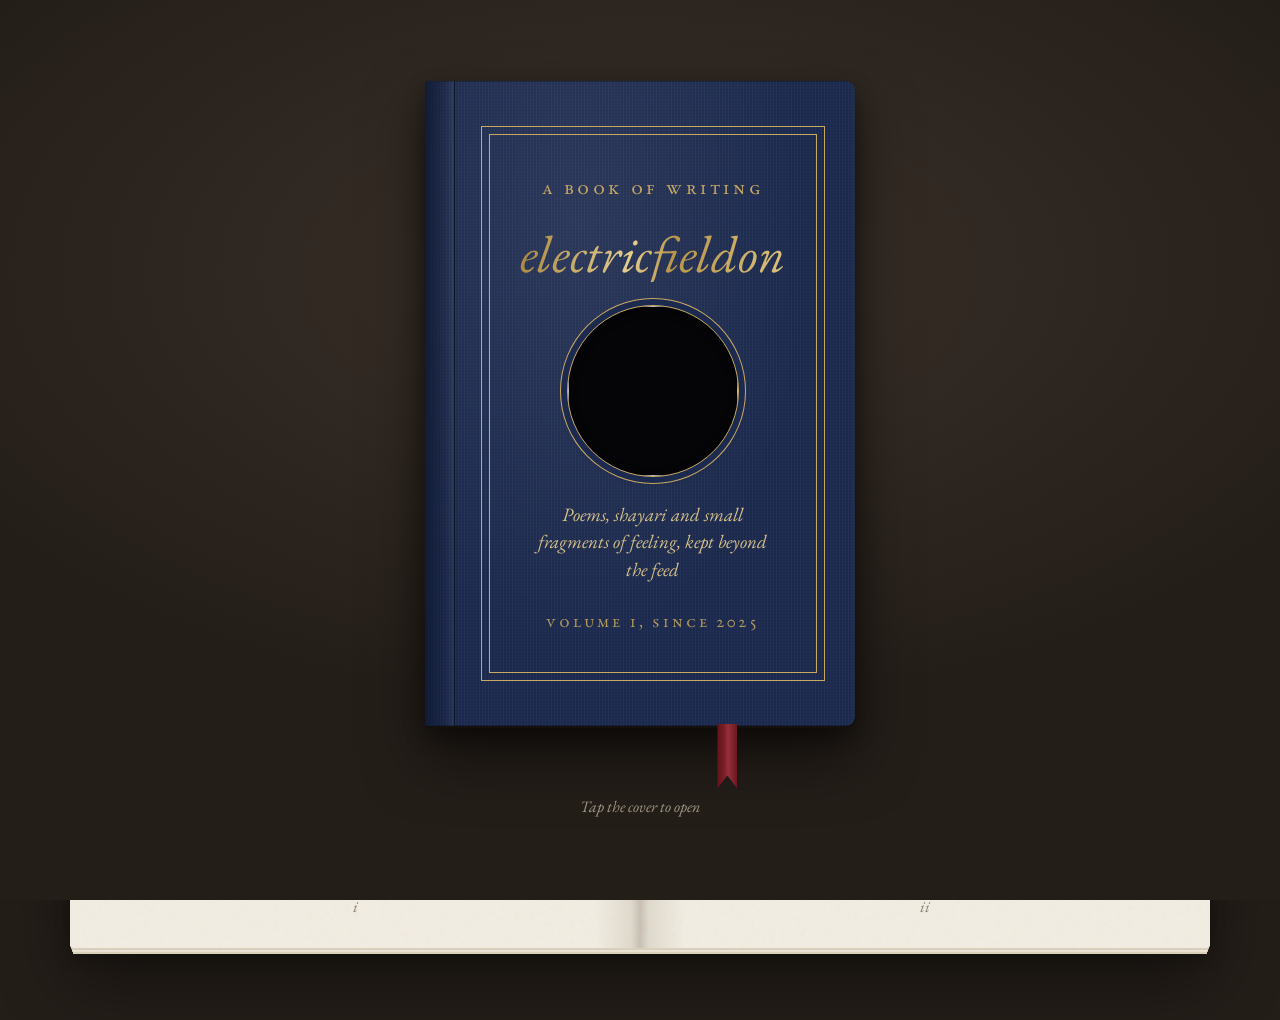
==== commit fec7d557: "Add files via upload" ====
--- a/index.html
+++ b/index.html
@@ -26,10 +26,11 @@
       <span class="cover-frame">
         <span class="cover-kicker">a book of writing</span>
         <span class="cover-title" data-site-name>electricfieldon</span>
-        <svg class="ornament cover-ornament" viewBox="0 0 120 12" aria-hidden="true"><path d="M0 6h50M70 6h50" stroke="currentColor" stroke-width="1"/><path d="M60 1l5 5-5 5-5-5z" fill="currentColor"/></svg>
+        <span class="cover-medallion"><img src="assets/brand/electricfieldon-logo.jpg" alt="" width="417" height="417"></span>
         <span class="cover-line" data-cover-line>Poems, shayari and small fragments of feeling, kept beyond the feed</span>
-        <span class="cover-count"><span data-total>162</span> pieces in <span data-chapter-count>five</span> chapters</span>
+        <span class="cover-volume" data-volume>Volume I, since 2025</span>
       </span>
+      <span class="cover-ribbon" aria-hidden="true"></span>
     </button>
     <p class="cover-hint">Tap the cover to open</p>
   </section>
@@ -38,7 +39,6 @@
     <a class="mark" href="#contents" data-site-name>electricfieldon</a>
     <nav class="bookbar-nav" aria-label="Book">
       <a href="#contents" data-nav="contents">Contents</a>
-      <a href="archive.html" data-nav="index">Index</a>
       <a href="https://www.instagram.com/electricfieldon/" data-instagram-link class="bookbar-ig">Instagram</a>
     </nav>
   </header>
@@ -46,11 +46,14 @@
   <main id="main" class="book">
     <section class="view" id="view-contents" aria-labelledby="contents-title">
       <div class="spread">
-        <div class="page page-left">
-          <p class="page-head">Frontispiece</p>
-          <figure class="frontis" id="frontis"></figure>
-          <h2 class="small-head">Begin here</h2>
-          <ol class="begin-list" id="begin-list"></ol>
+        <div class="page page-left portrait-page">
+          <figure class="portrait">
+            <span class="portrait-plate"><span class="portrait-oval"><img src="assets/brand/electricfieldon-logo.jpg" alt="The electricfieldon emblem: a fountain pen wrapped in a ribbon of blue ink" width="417" height="417"></span></span>
+            <figcaption>
+              <a class="portrait-handle" data-instagram-link href="https://www.instagram.com/electricfieldon/">@electricfieldon</a>
+              <span class="portrait-line">The hand behind these pages</span>
+            </figcaption>
+          </figure>
           <span class="folio">i</span>
         </div>
         <div class="page page-right">
@@ -58,13 +61,12 @@
           <h1 class="contents-title" id="contents-title" tabindex="-1">Contents</h1>
           <p class="contents-note">Each chapter gathers the pieces written around one feeling. Choose the one that matches yours.</p>
           <svg class="ornament" viewBox="0 0 120 12" aria-hidden="true"><path d="M0 6h50M70 6h50" stroke="currentColor" stroke-width="1"/><path d="M60 1l5 5-5 5-5-5z" fill="currentColor"/></svg>
-          <ol class="toc" id="toc"></ol>
           <a class="toc-entry toc-index" href="archive.html">
             <span class="toc-num">¶</span>
             <span class="toc-line"><span class="toc-title">Index of all pieces</span><span class="leader" aria-hidden="true"></span><span class="toc-count" data-total>162</span></span>
             <span class="toc-sub">Search for a line, or look by language and form</span>
           </a>
-          <p class="colophon">Also kept on <a data-instagram-link href="https://www.instagram.com/electricfieldon/">Instagram</a>. <button type="button" class="link-button" data-close-book>Close the book</button></p>
+          <ol class="toc" id="toc"></ol>
           <span class="folio">ii</span>
         </div>
       </div>
--- a/styles.css
+++ b/styles.css
@@ -5,8 +5,9 @@
 :root {
   --desk: #241e19;
   --desk-light: #3a3029;
-  --cloth: #26392f;
-  --cloth-deep: #1b2a22;
+  --cloth: #1c2a4f;            /* deep ink-blue, from the ink swirl in the emblem */
+  --cloth-deep: #121c37;
+  --ribbon: #7b1d26;
   --foil: #c9a961;
   --foil-light: #e4cd8e;
   --paper: #f2ede2;
@@ -17,7 +18,7 @@
   --ink-soft: #5f584c;
   --ink-faint: #857d6e;
   --rule: #cdc2ad;
-  --accent: #26392f;           /* the cloth green, carried onto the pages */
+  --accent: #24376e;           /* the cloth's ink-blue, carried onto the pages */
   --serif: "EB Garamond", "Tiro Devanagari Hindi", Garamond, "Times New Roman", serif;
   --display: "IM Fell English", "EB Garamond", "Tiro Devanagari Hindi", Georgia, serif;
   --book-w: 1140px;
@@ -69,7 +70,7 @@
 .cover-board {
   container-type: inline-size;
   position: relative;
-  width: min(440px, 84vw, 56vh);
+  width: min(430px, 80vw, 50vh);
   aspect-ratio: 2 / 3;
   padding: 0; border: 0; cursor: pointer;
   border-radius: 3px 9px 9px 3px;
@@ -96,7 +97,7 @@
 .cover-board:focus-visible { outline-offset: 8px; }
 .cover-frame {
   position: absolute; inset: 7% 7% 7% 13%;
-  display: flex; flex-direction: column; align-items: center; justify-content: center; gap: 5cqi;
+  display: flex; flex-direction: column; align-items: center; justify-content: center; gap: 5.5cqi;
   border: 1px solid currentColor;
   outline: 1px solid currentColor; outline-offset: -2.2cqi;
   text-align: center; padding: 8cqi 7cqi;
@@ -108,10 +109,21 @@
   -webkit-background-clip: text; background-clip: text; color: transparent;
   overflow-wrap: anywhere;
 }
-.cover-ornament { width: 34cqi; height: 3.4cqi; color: var(--foil); }
-.cover-line { font-style: italic; font-size: 4.6cqi; line-height: 1.45; max-width: 26ch; color: #d6c18a; }
-.cover-count { font-variant-caps: all-small-caps; letter-spacing: .12em; font-size: 4cqi; color: #b49a5c; margin-top: 2cqi; }
-.cover-hint { margin: 0; color: #a59a88; font-style: italic; font-size: 16px; transition: opacity .3s; }
+.cover-medallion { /* the emblem set into the cloth like an inlaid onlay */
+  display: block; width: 40cqi; aspect-ratio: 1; border-radius: 50%; overflow: hidden; background: #050508;
+  border: 1px solid var(--foil);
+  box-shadow: 0 0 0 1.4cqi var(--cloth), 0 0 0 calc(1.4cqi + 1px) var(--foil), inset 0 2px 8px rgba(0,0,0,.8), 0 3px 8px rgba(0,0,0,.35);
+}
+.cover-medallion img { display: block; width: 100%; height: 100%; object-fit: cover; }
+.cover-line { font-style: italic; font-size: 4.4cqi; line-height: 1.45; max-width: 26ch; color: #d6c18a; }
+.cover-volume { font-variant-caps: all-small-caps; letter-spacing: .16em; font-size: 4.1cqi; color: #b49a5c; }
+.cover-ribbon { /* a bookmark ribbon hanging from between the pages */
+  position: absolute; top: calc(100% - 2px); left: 68%; width: 4.6cqi; height: 15cqi;
+  background: linear-gradient(90deg, #5e141b, var(--ribbon) 35%, #96303a 55%, #6a1820);
+  clip-path: polygon(0 0, 100% 0, 100% 100%, 50% 80%, 0 100%);
+  filter: drop-shadow(0 3px 3px rgba(0,0,0,.45));
+}
+.cover-hint { margin: 46px 0 0; color: #a59a88; font-style: italic; font-size: 16px; transition: opacity .3s; }
 
 .cover.is-opening { background-color: transparent; background-image: none; opacity: 0; pointer-events: none; }
 .cover.is-opening .cover-board { transform: rotateY(-108deg); box-shadow: 0 0 0 rgba(0,0,0,0); }
@@ -170,20 +182,26 @@
 .toc-count { font-size: 19px; }
 .toc-sub { font-style: italic; color: var(--ink-soft); font-size: 16px; line-height: 1.4; }
 .toc-entry:hover .toc-title, .toc-entry:focus-visible .toc-title { color: var(--accent); text-decoration: underline; text-decoration-thickness: 1px; text-underline-offset: 5px; }
-.toc-index { margin-top: 18px; padding-top: 22px; border-top: 1px solid var(--rule); }
-.colophon { margin: 34px 0 0; text-align: center; font-style: italic; font-size: 16px; color: var(--ink-faint); }
-
-/* Frontispiece (left page) */
-.frontis { margin: 0 0 40px; text-align: center; }
-.frontis-plate { display: inline-block; padding: 11px; border: 1px solid var(--rule); background: var(--plate); cursor: pointer; box-shadow: 0 1px 2px rgba(60,40,20,.08), 0 14px 26px -14px rgba(60,40,20,.45); }
-.frontis-plate img { display: block; max-width: 100%; max-height: min(52vh, 470px); width: auto; height: auto; object-fit: contain; }
-.frontis figcaption { margin-top: 14px; font-style: italic; font-size: 16px; color: var(--ink-soft); }
-.small-head { margin: 0 0 12px; text-align: center; font-weight: 400; font-variant-caps: all-small-caps; letter-spacing: .14em; font-size: 18px; color: var(--accent); }
-.begin-list { list-style: none; margin: 0; padding: 0; }
-.begin-entry { display: flex; align-items: baseline; gap: 10px; width: 100%; padding: 9px 0; background: none; border: 0; cursor: pointer; text-align: left; }
-.begin-title { min-width: 0; overflow: hidden; text-overflow: ellipsis; white-space: nowrap; max-width: 75%; }
-.begin-page { white-space: nowrap; font-style: italic; color: var(--ink-soft); }
-.begin-entry:hover .begin-title { color: var(--accent); text-decoration: underline; text-underline-offset: 4px; }
+.toc-index { margin-top: 30px; padding-bottom: 20px; border-bottom: 1px solid var(--rule); }
+.toc-index + .toc { margin-top: 8px; }
+
+/* Author portrait (left page) */
+.portrait-page { display: flex; align-items: center; justify-content: center; }
+.portrait { margin: 0; text-align: center; }
+.portrait-plate { /* an oval portrait mounted on a plate, like the front of an old book */
+  display: inline-block; padding: 22px 26px; background: var(--plate); border: 1px solid var(--rule);
+  box-shadow: 0 1px 2px rgba(60,40,20,.08), 0 18px 32px -16px rgba(60,40,20,.5);
+}
+.portrait-oval {
+  display: block; width: clamp(200px, 22vw, 270px); aspect-ratio: 4 / 5; border-radius: 50%; overflow: hidden;
+  background: #050508; border: 1px solid #b89a55;
+  box-shadow: 0 0 0 5px var(--plate), 0 0 0 6px var(--rule), inset 0 2px 10px rgba(0,0,0,.6);
+}
+.portrait-oval img { display: block; width: 100%; height: 100%; object-fit: contain; }
+.portrait figcaption { display: flex; flex-direction: column; gap: 4px; margin-top: 26px; }
+.portrait-handle { font-variant-caps: all-small-caps; letter-spacing: .12em; font-size: 20px; color: var(--accent); text-decoration: none; }
+.portrait-handle:hover { text-decoration: underline; text-underline-offset: 5px; text-decoration-thickness: 1px; }
+.portrait-line { font-style: italic; font-size: 18px; color: var(--ink-soft); }
 
 /* ---------- Chapter ---------- */
 .page-single { padding: 40px clamp(22px, 6vw, 84px) 90px; }
@@ -300,6 +318,9 @@
   .spread { grid-template-columns: minmax(0, 1fr); }
   .spread::after { display: none; }
   .page-right { order: -1; border-bottom: 1px solid var(--rule); }
+  .spread .folio { display: none; }
+  .portrait-page { padding-top: 48px; }
+  .portrait-oval { width: 210px; }
   .page { padding: 42px 30px 72px; }
   .reader-book { grid-template-columns: minmax(0, 1fr) minmax(0, 1fr); }
   .reader-text { padding: 22px 28px 18px; }
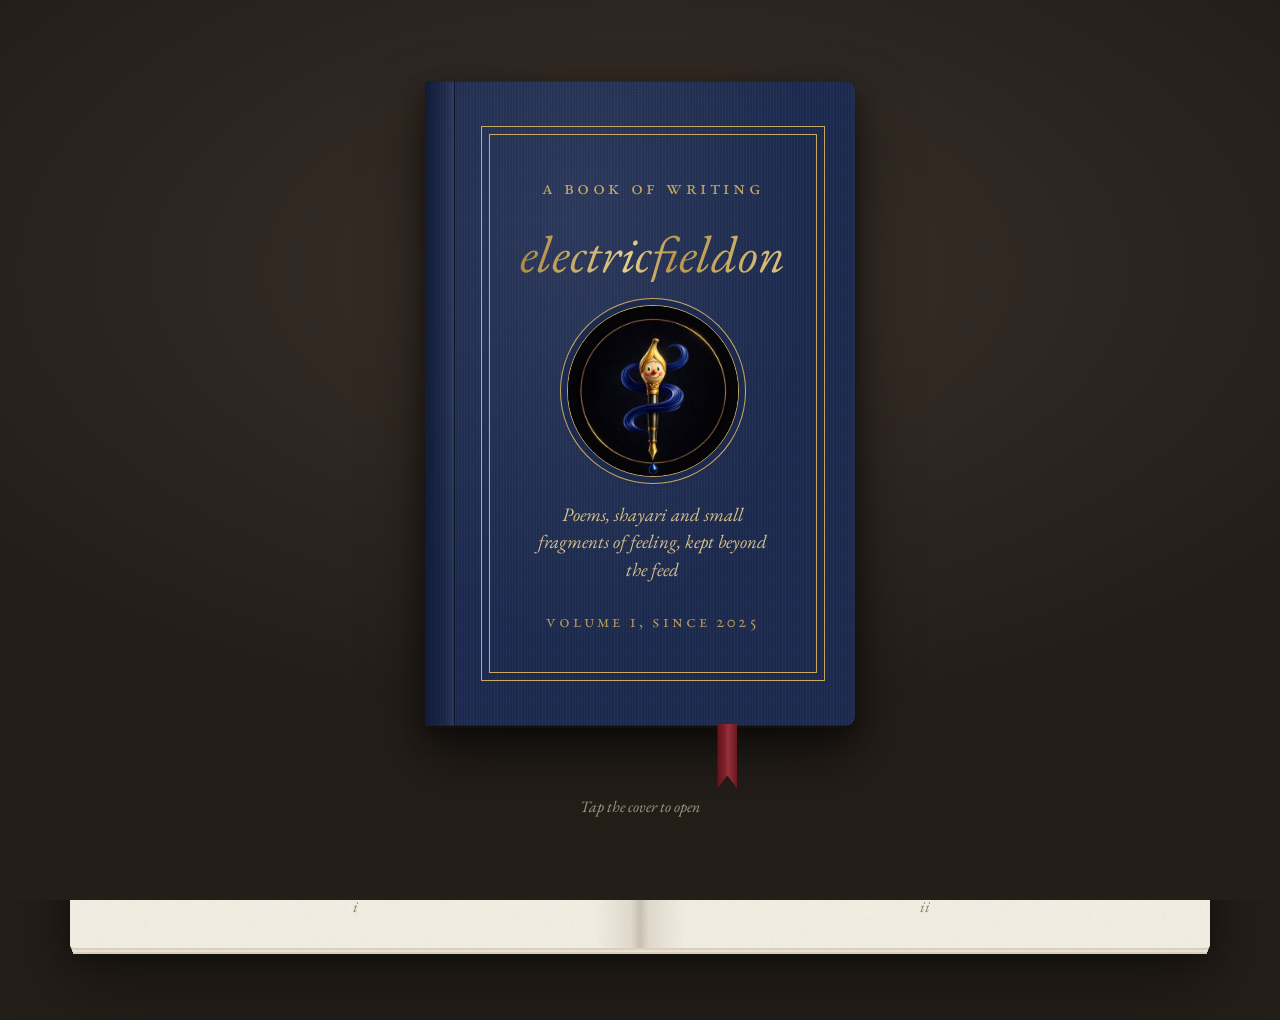
==== commit 0f949fb0: "Update index.html" ====
--- a/index.html
+++ b/index.html
@@ -26,7 +26,7 @@
       <span class="cover-frame">
         <span class="cover-kicker">a book of writing</span>
         <span class="cover-title" data-site-name>electricfieldon</span>
-        <span class="cover-medallion"><img src="assets/brand/electricfieldon-logo.jpg" alt="" width="417" height="417"></span>
+        <span class="cover-medallion"><img src="electricfieldon-logo.jpg" alt="" width="417" height="417"></span>
         <span class="cover-line" data-cover-line>Poems, shayari and small fragments of feeling, kept beyond the feed</span>
         <span class="cover-volume" data-volume>Volume I, since 2025</span>
       </span>
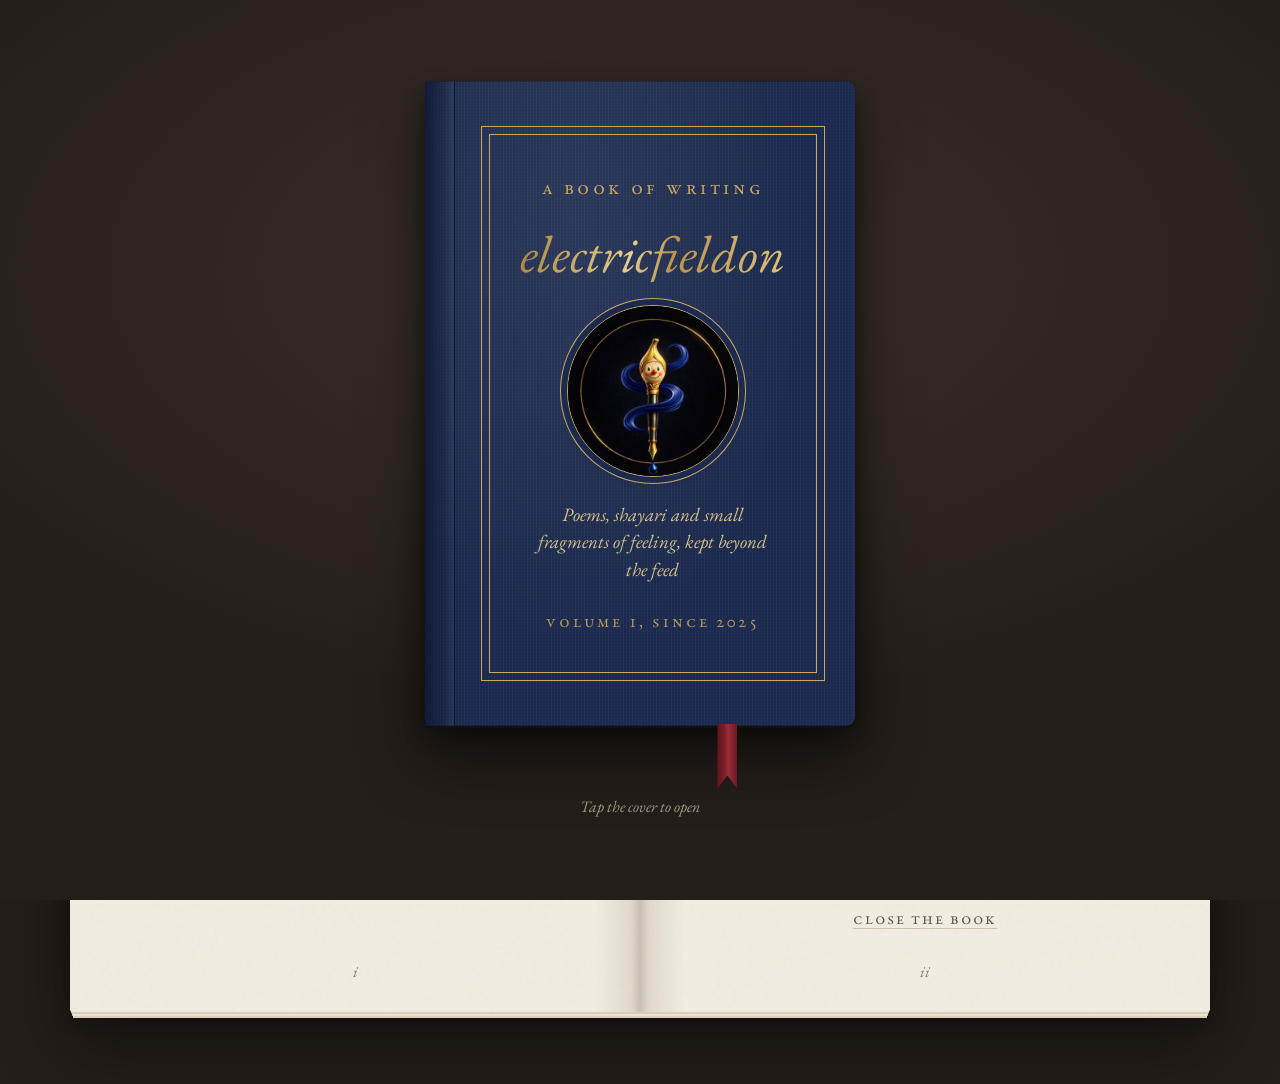
==== commit d8d2661f: "Add files via upload" ====
--- a/index.html
+++ b/index.html
@@ -46,14 +46,19 @@
   <main id="main" class="book">
     <section class="view" id="view-contents" aria-labelledby="contents-title">
       <div class="spread">
-        <div class="page page-left portrait-page">
-          <figure class="portrait">
-            <span class="portrait-plate"><span class="portrait-oval"><img src="assets/brand/electricfieldon-logo.jpg" alt="The electricfieldon emblem: a fountain pen wrapped in a ribbon of blue ink" width="417" height="417"></span></span>
-            <figcaption>
-              <a class="portrait-handle" data-instagram-link href="https://www.instagram.com/electricfieldon/">@electricfieldon</a>
-              <span class="portrait-line">The hand behind these pages</span>
-            </figcaption>
-          </figure>
+        <div class="page page-left note-page">
+          <div class="author-note">
+            <svg class="nib" viewBox="0 0 80 134" aria-hidden="true">
+              <path class="nib-body" d="M22 8h36l4 32c0 20-10 34-22 56C28 74 18 60 18 40z"/>
+              <path class="nib-line" d="M20.2 24h39.6"/>
+              <circle class="nib-line" cx="40" cy="52" r="4.5"/>
+              <path class="nib-line" d="M40 56.5V94"/>
+              <path class="nib-drop" d="M40 106c0 0-8.5 10.5-8.5 16.5a8.5 8.5 0 0 0 17 0c0-6-8.5-16.5-8.5-16.5z"/>
+            </svg>
+            <p class="note-line">The hand behind these pages</p>
+            <span class="note-rule" aria-hidden="true"></span>
+            <a class="note-sign" data-instagram-link href="https://www.instagram.com/electricfieldon/">— electricfieldon</a>
+          </div>
           <span class="folio">i</span>
         </div>
         <div class="page page-right">
@@ -67,6 +72,7 @@
             <span class="toc-sub">Search for a line, or look by language and form</span>
           </a>
           <ol class="toc" id="toc"></ol>
+          <p class="close-book"><button type="button" class="link-button close-book-button" data-close-book>Close the book</button></p>
           <span class="folio">ii</span>
         </div>
       </div>
@@ -100,9 +106,7 @@
         <div class="reader-caption" id="reader-caption"></div>
         <p class="reader-tags" id="reader-tags"></p>
         <div class="reader-actions">
-          <button class="text-button" id="copy-caption" type="button">Copy caption</button>
           <button class="text-button" id="copy-link" type="button">Copy link</button>
-          <a class="text-button" id="reader-instagram" href="https://www.instagram.com/electricfieldon/" target="_blank" rel="noreferrer">View on Instagram</a>
         </div>
         <nav class="reader-turn" aria-label="Turn the page">
           <button class="turn-button" id="prev-piece" type="button">‹ Previous page</button>
--- a/styles.css
+++ b/styles.css
@@ -128,6 +128,11 @@
 .cover.is-opening { background-color: transparent; background-image: none; opacity: 0; pointer-events: none; }
 .cover.is-opening .cover-board { transform: rotateY(-108deg); box-shadow: 0 0 0 rgba(0,0,0,0); }
 .cover.is-opening .cover-hint { opacity: 0; }
+.cover.is-shutting { transition: opacity .3s ease, background-color .5s ease .55s; }
+.cover.is-shutting .cover-hint { transition: opacity .3s ease .9s; }
+.cover.is-closing { background-color: transparent; background-image: none; opacity: 0; transition: none; }
+.cover.is-closing .cover-board { transform: rotateY(-108deg); box-shadow: 0 0 0 rgba(0,0,0,0); transition: none; }
+.cover.is-closing .cover-hint { opacity: 0; transition: none; }
 
 /* ---------- Bar above the book ---------- */
 .bookbar {
@@ -184,24 +189,20 @@
 .toc-entry:hover .toc-title, .toc-entry:focus-visible .toc-title { color: var(--accent); text-decoration: underline; text-decoration-thickness: 1px; text-underline-offset: 5px; }
 .toc-index { margin-top: 30px; padding-bottom: 20px; border-bottom: 1px solid var(--rule); }
 .toc-index + .toc { margin-top: 8px; }
-
-/* Author portrait (left page) */
-.portrait-page { display: flex; align-items: center; justify-content: center; }
-.portrait { margin: 0; text-align: center; }
-.portrait-plate { /* an oval portrait mounted on a plate, like the front of an old book */
-  display: inline-block; padding: 22px 26px; background: var(--plate); border: 1px solid var(--rule);
-  box-shadow: 0 1px 2px rgba(60,40,20,.08), 0 18px 32px -16px rgba(60,40,20,.5);
-}
-.portrait-oval {
-  display: block; width: clamp(200px, 22vw, 270px); aspect-ratio: 4 / 5; border-radius: 50%; overflow: hidden;
-  background: #050508; border: 1px solid #b89a55;
-  box-shadow: 0 0 0 5px var(--plate), 0 0 0 6px var(--rule), inset 0 2px 10px rgba(0,0,0,.6);
-}
-.portrait-oval img { display: block; width: 100%; height: 100%; object-fit: contain; }
-.portrait figcaption { display: flex; flex-direction: column; gap: 4px; margin-top: 26px; }
-.portrait-handle { font-variant-caps: all-small-caps; letter-spacing: .12em; font-size: 20px; color: var(--accent); text-decoration: none; }
-.portrait-handle:hover { text-decoration: underline; text-underline-offset: 5px; text-decoration-thickness: 1px; }
-.portrait-line { font-style: italic; font-size: 18px; color: var(--ink-soft); }
+.close-book { margin: 36px 0 0; text-align: center; }
+.close-book-button { font-variant-caps: all-small-caps; letter-spacing: .12em; font-size: 17px; color: var(--ink-soft); }
+.close-book-button:hover { color: var(--accent); }
+
+/* Author's note (left page) */
+.note-page { display: flex; align-items: center; justify-content: center; }
+.author-note { display: flex; flex-direction: column; align-items: center; text-align: center; padding: 40px 0 60px; }
+.nib { width: 66px; height: auto; margin-bottom: 36px; color: var(--accent); }
+.nib-body, .nib-line { fill: none; stroke: currentColor; stroke-width: 2; stroke-linejoin: round; stroke-linecap: round; }
+.nib-drop { fill: currentColor; }
+.note-line { margin: 0; max-width: 14ch; text-wrap: balance; font-family: var(--display); font-style: italic; font-size: clamp(30px, 3.2vw, 40px); line-height: 1.25; color: var(--ink); }
+.note-rule { display: block; width: 56px; height: 1px; margin: 30px 0 18px; background: var(--rule); }
+.note-sign { font-variant-caps: all-small-caps; letter-spacing: .14em; font-size: 19px; color: var(--ink-soft); text-decoration: none; }
+.note-sign:hover { color: var(--accent); }
 
 /* ---------- Chapter ---------- */
 .page-single { padding: 40px clamp(22px, 6vw, 84px) 90px; }
@@ -319,8 +320,8 @@
   .spread::after { display: none; }
   .page-right { order: -1; border-bottom: 1px solid var(--rule); }
   .spread .folio { display: none; }
-  .portrait-page { padding-top: 48px; }
-  .portrait-oval { width: 210px; }
+  .note-page { padding-top: 30px; }
+  .author-note { padding: 20px 0 30px; }
   .page { padding: 42px 30px 72px; }
   .reader-book { grid-template-columns: minmax(0, 1fr) minmax(0, 1fr); }
   .reader-text { padding: 22px 28px 18px; }
